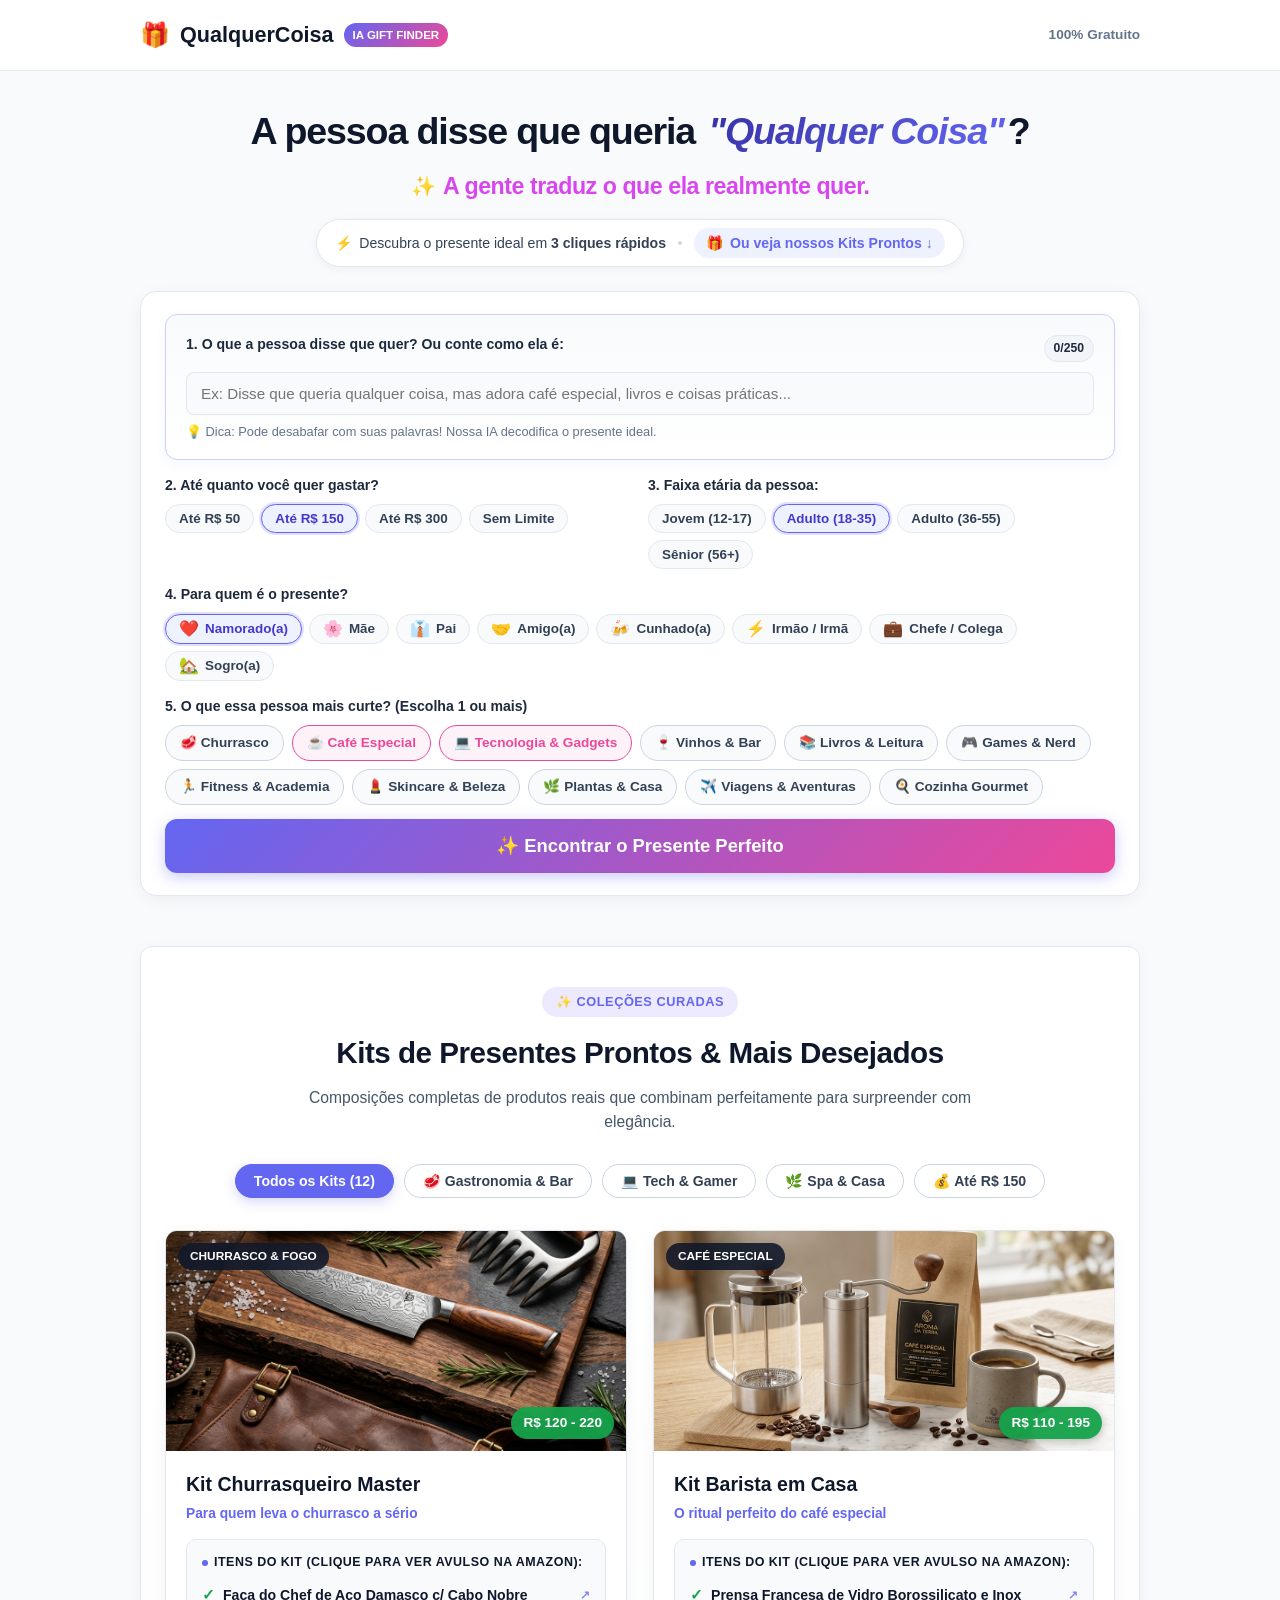
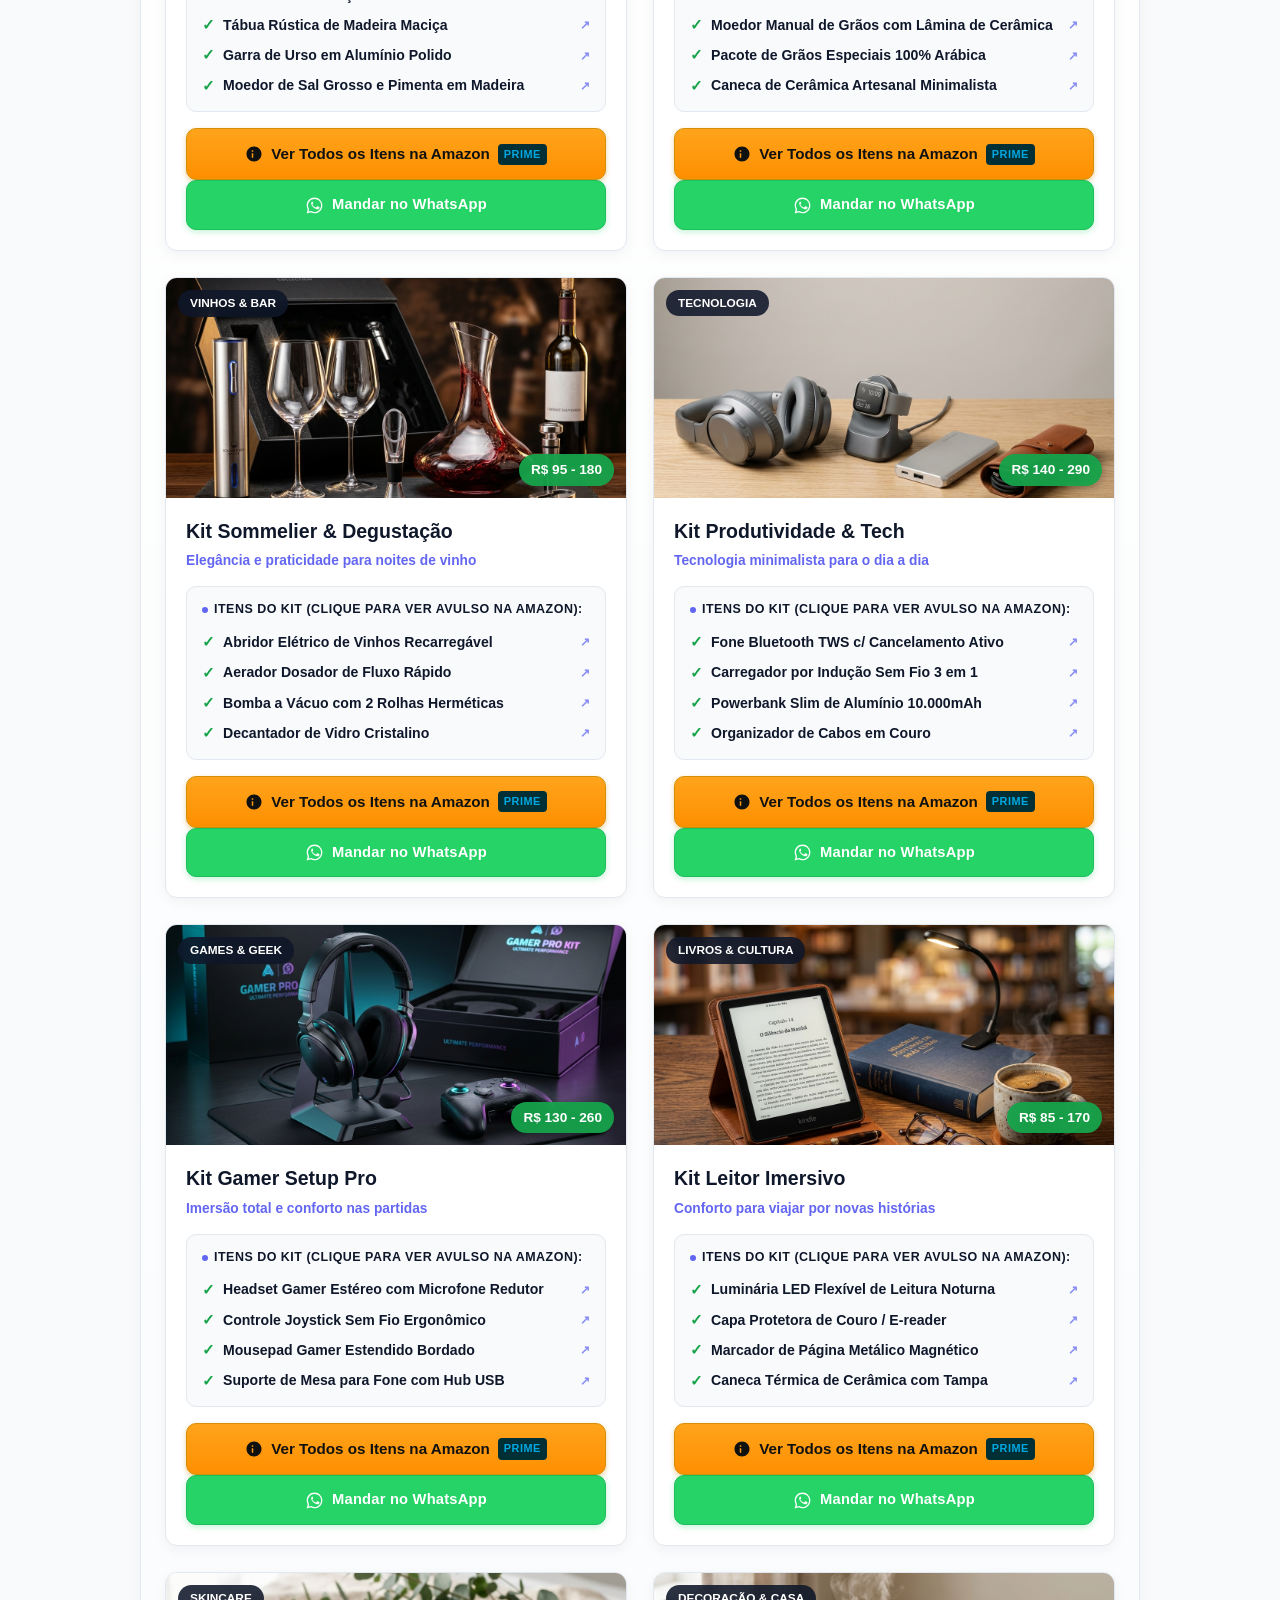
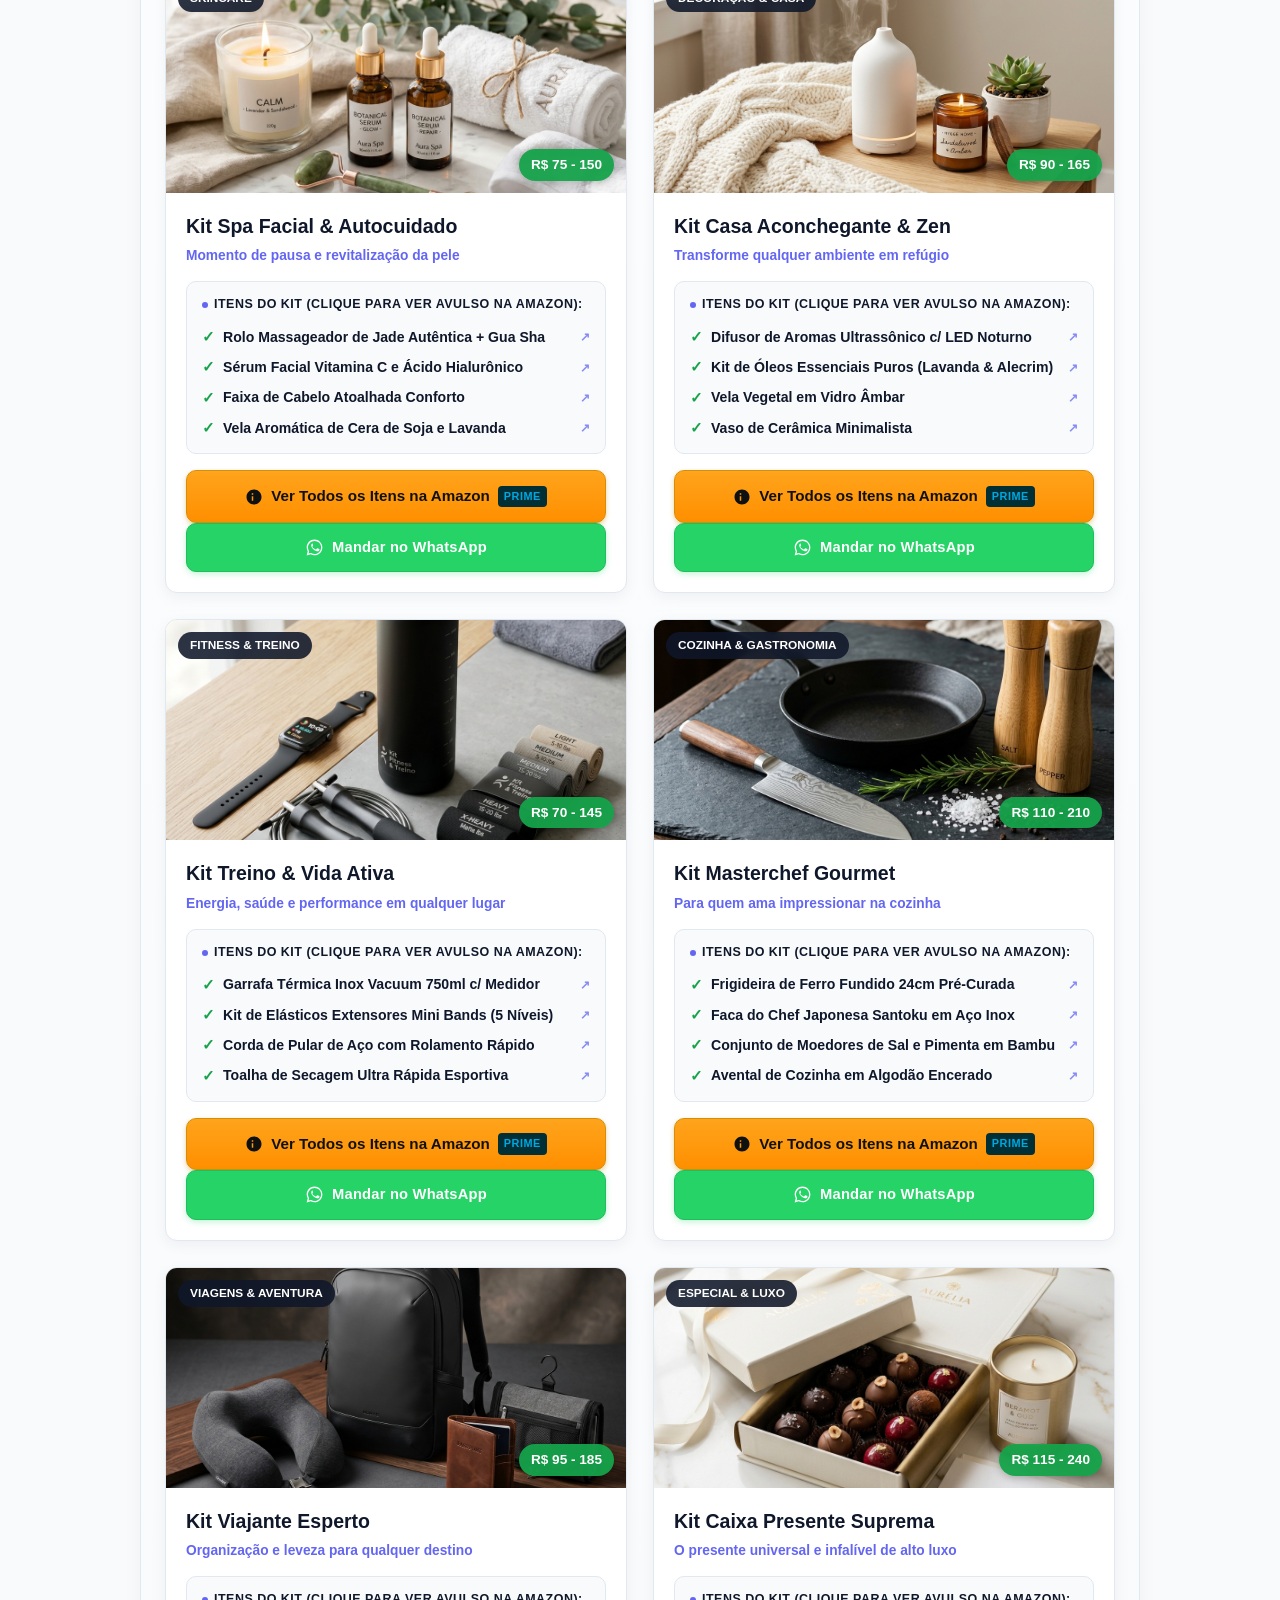
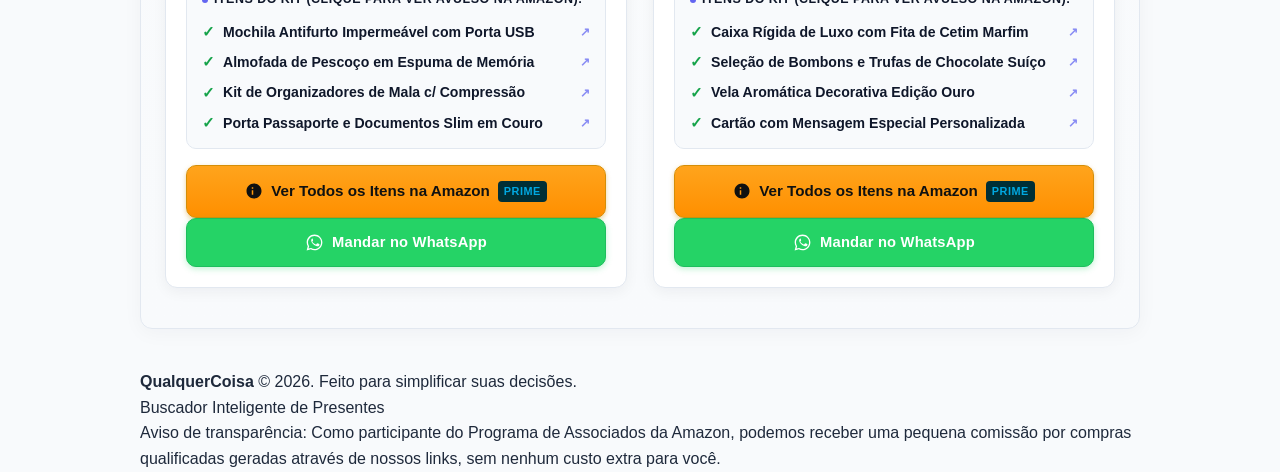
==== index.html @ f7d88d60 "fix(ux): add smooth scroll behavior and scroll margin top for kits-prontos anchor" ====
<!DOCTYPE html>
<html lang="pt-BR">
<head>
  <meta charset="UTF-8">
  <meta name="viewport" content="width=device-width, initial-scale=1.0">
  <title>QualquerCoisa Presentes - A gente traduz o presente que ela realmente quer</title>
  <meta name="description" content="A pessoa disse que queria 'qualquer coisa'? A gente traduz o que ela realmente quer. Descubra presentes certeiros por perfil e kits prontos com entrega rápida.">
  <link rel="canonical" href="https://qualquercoisapresentes.com.br/">
  
  <!-- OpenGraph / WhatsApp / Facebook Preview -->
  <meta property="og:type" content="website">
  <meta property="og:url" content="https://qualquercoisapresentes.com.br/">
  <meta property="og:title" content="QualquerCoisa Presentes - A gente traduz o presente que ela realmente quer">
  <meta property="og:description" content="A pessoa disse que queria 'qualquer coisa'? A gente traduz o que ela realmente quer. Curadoria inteligente de presentes e kits prontos com entrega rápida.">
  <meta property="og:image" content="https://qualquercoisapresentes.com.br/assets/kits/kit-premium.jpg">
  <meta property="og:image:secure_url" content="https://qualquercoisapresentes.com.br/assets/kits/kit-premium.jpg">
  <meta property="og:image:width" content="1024">
  <meta property="og:image:height" content="1024">
  <meta property="og:image:type" content="image/jpeg">
  <meta property="og:locale" content="pt_BR">
  <meta property="og:site_name" content="QualquerCoisa Presentes">

  <!-- Twitter Cards -->
  <meta name="twitter:card" content="summary_large_image">
  <meta name="twitter:url" content="https://qualquercoisapresentes.com.br/">
  <meta name="twitter:title" content="QualquerCoisa Presentes - A gente traduz o presente que ela realmente quer">
  <meta name="twitter:description" content="A pessoa disse que queria 'qualquer coisa'? A gente traduz o que ela realmente quer. Curadoria inteligente de presentes e kits prontos com entrega rápida.">
  <meta name="twitter:image" content="https://qualquercoisapresentes.com.br/assets/kits/kit-premium.jpg">
  <meta name="theme-color" content="#6366f1">
  <meta name="apple-mobile-web-app-capable" content="yes">
  <meta name="apple-mobile-web-app-status-bar-style" content="black-translucent">
  <meta name="apple-mobile-web-app-title" content="QCP Presentes">
  <link rel="manifest" href="manifest.json">
  <link rel="apple-touch-icon" href="assets/kits/kit-premium.jpg">
  <link rel="stylesheet" href="style.css?v=2.4">
  <style>
    .hero {
      text-align: center;
      padding: 38px 0 24px;
      position: relative;
    }

    .hero h1 {
      font-size: 2.35rem;
      color: #0f172a;
      font-weight: 900;
      line-height: 1.2;
      letter-spacing: -0.03em;
      margin-bottom: 8px;
    }

    .hero h1 span.hero-quote {
      background: linear-gradient(135deg, #3730a3 0%, #6366f1 100%) !important;
      -webkit-background-clip: text !important;
      -webkit-text-fill-color: transparent !important;
      font-style: italic;
      padding: 0 4px;
    }

    .hero h2.hero-subtitle {
      font-size: 1.45rem;
      font-weight: 800;
      color: #d946ef !important;
      margin: 8px auto 18px;
      line-height: 1.3;
      letter-spacing: -0.02em;
      display: inline-flex;
      align-items: center;
      justify-content: center;
      gap: 8px;
    }

    .hero h2.hero-subtitle .sparkle-icon {
      font-size: 1.25rem;
    }

    .hero-decision-bar {
      display: inline-flex;
      align-items: center;
      justify-content: center;
      flex-wrap: wrap;
      gap: 12px;
      margin: 0 auto;
      padding: 8px 18px;
      background: #ffffff;
      border: 1px solid #e2e8f0;
      border-radius: 999px;
      box-shadow: 0 2px 10px rgba(15, 23, 42, 0.05);
    }

    .decision-pill {
      display: inline-flex;
      align-items: center;
      gap: 6px;
      font-size: 0.88rem;
      color: #334155;
    }

    .decision-divider {
      width: 4px;
      height: 4px;
      border-radius: 50%;
      background: #cbd5e1;
    }

    .decision-link {
      display: inline-flex;
      align-items: center;
      gap: 6px;
      font-size: 0.88rem;
      font-weight: 700;
      color: #6366f1;
      text-decoration: none;
      padding: 4px 12px;
      background: #eef2ff;
      border-radius: 999px;
      transition: all 0.2s ease;
    }

    .decision-link:hover {
      background: #e0e7ff;
      color: #4338ca;
      transform: translateY(-1px);
    }

    @media (max-width: 640px) {
      .hero-decision-bar {
        border-radius: 12px;
        flex-direction: column;
        padding: 12px 16px;
        gap: 8px;
      }
      .decision-divider {
        display: none;
      }
    }
  </style>
<script type="application/ld+json">
{
  "@context": "https://schema.org",
  "@graph": [
    {
      "@type": "WebSite",
      "name": "QualquerCoisa Presentes",
      "url": "https://qualquercoisapresentes.com.br/",
      "description": "Buscador inteligente e curadoria de kits de presentes com IA.",
      "potentialAction": {
        "@type": "SearchAction",
        "target": "https://qualquercoisapresentes.com.br/?q={search_term_string}",
        "query-input": "required name=search_term_string"
      }
    },
    {
      "@type": "ItemList",
      "name": "Kits de Presentes Prontos & Mais Desejados",
      "description": "Seleção curada de kits de presentes com produtos campeões de avaliação e vendas.",
      "numberOfItems": 12,
      "itemListElement": [
        {
          "@type": "ListItem",
          "position": 1,
          "item": {
            "@type": "Product",
            "name": "Kit Churrasqueiro Master",
            "description": "Para quem leva o churrasco a sério. Composto por: Faca do Chef de Aço Damasco c/ Cabo Nobre, Tábua Rústica de Madeira Maciça, Garra de Urso em Alumínio Polido, Moedor de Sal Grosso e Pimenta em Madeira.",
            "image": "https://qualquercoisapresentes.com.br/assets/kits/kit-churrasco.jpg",
            "offers": {
              "@type": "AggregateOffer",
              "priceCurrency": "BRL",
              "lowPrice": 120,
              "highPrice": 220,
              "offerCount": 4,
              "availability": "https://schema.org/InStock",
              "url": "https://qualquercoisapresentes.com.br/#kits-prontos"
            }
          }
        },
        {
          "@type": "ListItem",
          "position": 2,
          "item": {
            "@type": "Product",
            "name": "Kit Barista em Casa",
            "description": "O ritual perfeito do café especial. Composto por: Prensa Francesa de Vidro Borossilicato e Inox, Moedor Manual de Grãos com Lâmina de Cerâmica, Pacote de Grãos Especiais 100% Arábica, Caneca de Cerâmica Artesanal Minimalista.",
            "image": "https://qualquercoisapresentes.com.br/assets/kits/kit-cafe.jpg",
            "offers": {
              "@type": "AggregateOffer",
              "priceCurrency": "BRL",
              "lowPrice": 110,
              "highPrice": 195,
              "offerCount": 4,
              "availability": "https://schema.org/InStock",
              "url": "https://qualquercoisapresentes.com.br/#kits-prontos"
            }
          }
        },
        {
          "@type": "ListItem",
          "position": 3,
          "item": {
            "@type": "Product",
            "name": "Kit Sommelier & Degustação",
            "description": "Elegância e praticidade para noites de vinho. Composto por: Abridor Elétrico de Vinhos Recarregável, Aerador Dosador de Fluxo Rápido, Bomba a Vácuo com 2 Rolhas Herméticas, Decantador de Vidro Cristalino.",
            "image": "https://qualquercoisapresentes.com.br/assets/kits/kit-vinho.jpg",
            "offers": {
              "@type": "AggregateOffer",
              "priceCurrency": "BRL",
              "lowPrice": 95,
              "highPrice": 180,
              "offerCount": 4,
              "availability": "https://schema.org/InStock",
              "url": "https://qualquercoisapresentes.com.br/#kits-prontos"
            }
          }
        },
        {
          "@type": "ListItem",
          "position": 4,
          "item": {
            "@type": "Product",
            "name": "Kit Produtividade & Tech",
            "description": "Tecnologia minimalista para o dia a dia. Composto por: Fone Bluetooth TWS c/ Cancelamento Ativo, Carregador por Indução Sem Fio 3 em 1, Powerbank Slim de Alumínio 10.000mAh, Organizador de Cabos em Couro.",
            "image": "https://qualquercoisapresentes.com.br/assets/kits/kit-tech.jpg",
            "offers": {
              "@type": "AggregateOffer",
              "priceCurrency": "BRL",
              "lowPrice": 140,
              "highPrice": 290,
              "offerCount": 4,
              "availability": "https://schema.org/InStock",
              "url": "https://qualquercoisapresentes.com.br/#kits-prontos"
            }
          }
        },
        {
          "@type": "ListItem",
          "position": 5,
          "item": {
            "@type": "Product",
            "name": "Kit Gamer Setup Pro",
            "description": "Imersão total e conforto nas partidas. Composto por: Headset Gamer Estéreo com Microfone Redutor, Controle Joystick Sem Fio Ergonômico, Mousepad Gamer Estendido Bordado, Suporte de Mesa para Fone com Hub USB.",
            "image": "https://qualquercoisapresentes.com.br/assets/kits/kit-gamer.jpg",
            "offers": {
              "@type": "AggregateOffer",
              "priceCurrency": "BRL",
              "lowPrice": 130,
              "highPrice": 260,
              "offerCount": 4,
              "availability": "https://schema.org/InStock",
              "url": "https://qualquercoisapresentes.com.br/#kits-prontos"
            }
          }
        },
        {
          "@type": "ListItem",
          "position": 6,
          "item": {
            "@type": "Product",
            "name": "Kit Leitor Imersivo",
            "description": "Conforto para viajar por novas histórias. Composto por: Luminária LED Flexível de Leitura Noturna, Capa Protetora de Couro / E-reader, Marcador de Página Metálico Magnético, Caneca Térmica de Cerâmica com Tampa.",
            "image": "https://qualquercoisapresentes.com.br/assets/kits/kit-livros.jpg",
            "offers": {
              "@type": "AggregateOffer",
              "priceCurrency": "BRL",
              "lowPrice": 85,
              "highPrice": 170,
              "offerCount": 4,
              "availability": "https://schema.org/InStock",
              "url": "https://qualquercoisapresentes.com.br/#kits-prontos"
            }
          }
        },
        {
          "@type": "ListItem",
          "position": 7,
          "item": {
            "@type": "Product",
            "name": "Kit Spa Facial & Autocuidado",
            "description": "Momento de pausa e revitalização da pele. Composto por: Rolo Massageador de Jade Autêntica + Gua Sha, Sérum Facial Vitamina C e Ácido Hialurônico, Faixa de Cabelo Atoalhada Conforto, Vela Aromática de Cera de Soja e Lavanda.",
            "image": "https://qualquercoisapresentes.com.br/assets/kits/kit-skincare.jpg",
            "offers": {
              "@type": "AggregateOffer",
              "priceCurrency": "BRL",
              "lowPrice": 75,
              "highPrice": 150,
              "offerCount": 4,
              "availability": "https://schema.org/InStock",
              "url": "https://qualquercoisapresentes.com.br/#kits-prontos"
            }
          }
        },
        {
          "@type": "ListItem",
          "position": 8,
          "item": {
            "@type": "Product",
            "name": "Kit Casa Aconchegante & Zen",
            "description": "Transforme qualquer ambiente em refúgio. Composto por: Difusor de Aromas Ultrassônico c/ LED Noturno, Kit de Óleos Essenciais Puros (Lavanda & Alecrim), Vela Vegetal em Vidro Âmbar, Vaso de Cerâmica Minimalista.",
            "image": "https://qualquercoisapresentes.com.br/assets/kits/kit-decoracao.jpg",
            "offers": {
              "@type": "AggregateOffer",
              "priceCurrency": "BRL",
              "lowPrice": 90,
              "highPrice": 165,
              "offerCount": 4,
              "availability": "https://schema.org/InStock",
              "url": "https://qualquercoisapresentes.com.br/#kits-prontos"
            }
          }
        },
        {
          "@type": "ListItem",
          "position": 9,
          "item": {
            "@type": "Product",
            "name": "Kit Treino & Vida Ativa",
            "description": "Energia, saúde e performance em qualquer lugar. Composto por: Garrafa Térmica Inox Vacuum 750ml c/ Medidor, Kit de Elásticos Extensores Mini Bands (5 Níveis), Corda de Pular de Aço com Rolamento Rápido, Toalha de Secagem Ultra Rápida Esportiva.",
            "image": "https://qualquercoisapresentes.com.br/assets/kits/kit-fitness.jpg",
            "offers": {
              "@type": "AggregateOffer",
              "priceCurrency": "BRL",
              "lowPrice": 70,
              "highPrice": 145,
              "offerCount": 4,
              "availability": "https://schema.org/InStock",
              "url": "https://qualquercoisapresentes.com.br/#kits-prontos"
            }
          }
        },
        {
          "@type": "ListItem",
          "position": 10,
          "item": {
            "@type": "Product",
            "name": "Kit Masterchef Gourmet",
            "description": "Para quem ama impressionar na cozinha. Composto por: Frigideira de Ferro Fundido 24cm Pré-Curada, Faca do Chef Japonesa Santoku em Aço Inox, Conjunto de Moedores de Sal e Pimenta em Bambu, Avental de Cozinha em Algodão Encerado.",
            "image": "https://qualquercoisapresentes.com.br/assets/kits/kit-chef.jpg",
            "offers": {
              "@type": "AggregateOffer",
              "priceCurrency": "BRL",
              "lowPrice": 110,
              "highPrice": 210,
              "offerCount": 4,
              "availability": "https://schema.org/InStock",
              "url": "https://qualquercoisapresentes.com.br/#kits-prontos"
            }
          }
        },
        {
          "@type": "ListItem",
          "position": 11,
          "item": {
            "@type": "Product",
            "name": "Kit Viajante Esperto",
            "description": "Organização e leveza para qualquer destino. Composto por: Mochila Antifurto Impermeável com Porta USB, Almofada de Pescoço em Espuma de Memória, Kit de Organizadores de Mala c/ Compressão, Porta Passaporte e Documentos Slim em Couro.",
            "image": "https://qualquercoisapresentes.com.br/assets/kits/kit-viagem.jpg",
            "offers": {
              "@type": "AggregateOffer",
              "priceCurrency": "BRL",
              "lowPrice": 95,
              "highPrice": 185,
              "offerCount": 4,
              "availability": "https://schema.org/InStock",
              "url": "https://qualquercoisapresentes.com.br/#kits-prontos"
            }
          }
        },
        {
          "@type": "ListItem",
          "position": 12,
          "item": {
            "@type": "Product",
            "name": "Kit Caixa Presente Suprema",
            "description": "O presente universal e infalível de alto luxo. Composto por: Caixa Rígida de Luxo com Fita de Cetim Marfim, Seleção de Bombons e Trufas de Chocolate Suíço, Vela Aromática Decorativa Edição Ouro, Cartão com Mensagem Especial Personalizada.",
            "image": "https://qualquercoisapresentes.com.br/assets/kits/kit-premium.jpg",
            "offers": {
              "@type": "AggregateOffer",
              "priceCurrency": "BRL",
              "lowPrice": 115,
              "highPrice": 240,
              "offerCount": 4,
              "availability": "https://schema.org/InStock",
              "url": "https://qualquercoisapresentes.com.br/#kits-prontos"
            }
          }
        }
      ]
    }
  ]
}
</script>
</head>
<body>

  <header class="navbar">
    <div class="container nav-flex">
      <a href="index.html" class="brand-logo">
        <span class="brand-icon">🎁</span>
        <span>Qualquer<strong>Coisa</strong></span>
        <span class="brand-tag">IA Gift Finder</span>
      </a>
      <span style="font-size: 0.85rem; color: var(--slate-500); font-weight: 600;">100% Gratuito</span>
    </div>
  </header>

  <main class="container">
    
    <section class="hero">
      <h1>A pessoa disse que queria <span class="hero-quote">"Qualquer Coisa"</span>?</h1>
      <h2 class="hero-subtitle">
        <span class="sparkle-icon">✨</span>
        <span>A gente traduz o que ela realmente quer.</span>
      </h2>
      
      <div class="hero-decision-bar">
        <div class="decision-pill">
          <span class="decision-icon">⚡</span>
          <span>Descubra o presente ideal em <strong>3 cliques rápidos</strong></span>
        </div>
        <span class="decision-divider"></span>
        <a href="#kits-prontos" class="decision-link">
          <span class="decision-icon">🎁</span>
          <span>Ou veja nossos <strong>Kits Prontos</strong> ↓</span>
        </a>
      </div>
    </section>

    <!-- Formulário Interativo por Características -->
    <div class="finder-card">
      
      <!-- Passo 1: O que ela disse ou como ela é? (Campo Livre de Alto Impacto) -->
      <div class="form-section form-section-highlight">
        <div class="step-header-flex">
          <label class="step-label" for="customDetail">
            1. O que a pessoa disse que quer? Ou conte como ela é:
          </label>
          <span class="char-counter" id="charCounter">0/250</span>
        </div>
        <div class="input-wrapper">
          <input type="text" id="customDetail" class="custom-input" maxlength="250" placeholder="Ex: Disse que queria qualquer coisa, mas adora café especial, livros e coisas práticas..." autocomplete="off">
          <span class="input-hint">💡 Dica: Pode desabafar com suas palavras! Nossa IA decodifica o presente ideal.</span>
        </div>
      </div>

      <!-- Linha Duo: Passo 2 (Orçamento) e Passo 3 (Faixa Etária) Lado a Lado -->
      <div class="form-row-duo">
        <div class="form-section">
          <label class="step-label">2. Até quanto você quer gastar?</label>
          <div class="options-grid">
            <button type="button" class="option-btn" data-group="budget" data-value="50">Até R$ 50</button>
            <button type="button" class="option-btn selected" data-group="budget" data-value="150">Até R$ 150</button>
            <button type="button" class="option-btn" data-group="budget" data-value="300">Até R$ 300</button>
            <button type="button" class="option-btn" data-group="budget" data-value="1000">Sem Limite</button>
          </div>
        </div>

        <div class="form-section">
          <label class="step-label">3. Faixa etária da pessoa:</label>
          <div class="options-grid">
            <button type="button" class="option-btn" data-group="age" data-value="jovem">Jovem (12-17)</button>
            <button type="button" class="option-btn selected" data-group="age" data-value="adulto">Adulto (18-35)</button>
            <button type="button" class="option-btn" data-group="age" data-value="meia-idade">Adulto (36-55)</button>
            <button type="button" class="option-btn" data-group="age" data-value="senior">Sênior (56+)</button>
          </div>
        </div>
      </div>

      <!-- Passo 4: Para quem é o presente? -->
      <div class="form-section">
        <label class="step-label">4. Para quem é o presente?</label>
        <div class="options-grid">
          <button type="button" class="option-btn selected" data-group="relation" data-value="namorado"><span class="opt-icon">❤️</span> Namorado(a)</button>
          <button type="button" class="option-btn" data-group="relation" data-value="mae"><span class="opt-icon">🌸</span> Mãe</button>
          <button type="button" class="option-btn" data-group="relation" data-value="pai"><span class="opt-icon">👔</span> Pai</button>
          <button type="button" class="option-btn" data-group="relation" data-value="amigo"><span class="opt-icon">🤝</span> Amigo(a)</button>
          <button type="button" class="option-btn" data-group="relation" data-value="cunhado"><span class="opt-icon">🍻</span> Cunhado(a)</button>
          <button type="button" class="option-btn" data-group="relation" data-value="irmao"><span class="opt-icon">⚡</span> Irmão / Irmã</button>
          <button type="button" class="option-btn" data-group="relation" data-value="chefe"><span class="opt-icon">💼</span> Chefe / Colega</button>
          <button type="button" class="option-btn" data-group="relation" data-value="sogro"><span class="opt-icon">🏡</span> Sogro(a)</button>
        </div>
      </div>

      <!-- Passo 5: Interesses e Hobbies (Multi-seleção) -->
      <div class="form-section">
        <label class="step-label">5. O que essa pessoa mais curte? (Escolha 1 ou mais)</label>
        <div class="tags-cloud">
          <span class="tag-pill" data-tag="churrasco">🥩 Churrasco</span>
          <span class="tag-pill selected" data-tag="cafe">☕ Café Especial</span>
          <span class="tag-pill selected" data-tag="tech">💻 Tecnologia & Gadgets</span>
          <span class="tag-pill" data-tag="vinhos">🍷 Vinhos & Bar</span>
          <span class="tag-pill" data-tag="livros">📚 Livros & Leitura</span>
          <span class="tag-pill" data-tag="games">🎮 Games & Nerd</span>
          <span class="tag-pill" data-tag="fitness">🏃 Fitness & Academia</span>
          <span class="tag-pill" data-tag="skincare">💄 Skincare & Beleza</span>
          <span class="tag-pill" data-tag="decoracao">🌿 Plantas & Casa</span>
          <span class="tag-pill" data-tag="viagem">✈️ Viagens & Aventuras</span>
          <span class="tag-pill" data-tag="cozinha">🍳 Cozinha Gourmet</span>
        </div>
      </div>

      <!-- Botão CTA Principal -->
      <button type="button" class="btn-generate" id="btnGenerate">
        <span>✨ Encontrar o Presente Perfeito</span>
      </button>

      <!-- HUD / Scanner de IA Animado (Exibido durante a busca) -->
      <div class="ai-scanner-hud" id="aiScannerHud" style="display: none;">
        <div class="scanner-header">
          <div class="scanner-badge">
            <span class="scanner-pulse-dot"></span>
            <span>Inteligência Artificial em Ação</span>
          </div>
          <span class="scanner-percentage" id="scannerPercentage">0%</span>
        </div>
        <div class="scanner-progress-track">
          <div class="scanner-progress-bar" id="scannerProgressBar"></div>
        </div>
        <div class="scanner-status" id="scannerStatus">
          <span class="scanner-status-icon" id="scannerStatusIcon">🔍</span>
          <span class="scanner-status-text" id="scannerStatusText">Decodificando perfil e preferências...</span>
        </div>
      </div>

    </div>

    <!-- SEÇÃO DE RESULTADOS -->
    <section class="results-section" id="resultsSection">
      <div class="results-header">
        <h2>Ideias Selecionadas para o seu Perfil</h2>
        <p>Clique para comparar os melhores preços e avaliações diretamente nas lojas:</p>
      </div>

      <div class="cards-grid" id="giftCardsGrid">
        <!-- Injetado dinamicamente via script.js -->
      </div>

      <div class="recalculate-bar">
        <button type="button" class="btn-secondary" id="btnReset">
          🔄 Mudar Perfil ou Refazer Busca
        </button>
      </div>
    </section>

    <!-- SEÇÃO DE KITS DE PRESENTES PRONTOS & MAIS DESEJADOS -->
    <section class="featured-kits-section" id="kits-prontos">
      <a id="featuredKitsSection" style="position: absolute; visibility: hidden;" aria-hidden="true"></a>
      <div class="kits-section-header">
        <div class="kits-badge">✨ Coleções Curadas</div>
        <h2>Kits de Presentes Prontos & Mais Desejados</h2>
        <p>Composições completas de produtos reais que combinam perfeitamente para surpreender com elegância.</p>
      </div>

      <div class="kits-filter-bar" id="kitsFilterBar">
        <button type="button" class="kit-filter-btn active" data-filter="all">Todos os Kits (12)</button>
        <button type="button" class="kit-filter-btn" data-filter="gastronomia">🥩 Gastronomia & Bar</button>
        <button type="button" class="kit-filter-btn" data-filter="tech-geek">💻 Tech & Gamer</button>
        <button type="button" class="kit-filter-btn" data-filter="bem-estar">🌿 Spa & Casa</button>
        <button type="button" class="kit-filter-btn" data-filter="ate-150">💰 Até R$ 150</button>
      </div>

      <div class="kits-grid" id="featuredKitsGrid">
        <div class="kit-card" data-filter="gastronomia" data-price-min="120">
          <div class="kit-card-media">
            <img src="assets/kits/kit-churrasco.jpg" alt="Kit Churrasqueiro Master" loading="lazy">
            <span class="kit-tag-badge">Churrasco & Fogo</span>
            <span class="kit-price-tag">R$ 120 - 220</span>
          </div>
          <div class="kit-card-content">
            <h3>Kit Churrasqueiro Master</h3>
            <div class="kit-tagline">Para quem leva o churrasco a sério</div>
            <div class="kit-items-list">
              <div class="kit-items-label">Itens do Kit (clique para ver avulso na Amazon):</div>
              <ul>
              <li><a href="https://www.amazon.com.br/s?k=faca%20artesanal%20aco%20damasco%20churrasco&tag=qualquercoi05-20" target="_blank" rel="nofollow sponsored noopener noreferrer" class="kit-item-link" title="Ver item avulso na Amazon">Faca do Chef de Aço Damasco c/ Cabo Nobre</a></li>
              <li><a href="https://www.amazon.com.br/s?k=tabua%20rustica%20madeira%20macica%20churrasco&tag=qualquercoi05-20" target="_blank" rel="nofollow sponsored noopener noreferrer" class="kit-item-link" title="Ver item avulso na Amazon">Tábua Rústica de Madeira Maciça</a></li>
              <li><a href="https://www.amazon.com.br/s?k=garra%20de%20urso%20churrasco%20aluminio&tag=qualquercoi05-20" target="_blank" rel="nofollow sponsored noopener noreferrer" class="kit-item-link" title="Ver item avulso na Amazon">Garra de Urso em Alumínio Polido</a></li>
              <li><a href="https://www.amazon.com.br/s?k=moedor%20sal%20grosso%20pimenta%20madeira&tag=qualquercoi05-20" target="_blank" rel="nofollow sponsored noopener noreferrer" class="kit-item-link" title="Ver item avulso na Amazon">Moedor de Sal Grosso e Pimenta em Madeira</a></li>
              </ul>
            </div>
            <div class="kit-card-actions">
              <a href="https://www.amazon.com.br/s?k=kit%20churrasco%20presente%20premium&tag=qualquercoi05-20" target="_blank" rel="nofollow sponsored noopener noreferrer" class="btn-amazon-primary">
                <svg width="18" height="18" viewBox="0 0 24 24" fill="currentColor">
                  <path d="M12 2C6.48 2 2 6.48 2 12s4.48 10 10 10 10-4.48 10-10S17.52 2 12 2zm-1 15h-2v-6h2v6zm0-8h-2V7h2v2z"/>
                </svg>
                <span>Ver Todos os Itens na Amazon</span>
                <span class="btn-prime-pill">Prime</span>
              </a>
              <div class="gift-secondary-row">
                <a href="https://api.whatsapp.com/send?text=Olha%20esse%20kit%20de%20presente%20incr%C3%ADvel%20que%20achei%20no%20QualquerCoisa%3A%20*Kit%20Churrasqueiro%20Master*!%20%F0%9F%8E%81%0A%0AD%C3%A1%20uma%20olhada%20no%20site%3A%20https%3A%2F%2Fqualquercoisapresentes.com.br%2F%23kits-prontos%0A%0AOu%20veja%20direto%20na%20Amazon%3A%20https%3A%2F%2Fwww.amazon.com.br%2Fs%3Fk%3Dkit%2520churrasco%2520presente%2520premium%26tag%3Dqualquercoi05-20" target="_blank" rel="nofollow sponsored noopener noreferrer" class="btn-whatsapp-share" title="Mandar Kit no WhatsApp">
                  <svg width="19" height="19" viewBox="0 0 24 24" fill="currentColor"><path d="M12.04 2C6.58 2 2.13 6.45 2.13 11.91C2.13 13.66 2.59 15.36 3.45 16.86L2.05 22L7.3 20.62C8.75 21.41 10.38 21.83 12.04 21.83C17.5 21.83 21.95 17.38 21.95 11.92C21.95 9.27 20.92 6.78 19.05 4.91C17.18 3.03 14.69 2 12.04 2M12.05 3.67C14.25 3.67 16.31 4.53 17.87 6.09C19.42 7.65 20.28 9.72 20.28 11.92C20.28 16.46 16.58 20.15 12.04 20.15C10.56 20.15 9.11 19.76 7.85 19L7.55 18.83L4.43 19.65L5.26 16.61L5.06 16.29C4.24 15 3.8 13.47 3.8 11.91C3.81 7.37 7.5 3.67 12.05 3.67M9.53 7.03C9.33 7.03 9 7.11 8.76 7.37C8.5 7.64 7.85 8.27 7.85 9.55C7.85 10.83 8.78 12.06 8.91 12.23C9.04 12.4 10.74 15.03 13.35 16.16C15.53 17.09 15.97 16.91 16.44 16.86C16.91 16.81 17.96 16.24 18.18 15.62C18.4 15 18.4 14.47 18.33 14.36C18.26 14.25 18.06 14.19 17.76 14.04C17.46 13.9 15.98 13.17 15.7 13.07C15.42 12.97 15.22 12.92 15.02 13.22C14.82 13.52 14.25 14.19 14.07 14.39C13.9 14.59 13.73 14.61 13.43 14.46C13.13 14.31 12.17 14 11.03 12.99C10.15 12.2 9.55 11.23 9.38 10.93C9.21 10.63 9.36 10.47 9.51 10.32C9.65 10.18 9.82 9.96 9.97 9.79C10.12 9.62 10.17 9.5 10.27 9.3C10.37 9.1 10.32 8.92 10.25 8.77C10.17 8.62 9.6 7.23 9.53 7.03Z"/></svg>
                  <span>Mandar no WhatsApp</span>
                </a>
              </div>
            </div>
          </div>
        </div>

        <div class="kit-card" data-filter="gastronomia" data-price-min="110">
          <div class="kit-card-media">
            <img src="assets/kits/kit-cafe.jpg" alt="Kit Barista em Casa" loading="lazy">
            <span class="kit-tag-badge">Café Especial</span>
            <span class="kit-price-tag">R$ 110 - 195</span>
          </div>
          <div class="kit-card-content">
            <h3>Kit Barista em Casa</h3>
            <div class="kit-tagline">O ritual perfeito do café especial</div>
            <div class="kit-items-list">
              <div class="kit-items-label">Itens do Kit (clique para ver avulso na Amazon):</div>
              <ul>
              <li><a href="https://www.amazon.com.br/s?k=prensa%20francesa%20vidro%20borossilicato&tag=qualquercoi05-20" target="_blank" rel="nofollow sponsored noopener noreferrer" class="kit-item-link" title="Ver item avulso na Amazon">Prensa Francesa de Vidro Borossilicato e Inox</a></li>
              <li><a href="https://www.amazon.com.br/s?k=moedor%20manual%20cafe%20ceramica&tag=qualquercoi05-20" target="_blank" rel="nofollow sponsored noopener noreferrer" class="kit-item-link" title="Ver item avulso na Amazon">Moedor Manual de Grãos com Lâmina de Cerâmica</a></li>
              <li><a href="https://www.amazon.com.br/s?k=cafe%20especial%20graos%20arabica%20torrado&tag=qualquercoi05-20" target="_blank" rel="nofollow sponsored noopener noreferrer" class="kit-item-link" title="Ver item avulso na Amazon">Pacote de Grãos Especiais 100% Arábica</a></li>
              <li><a href="https://www.amazon.com.br/s?k=caneca%20ceramica%20artesanal%20cafe&tag=qualquercoi05-20" target="_blank" rel="nofollow sponsored noopener noreferrer" class="kit-item-link" title="Ver item avulso na Amazon">Caneca de Cerâmica Artesanal Minimalista</a></li>
              </ul>
            </div>
            <div class="kit-card-actions">
              <a href="https://www.amazon.com.br/s?k=kit%20barista%20cafe%20especial%20presente&tag=qualquercoi05-20" target="_blank" rel="nofollow sponsored noopener noreferrer" class="btn-amazon-primary">
                <svg width="18" height="18" viewBox="0 0 24 24" fill="currentColor">
                  <path d="M12 2C6.48 2 2 6.48 2 12s4.48 10 10 10 10-4.48 10-10S17.52 2 12 2zm-1 15h-2v-6h2v6zm0-8h-2V7h2v2z"/>
                </svg>
                <span>Ver Todos os Itens na Amazon</span>
                <span class="btn-prime-pill">Prime</span>
              </a>
              <div class="gift-secondary-row">
                <a href="https://api.whatsapp.com/send?text=Olha%20esse%20kit%20de%20presente%20incr%C3%ADvel%20que%20achei%20no%20QualquerCoisa%3A%20*Kit%20Barista%20em%20Casa*!%20%F0%9F%8E%81%0A%0AD%C3%A1%20uma%20olhada%20no%20site%3A%20https%3A%2F%2Fqualquercoisapresentes.com.br%2F%23kits-prontos%0A%0AOu%20veja%20direto%20na%20Amazon%3A%20https%3A%2F%2Fwww.amazon.com.br%2Fs%3Fk%3Dkit%2520barista%2520cafe%2520especial%2520presente%26tag%3Dqualquercoi05-20" target="_blank" rel="nofollow sponsored noopener noreferrer" class="btn-whatsapp-share" title="Mandar Kit no WhatsApp">
                  <svg width="19" height="19" viewBox="0 0 24 24" fill="currentColor"><path d="M12.04 2C6.58 2 2.13 6.45 2.13 11.91C2.13 13.66 2.59 15.36 3.45 16.86L2.05 22L7.3 20.62C8.75 21.41 10.38 21.83 12.04 21.83C17.5 21.83 21.95 17.38 21.95 11.92C21.95 9.27 20.92 6.78 19.05 4.91C17.18 3.03 14.69 2 12.04 2M12.05 3.67C14.25 3.67 16.31 4.53 17.87 6.09C19.42 7.65 20.28 9.72 20.28 11.92C20.28 16.46 16.58 20.15 12.04 20.15C10.56 20.15 9.11 19.76 7.85 19L7.55 18.83L4.43 19.65L5.26 16.61L5.06 16.29C4.24 15 3.8 13.47 3.8 11.91C3.81 7.37 7.5 3.67 12.05 3.67M9.53 7.03C9.33 7.03 9 7.11 8.76 7.37C8.5 7.64 7.85 8.27 7.85 9.55C7.85 10.83 8.78 12.06 8.91 12.23C9.04 12.4 10.74 15.03 13.35 16.16C15.53 17.09 15.97 16.91 16.44 16.86C16.91 16.81 17.96 16.24 18.18 15.62C18.4 15 18.4 14.47 18.33 14.36C18.26 14.25 18.06 14.19 17.76 14.04C17.46 13.9 15.98 13.17 15.7 13.07C15.42 12.97 15.22 12.92 15.02 13.22C14.82 13.52 14.25 14.19 14.07 14.39C13.9 14.59 13.73 14.61 13.43 14.46C13.13 14.31 12.17 14 11.03 12.99C10.15 12.2 9.55 11.23 9.38 10.93C9.21 10.63 9.36 10.47 9.51 10.32C9.65 10.18 9.82 9.96 9.97 9.79C10.12 9.62 10.17 9.5 10.27 9.3C10.37 9.1 10.32 8.92 10.25 8.77C10.17 8.62 9.6 7.23 9.53 7.03Z"/></svg>
                  <span>Mandar no WhatsApp</span>
                </a>
              </div>
            </div>
          </div>
        </div>

        <div class="kit-card" data-filter="gastronomia" data-price-min="95">
          <div class="kit-card-media">
            <img src="assets/kits/kit-vinho.jpg" alt="Kit Sommelier & Degustação" loading="lazy">
            <span class="kit-tag-badge">Vinhos & Bar</span>
            <span class="kit-price-tag">R$ 95 - 180</span>
          </div>
          <div class="kit-card-content">
            <h3>Kit Sommelier & Degustação</h3>
            <div class="kit-tagline">Elegância e praticidade para noites de vinho</div>
            <div class="kit-items-list">
              <div class="kit-items-label">Itens do Kit (clique para ver avulso na Amazon):</div>
              <ul>
              <li><a href="https://www.amazon.com.br/s?k=abridor%20eletrico%20vinho%20recarregavel&tag=qualquercoi05-20" target="_blank" rel="nofollow sponsored noopener noreferrer" class="kit-item-link" title="Ver item avulso na Amazon">Abridor Elétrico de Vinhos Recarregável</a></li>
              <li><a href="https://www.amazon.com.br/s?k=aerador%20dosador%20vinho&tag=qualquercoi05-20" target="_blank" rel="nofollow sponsored noopener noreferrer" class="kit-item-link" title="Ver item avulso na Amazon">Aerador Dosador de Fluxo Rápido</a></li>
              <li><a href="https://www.amazon.com.br/s?k=bomba%20vacuo%20rolhas%20vinho&tag=qualquercoi05-20" target="_blank" rel="nofollow sponsored noopener noreferrer" class="kit-item-link" title="Ver item avulso na Amazon">Bomba a Vácuo com 2 Rolhas Herméticas</a></li>
              <li><a href="https://www.amazon.com.br/s?k=decantador%20vinho%20cristal&tag=qualquercoi05-20" target="_blank" rel="nofollow sponsored noopener noreferrer" class="kit-item-link" title="Ver item avulso na Amazon">Decantador de Vidro Cristalino</a></li>
              </ul>
            </div>
            <div class="kit-card-actions">
              <a href="https://www.amazon.com.br/s?k=kit%20vinho%20sommelier%20presente&tag=qualquercoi05-20" target="_blank" rel="nofollow sponsored noopener noreferrer" class="btn-amazon-primary">
                <svg width="18" height="18" viewBox="0 0 24 24" fill="currentColor">
                  <path d="M12 2C6.48 2 2 6.48 2 12s4.48 10 10 10 10-4.48 10-10S17.52 2 12 2zm-1 15h-2v-6h2v6zm0-8h-2V7h2v2z"/>
                </svg>
                <span>Ver Todos os Itens na Amazon</span>
                <span class="btn-prime-pill">Prime</span>
              </a>
              <div class="gift-secondary-row">
                <a href="https://api.whatsapp.com/send?text=Olha%20esse%20kit%20de%20presente%20incr%C3%ADvel%20que%20achei%20no%20QualquerCoisa%3A%20*Kit%20Sommelier%20%26%20Degusta%C3%A7%C3%A3o*!%20%F0%9F%8E%81%0A%0AD%C3%A1%20uma%20olhada%20no%20site%3A%20https%3A%2F%2Fqualquercoisapresentes.com.br%2F%23kits-prontos%0A%0AOu%20veja%20direto%20na%20Amazon%3A%20https%3A%2F%2Fwww.amazon.com.br%2Fs%3Fk%3Dkit%2520vinho%2520sommelier%2520presente%26tag%3Dqualquercoi05-20" target="_blank" rel="nofollow sponsored noopener noreferrer" class="btn-whatsapp-share" title="Mandar Kit no WhatsApp">
                  <svg width="19" height="19" viewBox="0 0 24 24" fill="currentColor"><path d="M12.04 2C6.58 2 2.13 6.45 2.13 11.91C2.13 13.66 2.59 15.36 3.45 16.86L2.05 22L7.3 20.62C8.75 21.41 10.38 21.83 12.04 21.83C17.5 21.83 21.95 17.38 21.95 11.92C21.95 9.27 20.92 6.78 19.05 4.91C17.18 3.03 14.69 2 12.04 2M12.05 3.67C14.25 3.67 16.31 4.53 17.87 6.09C19.42 7.65 20.28 9.72 20.28 11.92C20.28 16.46 16.58 20.15 12.04 20.15C10.56 20.15 9.11 19.76 7.85 19L7.55 18.83L4.43 19.65L5.26 16.61L5.06 16.29C4.24 15 3.8 13.47 3.8 11.91C3.81 7.37 7.5 3.67 12.05 3.67M9.53 7.03C9.33 7.03 9 7.11 8.76 7.37C8.5 7.64 7.85 8.27 7.85 9.55C7.85 10.83 8.78 12.06 8.91 12.23C9.04 12.4 10.74 15.03 13.35 16.16C15.53 17.09 15.97 16.91 16.44 16.86C16.91 16.81 17.96 16.24 18.18 15.62C18.4 15 18.4 14.47 18.33 14.36C18.26 14.25 18.06 14.19 17.76 14.04C17.46 13.9 15.98 13.17 15.7 13.07C15.42 12.97 15.22 12.92 15.02 13.22C14.82 13.52 14.25 14.19 14.07 14.39C13.9 14.59 13.73 14.61 13.43 14.46C13.13 14.31 12.17 14 11.03 12.99C10.15 12.2 9.55 11.23 9.38 10.93C9.21 10.63 9.36 10.47 9.51 10.32C9.65 10.18 9.82 9.96 9.97 9.79C10.12 9.62 10.17 9.5 10.27 9.3C10.37 9.1 10.32 8.92 10.25 8.77C10.17 8.62 9.6 7.23 9.53 7.03Z"/></svg>
                  <span>Mandar no WhatsApp</span>
                </a>
              </div>
            </div>
          </div>
        </div>

        <div class="kit-card" data-filter="tech-geek" data-price-min="140">
          <div class="kit-card-media">
            <img src="assets/kits/kit-tech.jpg" alt="Kit Produtividade & Tech" loading="lazy">
            <span class="kit-tag-badge">Tecnologia</span>
            <span class="kit-price-tag">R$ 140 - 290</span>
          </div>
          <div class="kit-card-content">
            <h3>Kit Produtividade & Tech</h3>
            <div class="kit-tagline">Tecnologia minimalista para o dia a dia</div>
            <div class="kit-items-list">
              <div class="kit-items-label">Itens do Kit (clique para ver avulso na Amazon):</div>
              <ul>
              <li><a href="https://www.amazon.com.br/s?k=fone%20bluetooth%20cancelamento%20ruido%20tws&tag=qualquercoi05-20" target="_blank" rel="nofollow sponsored noopener noreferrer" class="kit-item-link" title="Ver item avulso na Amazon">Fone Bluetooth TWS c/ Cancelamento Ativo</a></li>
              <li><a href="https://www.amazon.com.br/s?k=carregador%20por%20inducao%20sem%20fio%203%20em%201&tag=qualquercoi05-20" target="_blank" rel="nofollow sponsored noopener noreferrer" class="kit-item-link" title="Ver item avulso na Amazon">Carregador por Indução Sem Fio 3 em 1</a></li>
              <li><a href="https://www.amazon.com.br/s?k=powerbank%20slim%20aluminio%2010000mah&tag=qualquercoi05-20" target="_blank" rel="nofollow sponsored noopener noreferrer" class="kit-item-link" title="Ver item avulso na Amazon">Powerbank Slim de Alumínio 10.000mAh</a></li>
              <li><a href="https://www.amazon.com.br/s?k=organizador%20cabos%20couro%20viagem&tag=qualquercoi05-20" target="_blank" rel="nofollow sponsored noopener noreferrer" class="kit-item-link" title="Ver item avulso na Amazon">Organizador de Cabos em Couro</a></li>
              </ul>
            </div>
            <div class="kit-card-actions">
              <a href="https://www.amazon.com.br/s?k=kit%20tecnologia%20organizador%20cabos%20gadget&tag=qualquercoi05-20" target="_blank" rel="nofollow sponsored noopener noreferrer" class="btn-amazon-primary">
                <svg width="18" height="18" viewBox="0 0 24 24" fill="currentColor">
                  <path d="M12 2C6.48 2 2 6.48 2 12s4.48 10 10 10 10-4.48 10-10S17.52 2 12 2zm-1 15h-2v-6h2v6zm0-8h-2V7h2v2z"/>
                </svg>
                <span>Ver Todos os Itens na Amazon</span>
                <span class="btn-prime-pill">Prime</span>
              </a>
              <div class="gift-secondary-row">
                <a href="https://api.whatsapp.com/send?text=Olha%20esse%20kit%20de%20presente%20incr%C3%ADvel%20que%20achei%20no%20QualquerCoisa%3A%20*Kit%20Produtividade%20%26%20Tech*!%20%F0%9F%8E%81%0A%0AD%C3%A1%20uma%20olhada%20no%20site%3A%20https%3A%2F%2Fqualquercoisapresentes.com.br%2F%23kits-prontos%0A%0AOu%20veja%20direto%20na%20Amazon%3A%20https%3A%2F%2Fwww.amazon.com.br%2Fs%3Fk%3Dkit%2520tecnologia%2520organizador%2520cabos%2520gadget%26tag%3Dqualquercoi05-20" target="_blank" rel="nofollow sponsored noopener noreferrer" class="btn-whatsapp-share" title="Mandar Kit no WhatsApp">
                  <svg width="19" height="19" viewBox="0 0 24 24" fill="currentColor"><path d="M12.04 2C6.58 2 2.13 6.45 2.13 11.91C2.13 13.66 2.59 15.36 3.45 16.86L2.05 22L7.3 20.62C8.75 21.41 10.38 21.83 12.04 21.83C17.5 21.83 21.95 17.38 21.95 11.92C21.95 9.27 20.92 6.78 19.05 4.91C17.18 3.03 14.69 2 12.04 2M12.05 3.67C14.25 3.67 16.31 4.53 17.87 6.09C19.42 7.65 20.28 9.72 20.28 11.92C20.28 16.46 16.58 20.15 12.04 20.15C10.56 20.15 9.11 19.76 7.85 19L7.55 18.83L4.43 19.65L5.26 16.61L5.06 16.29C4.24 15 3.8 13.47 3.8 11.91C3.81 7.37 7.5 3.67 12.05 3.67M9.53 7.03C9.33 7.03 9 7.11 8.76 7.37C8.5 7.64 7.85 8.27 7.85 9.55C7.85 10.83 8.78 12.06 8.91 12.23C9.04 12.4 10.74 15.03 13.35 16.16C15.53 17.09 15.97 16.91 16.44 16.86C16.91 16.81 17.96 16.24 18.18 15.62C18.4 15 18.4 14.47 18.33 14.36C18.26 14.25 18.06 14.19 17.76 14.04C17.46 13.9 15.98 13.17 15.7 13.07C15.42 12.97 15.22 12.92 15.02 13.22C14.82 13.52 14.25 14.19 14.07 14.39C13.9 14.59 13.73 14.61 13.43 14.46C13.13 14.31 12.17 14 11.03 12.99C10.15 12.2 9.55 11.23 9.38 10.93C9.21 10.63 9.36 10.47 9.51 10.32C9.65 10.18 9.82 9.96 9.97 9.79C10.12 9.62 10.17 9.5 10.27 9.3C10.37 9.1 10.32 8.92 10.25 8.77C10.17 8.62 9.6 7.23 9.53 7.03Z"/></svg>
                  <span>Mandar no WhatsApp</span>
                </a>
              </div>
            </div>
          </div>
        </div>

        <div class="kit-card" data-filter="tech-geek" data-price-min="130">
          <div class="kit-card-media">
            <img src="assets/kits/kit-gamer.jpg" alt="Kit Gamer Setup Pro" loading="lazy">
            <span class="kit-tag-badge">Games & Geek</span>
            <span class="kit-price-tag">R$ 130 - 260</span>
          </div>
          <div class="kit-card-content">
            <h3>Kit Gamer Setup Pro</h3>
            <div class="kit-tagline">Imersão total e conforto nas partidas</div>
            <div class="kit-items-list">
              <div class="kit-items-label">Itens do Kit (clique para ver avulso na Amazon):</div>
              <ul>
              <li><a href="https://www.amazon.com.br/s?k=headset%20gamer%20microfone%20redutor&tag=qualquercoi05-20" target="_blank" rel="nofollow sponsored noopener noreferrer" class="kit-item-link" title="Ver item avulso na Amazon">Headset Gamer Estéreo com Microfone Redutor</a></li>
              <li><a href="https://www.amazon.com.br/s?k=controle%20joystick%20sem%20fio%20pc&tag=qualquercoi05-20" target="_blank" rel="nofollow sponsored noopener noreferrer" class="kit-item-link" title="Ver item avulso na Amazon">Controle Joystick Sem Fio Ergonômico</a></li>
              <li><a href="https://www.amazon.com.br/s?k=mousepad%20gamer%20estendido%20speed&tag=qualquercoi05-20" target="_blank" rel="nofollow sponsored noopener noreferrer" class="kit-item-link" title="Ver item avulso na Amazon">Mousepad Gamer Estendido Bordado</a></li>
              <li><a href="https://www.amazon.com.br/s?k=suporte%20headset%20mesa%20hub%20usb&tag=qualquercoi05-20" target="_blank" rel="nofollow sponsored noopener noreferrer" class="kit-item-link" title="Ver item avulso na Amazon">Suporte de Mesa para Fone com Hub USB</a></li>
              </ul>
            </div>
            <div class="kit-card-actions">
              <a href="https://www.amazon.com.br/s?k=acessorios%20gamer%20setup%20presente&tag=qualquercoi05-20" target="_blank" rel="nofollow sponsored noopener noreferrer" class="btn-amazon-primary">
                <svg width="18" height="18" viewBox="0 0 24 24" fill="currentColor">
                  <path d="M12 2C6.48 2 2 6.48 2 12s4.48 10 10 10 10-4.48 10-10S17.52 2 12 2zm-1 15h-2v-6h2v6zm0-8h-2V7h2v2z"/>
                </svg>
                <span>Ver Todos os Itens na Amazon</span>
                <span class="btn-prime-pill">Prime</span>
              </a>
              <div class="gift-secondary-row">
                <a href="https://api.whatsapp.com/send?text=Olha%20esse%20kit%20de%20presente%20incr%C3%ADvel%20que%20achei%20no%20QualquerCoisa%3A%20*Kit%20Gamer%20Setup%20Pro*!%20%F0%9F%8E%81%0A%0AD%C3%A1%20uma%20olhada%20no%20site%3A%20https%3A%2F%2Fqualquercoisapresentes.com.br%2F%23kits-prontos%0A%0AOu%20veja%20direto%20na%20Amazon%3A%20https%3A%2F%2Fwww.amazon.com.br%2Fs%3Fk%3Dacessorios%2520gamer%2520setup%2520presente%26tag%3Dqualquercoi05-20" target="_blank" rel="nofollow sponsored noopener noreferrer" class="btn-whatsapp-share" title="Mandar Kit no WhatsApp">
                  <svg width="19" height="19" viewBox="0 0 24 24" fill="currentColor"><path d="M12.04 2C6.58 2 2.13 6.45 2.13 11.91C2.13 13.66 2.59 15.36 3.45 16.86L2.05 22L7.3 20.62C8.75 21.41 10.38 21.83 12.04 21.83C17.5 21.83 21.95 17.38 21.95 11.92C21.95 9.27 20.92 6.78 19.05 4.91C17.18 3.03 14.69 2 12.04 2M12.05 3.67C14.25 3.67 16.31 4.53 17.87 6.09C19.42 7.65 20.28 9.72 20.28 11.92C20.28 16.46 16.58 20.15 12.04 20.15C10.56 20.15 9.11 19.76 7.85 19L7.55 18.83L4.43 19.65L5.26 16.61L5.06 16.29C4.24 15 3.8 13.47 3.8 11.91C3.81 7.37 7.5 3.67 12.05 3.67M9.53 7.03C9.33 7.03 9 7.11 8.76 7.37C8.5 7.64 7.85 8.27 7.85 9.55C7.85 10.83 8.78 12.06 8.91 12.23C9.04 12.4 10.74 15.03 13.35 16.16C15.53 17.09 15.97 16.91 16.44 16.86C16.91 16.81 17.96 16.24 18.18 15.62C18.4 15 18.4 14.47 18.33 14.36C18.26 14.25 18.06 14.19 17.76 14.04C17.46 13.9 15.98 13.17 15.7 13.07C15.42 12.97 15.22 12.92 15.02 13.22C14.82 13.52 14.25 14.19 14.07 14.39C13.9 14.59 13.73 14.61 13.43 14.46C13.13 14.31 12.17 14 11.03 12.99C10.15 12.2 9.55 11.23 9.38 10.93C9.21 10.63 9.36 10.47 9.51 10.32C9.65 10.18 9.82 9.96 9.97 9.79C10.12 9.62 10.17 9.5 10.27 9.3C10.37 9.1 10.32 8.92 10.25 8.77C10.17 8.62 9.6 7.23 9.53 7.03Z"/></svg>
                  <span>Mandar no WhatsApp</span>
                </a>
              </div>
            </div>
          </div>
        </div>

        <div class="kit-card" data-filter="bem-estar" data-price-min="85">
          <div class="kit-card-media">
            <img src="assets/kits/kit-livros.jpg" alt="Kit Leitor Imersivo" loading="lazy">
            <span class="kit-tag-badge">Livros & Cultura</span>
            <span class="kit-price-tag">R$ 85 - 170</span>
          </div>
          <div class="kit-card-content">
            <h3>Kit Leitor Imersivo</h3>
            <div class="kit-tagline">Conforto para viajar por novas histórias</div>
            <div class="kit-items-list">
              <div class="kit-items-label">Itens do Kit (clique para ver avulso na Amazon):</div>
              <ul>
              <li><a href="https://www.amazon.com.br/s?k=luminaria%20leitura%20clip%20livro&tag=qualquercoi05-20" target="_blank" rel="nofollow sponsored noopener noreferrer" class="kit-item-link" title="Ver item avulso na Amazon">Luminária LED Flexível de Leitura Noturna</a></li>
              <li><a href="https://www.amazon.com.br/s?k=capa%20kindle%20paperwhite%20couro&tag=qualquercoi05-20" target="_blank" rel="nofollow sponsored noopener noreferrer" class="kit-item-link" title="Ver item avulso na Amazon">Capa Protetora de Couro / E-reader</a></li>
              <li><a href="https://www.amazon.com.br/s?k=marcador%20pagina%20metalico%20magnetico&tag=qualquercoi05-20" target="_blank" rel="nofollow sponsored noopener noreferrer" class="kit-item-link" title="Ver item avulso na Amazon">Marcador de Página Metálico Magnético</a></li>
              <li><a href="https://www.amazon.com.br/s?k=caneca%20termica%20ceramica%20tampa&tag=qualquercoi05-20" target="_blank" rel="nofollow sponsored noopener noreferrer" class="kit-item-link" title="Ver item avulso na Amazon">Caneca Térmica de Cerâmica com Tampa</a></li>
              </ul>
            </div>
            <div class="kit-card-actions">
              <a href="https://www.amazon.com.br/s?k=kit%20leitor%20luminaria%20kindle%20livros%20presente&tag=qualquercoi05-20" target="_blank" rel="nofollow sponsored noopener noreferrer" class="btn-amazon-primary">
                <svg width="18" height="18" viewBox="0 0 24 24" fill="currentColor">
                  <path d="M12 2C6.48 2 2 6.48 2 12s4.48 10 10 10 10-4.48 10-10S17.52 2 12 2zm-1 15h-2v-6h2v6zm0-8h-2V7h2v2z"/>
                </svg>
                <span>Ver Todos os Itens na Amazon</span>
                <span class="btn-prime-pill">Prime</span>
              </a>
              <div class="gift-secondary-row">
                <a href="https://api.whatsapp.com/send?text=Olha%20esse%20kit%20de%20presente%20incr%C3%ADvel%20que%20achei%20no%20QualquerCoisa%3A%20*Kit%20Leitor%20Imersivo*!%20%F0%9F%8E%81%0A%0AD%C3%A1%20uma%20olhada%20no%20site%3A%20https%3A%2F%2Fqualquercoisapresentes.com.br%2F%23kits-prontos%0A%0AOu%20veja%20direto%20na%20Amazon%3A%20https%3A%2F%2Fwww.amazon.com.br%2Fs%3Fk%3Dkit%2520leitor%2520luminaria%2520kindle%2520livros%2520presente%26tag%3Dqualquercoi05-20" target="_blank" rel="nofollow sponsored noopener noreferrer" class="btn-whatsapp-share" title="Mandar Kit no WhatsApp">
                  <svg width="19" height="19" viewBox="0 0 24 24" fill="currentColor"><path d="M12.04 2C6.58 2 2.13 6.45 2.13 11.91C2.13 13.66 2.59 15.36 3.45 16.86L2.05 22L7.3 20.62C8.75 21.41 10.38 21.83 12.04 21.83C17.5 21.83 21.95 17.38 21.95 11.92C21.95 9.27 20.92 6.78 19.05 4.91C17.18 3.03 14.69 2 12.04 2M12.05 3.67C14.25 3.67 16.31 4.53 17.87 6.09C19.42 7.65 20.28 9.72 20.28 11.92C20.28 16.46 16.58 20.15 12.04 20.15C10.56 20.15 9.11 19.76 7.85 19L7.55 18.83L4.43 19.65L5.26 16.61L5.06 16.29C4.24 15 3.8 13.47 3.8 11.91C3.81 7.37 7.5 3.67 12.05 3.67M9.53 7.03C9.33 7.03 9 7.11 8.76 7.37C8.5 7.64 7.85 8.27 7.85 9.55C7.85 10.83 8.78 12.06 8.91 12.23C9.04 12.4 10.74 15.03 13.35 16.16C15.53 17.09 15.97 16.91 16.44 16.86C16.91 16.81 17.96 16.24 18.18 15.62C18.4 15 18.4 14.47 18.33 14.36C18.26 14.25 18.06 14.19 17.76 14.04C17.46 13.9 15.98 13.17 15.7 13.07C15.42 12.97 15.22 12.92 15.02 13.22C14.82 13.52 14.25 14.19 14.07 14.39C13.9 14.59 13.73 14.61 13.43 14.46C13.13 14.31 12.17 14 11.03 12.99C10.15 12.2 9.55 11.23 9.38 10.93C9.21 10.63 9.36 10.47 9.51 10.32C9.65 10.18 9.82 9.96 9.97 9.79C10.12 9.62 10.17 9.5 10.27 9.3C10.37 9.1 10.32 8.92 10.25 8.77C10.17 8.62 9.6 7.23 9.53 7.03Z"/></svg>
                  <span>Mandar no WhatsApp</span>
                </a>
              </div>
            </div>
          </div>
        </div>

        <div class="kit-card" data-filter="bem-estar" data-price-min="75">
          <div class="kit-card-media">
            <img src="assets/kits/kit-skincare.jpg" alt="Kit Spa Facial & Autocuidado" loading="lazy">
            <span class="kit-tag-badge">Skincare</span>
            <span class="kit-price-tag">R$ 75 - 150</span>
          </div>
          <div class="kit-card-content">
            <h3>Kit Spa Facial & Autocuidado</h3>
            <div class="kit-tagline">Momento de pausa e revitalização da pele</div>
            <div class="kit-items-list">
              <div class="kit-items-label">Itens do Kit (clique para ver avulso na Amazon):</div>
              <ul>
              <li><a href="https://www.amazon.com.br/s?k=rolo%20pedra%20jade%20gua%20sha%20autentica&tag=qualquercoi05-20" target="_blank" rel="nofollow sponsored noopener noreferrer" class="kit-item-link" title="Ver item avulso na Amazon">Rolo Massageador de Jade Autêntica + Gua Sha</a></li>
              <li><a href="https://www.amazon.com.br/s?k=serum%20facial%20vitamina%20c%20acido%20hialuronico&tag=qualquercoi05-20" target="_blank" rel="nofollow sponsored noopener noreferrer" class="kit-item-link" title="Ver item avulso na Amazon">Sérum Facial Vitamina C e Ácido Hialurônico</a></li>
              <li><a href="https://www.amazon.com.br/s?k=faixa%20cabelo%20atoalhada%20skincare&tag=qualquercoi05-20" target="_blank" rel="nofollow sponsored noopener noreferrer" class="kit-item-link" title="Ver item avulso na Amazon">Faixa de Cabelo Atoalhada Conforto</a></li>
              <li><a href="https://www.amazon.com.br/s?k=vela%20aromatica%20cera%20soja%20lavanda&tag=qualquercoi05-20" target="_blank" rel="nofollow sponsored noopener noreferrer" class="kit-item-link" title="Ver item avulso na Amazon">Vela Aromática de Cera de Soja e Lavanda</a></li>
              </ul>
            </div>
            <div class="kit-card-actions">
              <a href="https://www.amazon.com.br/s?k=kit%20skincare%20spa%20facial%20autocuidado%20presente&tag=qualquercoi05-20" target="_blank" rel="nofollow sponsored noopener noreferrer" class="btn-amazon-primary">
                <svg width="18" height="18" viewBox="0 0 24 24" fill="currentColor">
                  <path d="M12 2C6.48 2 2 6.48 2 12s4.48 10 10 10 10-4.48 10-10S17.52 2 12 2zm-1 15h-2v-6h2v6zm0-8h-2V7h2v2z"/>
                </svg>
                <span>Ver Todos os Itens na Amazon</span>
                <span class="btn-prime-pill">Prime</span>
              </a>
              <div class="gift-secondary-row">
                <a href="https://api.whatsapp.com/send?text=Olha%20esse%20kit%20de%20presente%20incr%C3%ADvel%20que%20achei%20no%20QualquerCoisa%3A%20*Kit%20Spa%20Facial%20%26%20Autocuidado*!%20%F0%9F%8E%81%0A%0AD%C3%A1%20uma%20olhada%20no%20site%3A%20https%3A%2F%2Fqualquercoisapresentes.com.br%2F%23kits-prontos%0A%0AOu%20veja%20direto%20na%20Amazon%3A%20https%3A%2F%2Fwww.amazon.com.br%2Fs%3Fk%3Dkit%2520skincare%2520spa%2520facial%2520autocuidado%2520presente%26tag%3Dqualquercoi05-20" target="_blank" rel="nofollow sponsored noopener noreferrer" class="btn-whatsapp-share" title="Mandar Kit no WhatsApp">
                  <svg width="19" height="19" viewBox="0 0 24 24" fill="currentColor"><path d="M12.04 2C6.58 2 2.13 6.45 2.13 11.91C2.13 13.66 2.59 15.36 3.45 16.86L2.05 22L7.3 20.62C8.75 21.41 10.38 21.83 12.04 21.83C17.5 21.83 21.95 17.38 21.95 11.92C21.95 9.27 20.92 6.78 19.05 4.91C17.18 3.03 14.69 2 12.04 2M12.05 3.67C14.25 3.67 16.31 4.53 17.87 6.09C19.42 7.65 20.28 9.72 20.28 11.92C20.28 16.46 16.58 20.15 12.04 20.15C10.56 20.15 9.11 19.76 7.85 19L7.55 18.83L4.43 19.65L5.26 16.61L5.06 16.29C4.24 15 3.8 13.47 3.8 11.91C3.81 7.37 7.5 3.67 12.05 3.67M9.53 7.03C9.33 7.03 9 7.11 8.76 7.37C8.5 7.64 7.85 8.27 7.85 9.55C7.85 10.83 8.78 12.06 8.91 12.23C9.04 12.4 10.74 15.03 13.35 16.16C15.53 17.09 15.97 16.91 16.44 16.86C16.91 16.81 17.96 16.24 18.18 15.62C18.4 15 18.4 14.47 18.33 14.36C18.26 14.25 18.06 14.19 17.76 14.04C17.46 13.9 15.98 13.17 15.7 13.07C15.42 12.97 15.22 12.92 15.02 13.22C14.82 13.52 14.25 14.19 14.07 14.39C13.9 14.59 13.73 14.61 13.43 14.46C13.13 14.31 12.17 14 11.03 12.99C10.15 12.2 9.55 11.23 9.38 10.93C9.21 10.63 9.36 10.47 9.51 10.32C9.65 10.18 9.82 9.96 9.97 9.79C10.12 9.62 10.17 9.5 10.27 9.3C10.37 9.1 10.32 8.92 10.25 8.77C10.17 8.62 9.6 7.23 9.53 7.03Z"/></svg>
                  <span>Mandar no WhatsApp</span>
                </a>
              </div>
            </div>
          </div>
        </div>

        <div class="kit-card" data-filter="bem-estar" data-price-min="90">
          <div class="kit-card-media">
            <img src="assets/kits/kit-decoracao.jpg" alt="Kit Casa Aconchegante & Zen" loading="lazy">
            <span class="kit-tag-badge">Decoração & Casa</span>
            <span class="kit-price-tag">R$ 90 - 165</span>
          </div>
          <div class="kit-card-content">
            <h3>Kit Casa Aconchegante & Zen</h3>
            <div class="kit-tagline">Transforme qualquer ambiente em refúgio</div>
            <div class="kit-items-list">
              <div class="kit-items-label">Itens do Kit (clique para ver avulso na Amazon):</div>
              <ul>
              <li><a href="https://www.amazon.com.br/s?k=difusor%20aromas%20ultrassonico%20led&tag=qualquercoi05-20" target="_blank" rel="nofollow sponsored noopener noreferrer" class="kit-item-link" title="Ver item avulso na Amazon">Difusor de Aromas Ultrassônico c/ LED Noturno</a></li>
              <li><a href="https://www.amazon.com.br/s?k=kit%20oleos%20essenciais%20puros%20lavanda%20alecrim&tag=qualquercoi05-20" target="_blank" rel="nofollow sponsored noopener noreferrer" class="kit-item-link" title="Ver item avulso na Amazon">Kit de Óleos Essenciais Puros (Lavanda & Alecrim)</a></li>
              <li><a href="https://www.amazon.com.br/s?k=vela%20aromatica%20vegetal%20vidro%20ambar&tag=qualquercoi05-20" target="_blank" rel="nofollow sponsored noopener noreferrer" class="kit-item-link" title="Ver item avulso na Amazon">Vela Vegetal em Vidro Âmbar</a></li>
              <li><a href="https://www.amazon.com.br/s?k=vaso%20ceramica%20minimalista%20decoracao&tag=qualquercoi05-20" target="_blank" rel="nofollow sponsored noopener noreferrer" class="kit-item-link" title="Ver item avulso na Amazon">Vaso de Cerâmica Minimalista</a></li>
              </ul>
            </div>
            <div class="kit-card-actions">
              <a href="https://www.amazon.com.br/s?k=difusor%20aromas%20ultrassonico%20vela%20aromatica%20presente&tag=qualquercoi05-20" target="_blank" rel="nofollow sponsored noopener noreferrer" class="btn-amazon-primary">
                <svg width="18" height="18" viewBox="0 0 24 24" fill="currentColor">
                  <path d="M12 2C6.48 2 2 6.48 2 12s4.48 10 10 10 10-4.48 10-10S17.52 2 12 2zm-1 15h-2v-6h2v6zm0-8h-2V7h2v2z"/>
                </svg>
                <span>Ver Todos os Itens na Amazon</span>
                <span class="btn-prime-pill">Prime</span>
              </a>
              <div class="gift-secondary-row">
                <a href="https://api.whatsapp.com/send?text=Olha%20esse%20kit%20de%20presente%20incr%C3%ADvel%20que%20achei%20no%20QualquerCoisa%3A%20*Kit%20Casa%20Aconchegante%20%26%20Zen*!%20%F0%9F%8E%81%0A%0AD%C3%A1%20uma%20olhada%20no%20site%3A%20https%3A%2F%2Fqualquercoisapresentes.com.br%2F%23kits-prontos%0A%0AOu%20veja%20direto%20na%20Amazon%3A%20https%3A%2F%2Fwww.amazon.com.br%2Fs%3Fk%3Ddifusor%2520aromas%2520ultrassonico%2520vela%2520aromatica%2520presente%26tag%3Dqualquercoi05-20" target="_blank" rel="nofollow sponsored noopener noreferrer" class="btn-whatsapp-share" title="Mandar Kit no WhatsApp">
                  <svg width="19" height="19" viewBox="0 0 24 24" fill="currentColor"><path d="M12.04 2C6.58 2 2.13 6.45 2.13 11.91C2.13 13.66 2.59 15.36 3.45 16.86L2.05 22L7.3 20.62C8.75 21.41 10.38 21.83 12.04 21.83C17.5 21.83 21.95 17.38 21.95 11.92C21.95 9.27 20.92 6.78 19.05 4.91C17.18 3.03 14.69 2 12.04 2M12.05 3.67C14.25 3.67 16.31 4.53 17.87 6.09C19.42 7.65 20.28 9.72 20.28 11.92C20.28 16.46 16.58 20.15 12.04 20.15C10.56 20.15 9.11 19.76 7.85 19L7.55 18.83L4.43 19.65L5.26 16.61L5.06 16.29C4.24 15 3.8 13.47 3.8 11.91C3.81 7.37 7.5 3.67 12.05 3.67M9.53 7.03C9.33 7.03 9 7.11 8.76 7.37C8.5 7.64 7.85 8.27 7.85 9.55C7.85 10.83 8.78 12.06 8.91 12.23C9.04 12.4 10.74 15.03 13.35 16.16C15.53 17.09 15.97 16.91 16.44 16.86C16.91 16.81 17.96 16.24 18.18 15.62C18.4 15 18.4 14.47 18.33 14.36C18.26 14.25 18.06 14.19 17.76 14.04C17.46 13.9 15.98 13.17 15.7 13.07C15.42 12.97 15.22 12.92 15.02 13.22C14.82 13.52 14.25 14.19 14.07 14.39C13.9 14.59 13.73 14.61 13.43 14.46C13.13 14.31 12.17 14 11.03 12.99C10.15 12.2 9.55 11.23 9.38 10.93C9.21 10.63 9.36 10.47 9.51 10.32C9.65 10.18 9.82 9.96 9.97 9.79C10.12 9.62 10.17 9.5 10.27 9.3C10.37 9.1 10.32 8.92 10.25 8.77C10.17 8.62 9.6 7.23 9.53 7.03Z"/></svg>
                  <span>Mandar no WhatsApp</span>
                </a>
              </div>
            </div>
          </div>
        </div>

        <div class="kit-card" data-filter="tech-geek" data-price-min="70">
          <div class="kit-card-media">
            <img src="assets/kits/kit-fitness.jpg" alt="Kit Treino & Vida Ativa" loading="lazy">
            <span class="kit-tag-badge">Fitness & Treino</span>
            <span class="kit-price-tag">R$ 70 - 145</span>
          </div>
          <div class="kit-card-content">
            <h3>Kit Treino & Vida Ativa</h3>
            <div class="kit-tagline">Energia, saúde e performance em qualquer lugar</div>
            <div class="kit-items-list">
              <div class="kit-items-label">Itens do Kit (clique para ver avulso na Amazon):</div>
              <ul>
              <li><a href="https://www.amazon.com.br/s?k=garrafa%20termica%20inox%20750ml%20vacuum&tag=qualquercoi05-20" target="_blank" rel="nofollow sponsored noopener noreferrer" class="kit-item-link" title="Ver item avulso na Amazon">Garrafa Térmica Inox Vacuum 750ml c/ Medidor</a></li>
              <li><a href="https://www.amazon.com.br/s?k=kit%20mini%20bands%20elasticos%20extensores&tag=qualquercoi05-20" target="_blank" rel="nofollow sponsored noopener noreferrer" class="kit-item-link" title="Ver item avulso na Amazon">Kit de Elásticos Extensores Mini Bands (5 Níveis)</a></li>
              <li><a href="https://www.amazon.com.br/s?k=corda%20pular%20aco%20rolamento%20rapido&tag=qualquercoi05-20" target="_blank" rel="nofollow sponsored noopener noreferrer" class="kit-item-link" title="Ver item avulso na Amazon">Corda de Pular de Aço com Rolamento Rápido</a></li>
              <li><a href="https://www.amazon.com.br/s?k=toalha%20secagem%20rapida%20microfibra%20academia&tag=qualquercoi05-20" target="_blank" rel="nofollow sponsored noopener noreferrer" class="kit-item-link" title="Ver item avulso na Amazon">Toalha de Secagem Ultra Rápida Esportiva</a></li>
              </ul>
            </div>
            <div class="kit-card-actions">
              <a href="https://www.amazon.com.br/s?k=kit%20treino%20funcional%20academia%20presente&tag=qualquercoi05-20" target="_blank" rel="nofollow sponsored noopener noreferrer" class="btn-amazon-primary">
                <svg width="18" height="18" viewBox="0 0 24 24" fill="currentColor">
                  <path d="M12 2C6.48 2 2 6.48 2 12s4.48 10 10 10 10-4.48 10-10S17.52 2 12 2zm-1 15h-2v-6h2v6zm0-8h-2V7h2v2z"/>
                </svg>
                <span>Ver Todos os Itens na Amazon</span>
                <span class="btn-prime-pill">Prime</span>
              </a>
              <div class="gift-secondary-row">
                <a href="https://api.whatsapp.com/send?text=Olha%20esse%20kit%20de%20presente%20incr%C3%ADvel%20que%20achei%20no%20QualquerCoisa%3A%20*Kit%20Treino%20%26%20Vida%20Ativa*!%20%F0%9F%8E%81%0A%0AD%C3%A1%20uma%20olhada%20no%20site%3A%20https%3A%2F%2Fqualquercoisapresentes.com.br%2F%23kits-prontos%0A%0AOu%20veja%20direto%20na%20Amazon%3A%20https%3A%2F%2Fwww.amazon.com.br%2Fs%3Fk%3Dkit%2520treino%2520funcional%2520academia%2520presente%26tag%3Dqualquercoi05-20" target="_blank" rel="nofollow sponsored noopener noreferrer" class="btn-whatsapp-share" title="Mandar Kit no WhatsApp">
                  <svg width="19" height="19" viewBox="0 0 24 24" fill="currentColor"><path d="M12.04 2C6.58 2 2.13 6.45 2.13 11.91C2.13 13.66 2.59 15.36 3.45 16.86L2.05 22L7.3 20.62C8.75 21.41 10.38 21.83 12.04 21.83C17.5 21.83 21.95 17.38 21.95 11.92C21.95 9.27 20.92 6.78 19.05 4.91C17.18 3.03 14.69 2 12.04 2M12.05 3.67C14.25 3.67 16.31 4.53 17.87 6.09C19.42 7.65 20.28 9.72 20.28 11.92C20.28 16.46 16.58 20.15 12.04 20.15C10.56 20.15 9.11 19.76 7.85 19L7.55 18.83L4.43 19.65L5.26 16.61L5.06 16.29C4.24 15 3.8 13.47 3.8 11.91C3.81 7.37 7.5 3.67 12.05 3.67M9.53 7.03C9.33 7.03 9 7.11 8.76 7.37C8.5 7.64 7.85 8.27 7.85 9.55C7.85 10.83 8.78 12.06 8.91 12.23C9.04 12.4 10.74 15.03 13.35 16.16C15.53 17.09 15.97 16.91 16.44 16.86C16.91 16.81 17.96 16.24 18.18 15.62C18.4 15 18.4 14.47 18.33 14.36C18.26 14.25 18.06 14.19 17.76 14.04C17.46 13.9 15.98 13.17 15.7 13.07C15.42 12.97 15.22 12.92 15.02 13.22C14.82 13.52 14.25 14.19 14.07 14.39C13.9 14.59 13.73 14.61 13.43 14.46C13.13 14.31 12.17 14 11.03 12.99C10.15 12.2 9.55 11.23 9.38 10.93C9.21 10.63 9.36 10.47 9.51 10.32C9.65 10.18 9.82 9.96 9.97 9.79C10.12 9.62 10.17 9.5 10.27 9.3C10.37 9.1 10.32 8.92 10.25 8.77C10.17 8.62 9.6 7.23 9.53 7.03Z"/></svg>
                  <span>Mandar no WhatsApp</span>
                </a>
              </div>
            </div>
          </div>
        </div>

        <div class="kit-card" data-filter="gastronomia" data-price-min="110">
          <div class="kit-card-media">
            <img src="assets/kits/kit-chef.jpg" alt="Kit Masterchef Gourmet" loading="lazy">
            <span class="kit-tag-badge">Cozinha & Gastronomia</span>
            <span class="kit-price-tag">R$ 110 - 210</span>
          </div>
          <div class="kit-card-content">
            <h3>Kit Masterchef Gourmet</h3>
            <div class="kit-tagline">Para quem ama impressionar na cozinha</div>
            <div class="kit-items-list">
              <div class="kit-items-label">Itens do Kit (clique para ver avulso na Amazon):</div>
              <ul>
              <li><a href="https://www.amazon.com.br/s?k=frigideira%20ferro%20fundido%2024cm&tag=qualquercoi05-20" target="_blank" rel="nofollow sponsored noopener noreferrer" class="kit-item-link" title="Ver item avulso na Amazon">Frigideira de Ferro Fundido 24cm Pré-Curada</a></li>
              <li><a href="https://www.amazon.com.br/s?k=faca%20chef%20japonesa%20santoku%20inox&tag=qualquercoi05-20" target="_blank" rel="nofollow sponsored noopener noreferrer" class="kit-item-link" title="Ver item avulso na Amazon">Faca do Chef Japonesa Santoku em Aço Inox</a></li>
              <li><a href="https://www.amazon.com.br/s?k=moedor%20sal%20pimenta%20bambu&tag=qualquercoi05-20" target="_blank" rel="nofollow sponsored noopener noreferrer" class="kit-item-link" title="Ver item avulso na Amazon">Conjunto de Moedores de Sal e Pimenta em Bambu</a></li>
              <li><a href="https://www.amazon.com.br/s?k=avental%20cozinha%20algodao%20encerado%20couro&tag=qualquercoi05-20" target="_blank" rel="nofollow sponsored noopener noreferrer" class="kit-item-link" title="Ver item avulso na Amazon">Avental de Cozinha em Algodão Encerado</a></li>
              </ul>
            </div>
            <div class="kit-card-actions">
              <a href="https://www.amazon.com.br/s?k=kit%20gastronomia%20chef%20panela%20ferro%20faca%20artesanal&tag=qualquercoi05-20" target="_blank" rel="nofollow sponsored noopener noreferrer" class="btn-amazon-primary">
                <svg width="18" height="18" viewBox="0 0 24 24" fill="currentColor">
                  <path d="M12 2C6.48 2 2 6.48 2 12s4.48 10 10 10 10-4.48 10-10S17.52 2 12 2zm-1 15h-2v-6h2v6zm0-8h-2V7h2v2z"/>
                </svg>
                <span>Ver Todos os Itens na Amazon</span>
                <span class="btn-prime-pill">Prime</span>
              </a>
              <div class="gift-secondary-row">
                <a href="https://api.whatsapp.com/send?text=Olha%20esse%20kit%20de%20presente%20incr%C3%ADvel%20que%20achei%20no%20QualquerCoisa%3A%20*Kit%20Masterchef%20Gourmet*!%20%F0%9F%8E%81%0A%0AD%C3%A1%20uma%20olhada%20no%20site%3A%20https%3A%2F%2Fqualquercoisapresentes.com.br%2F%23kits-prontos%0A%0AOu%20veja%20direto%20na%20Amazon%3A%20https%3A%2F%2Fwww.amazon.com.br%2Fs%3Fk%3Dkit%2520gastronomia%2520chef%2520panela%2520ferro%2520faca%2520artesanal%26tag%3Dqualquercoi05-20" target="_blank" rel="nofollow sponsored noopener noreferrer" class="btn-whatsapp-share" title="Mandar Kit no WhatsApp">
                  <svg width="19" height="19" viewBox="0 0 24 24" fill="currentColor"><path d="M12.04 2C6.58 2 2.13 6.45 2.13 11.91C2.13 13.66 2.59 15.36 3.45 16.86L2.05 22L7.3 20.62C8.75 21.41 10.38 21.83 12.04 21.83C17.5 21.83 21.95 17.38 21.95 11.92C21.95 9.27 20.92 6.78 19.05 4.91C17.18 3.03 14.69 2 12.04 2M12.05 3.67C14.25 3.67 16.31 4.53 17.87 6.09C19.42 7.65 20.28 9.72 20.28 11.92C20.28 16.46 16.58 20.15 12.04 20.15C10.56 20.15 9.11 19.76 7.85 19L7.55 18.83L4.43 19.65L5.26 16.61L5.06 16.29C4.24 15 3.8 13.47 3.8 11.91C3.81 7.37 7.5 3.67 12.05 3.67M9.53 7.03C9.33 7.03 9 7.11 8.76 7.37C8.5 7.64 7.85 8.27 7.85 9.55C7.85 10.83 8.78 12.06 8.91 12.23C9.04 12.4 10.74 15.03 13.35 16.16C15.53 17.09 15.97 16.91 16.44 16.86C16.91 16.81 17.96 16.24 18.18 15.62C18.4 15 18.4 14.47 18.33 14.36C18.26 14.25 18.06 14.19 17.76 14.04C17.46 13.9 15.98 13.17 15.7 13.07C15.42 12.97 15.22 12.92 15.02 13.22C14.82 13.52 14.25 14.19 14.07 14.39C13.9 14.59 13.73 14.61 13.43 14.46C13.13 14.31 12.17 14 11.03 12.99C10.15 12.2 9.55 11.23 9.38 10.93C9.21 10.63 9.36 10.47 9.51 10.32C9.65 10.18 9.82 9.96 9.97 9.79C10.12 9.62 10.17 9.5 10.27 9.3C10.37 9.1 10.32 8.92 10.25 8.77C10.17 8.62 9.6 7.23 9.53 7.03Z"/></svg>
                  <span>Mandar no WhatsApp</span>
                </a>
              </div>
            </div>
          </div>
        </div>

        <div class="kit-card" data-filter="tech-geek" data-price-min="95">
          <div class="kit-card-media">
            <img src="assets/kits/kit-viagem.jpg" alt="Kit Viajante Esperto" loading="lazy">
            <span class="kit-tag-badge">Viagens & Aventura</span>
            <span class="kit-price-tag">R$ 95 - 185</span>
          </div>
          <div class="kit-card-content">
            <h3>Kit Viajante Esperto</h3>
            <div class="kit-tagline">Organização e leveza para qualquer destino</div>
            <div class="kit-items-list">
              <div class="kit-items-label">Itens do Kit (clique para ver avulso na Amazon):</div>
              <ul>
              <li><a href="https://www.amazon.com.br/s?k=mochila%20antifurto%20impermeavel%20usb&tag=qualquercoi05-20" target="_blank" rel="nofollow sponsored noopener noreferrer" class="kit-item-link" title="Ver item avulso na Amazon">Mochila Antifurto Impermeável com Porta USB</a></li>
              <li><a href="https://www.amazon.com.br/s?k=almofada%20pescoco%20espuma%20memoria%20viagem&tag=qualquercoi05-20" target="_blank" rel="nofollow sponsored noopener noreferrer" class="kit-item-link" title="Ver item avulso na Amazon">Almofada de Pescoço em Espuma de Memória</a></li>
              <li><a href="https://www.amazon.com.br/s?k=kit%20organizadores%20mala%20compressao&tag=qualquercoi05-20" target="_blank" rel="nofollow sponsored noopener noreferrer" class="kit-item-link" title="Ver item avulso na Amazon">Kit de Organizadores de Mala c/ Compressão</a></li>
              <li><a href="https://www.amazon.com.br/s?k=porta%20passaporte%20documentos%20couro%20slim&tag=qualquercoi05-20" target="_blank" rel="nofollow sponsored noopener noreferrer" class="kit-item-link" title="Ver item avulso na Amazon">Porta Passaporte e Documentos Slim em Couro</a></li>
              </ul>
            </div>
            <div class="kit-card-actions">
              <a href="https://www.amazon.com.br/s?k=kit%20viagem%20mochila%20antifurto%20organizador%20mala&tag=qualquercoi05-20" target="_blank" rel="nofollow sponsored noopener noreferrer" class="btn-amazon-primary">
                <svg width="18" height="18" viewBox="0 0 24 24" fill="currentColor">
                  <path d="M12 2C6.48 2 2 6.48 2 12s4.48 10 10 10 10-4.48 10-10S17.52 2 12 2zm-1 15h-2v-6h2v6zm0-8h-2V7h2v2z"/>
                </svg>
                <span>Ver Todos os Itens na Amazon</span>
                <span class="btn-prime-pill">Prime</span>
              </a>
              <div class="gift-secondary-row">
                <a href="https://api.whatsapp.com/send?text=Olha%20esse%20kit%20de%20presente%20incr%C3%ADvel%20que%20achei%20no%20QualquerCoisa%3A%20*Kit%20Viajante%20Esperto*!%20%F0%9F%8E%81%0A%0AD%C3%A1%20uma%20olhada%20no%20site%3A%20https%3A%2F%2Fqualquercoisapresentes.com.br%2F%23kits-prontos%0A%0AOu%20veja%20direto%20na%20Amazon%3A%20https%3A%2F%2Fwww.amazon.com.br%2Fs%3Fk%3Dkit%2520viagem%2520mochila%2520antifurto%2520organizador%2520mala%26tag%3Dqualquercoi05-20" target="_blank" rel="nofollow sponsored noopener noreferrer" class="btn-whatsapp-share" title="Mandar Kit no WhatsApp">
                  <svg width="19" height="19" viewBox="0 0 24 24" fill="currentColor"><path d="M12.04 2C6.58 2 2.13 6.45 2.13 11.91C2.13 13.66 2.59 15.36 3.45 16.86L2.05 22L7.3 20.62C8.75 21.41 10.38 21.83 12.04 21.83C17.5 21.83 21.95 17.38 21.95 11.92C21.95 9.27 20.92 6.78 19.05 4.91C17.18 3.03 14.69 2 12.04 2M12.05 3.67C14.25 3.67 16.31 4.53 17.87 6.09C19.42 7.65 20.28 9.72 20.28 11.92C20.28 16.46 16.58 20.15 12.04 20.15C10.56 20.15 9.11 19.76 7.85 19L7.55 18.83L4.43 19.65L5.26 16.61L5.06 16.29C4.24 15 3.8 13.47 3.8 11.91C3.81 7.37 7.5 3.67 12.05 3.67M9.53 7.03C9.33 7.03 9 7.11 8.76 7.37C8.5 7.64 7.85 8.27 7.85 9.55C7.85 10.83 8.78 12.06 8.91 12.23C9.04 12.4 10.74 15.03 13.35 16.16C15.53 17.09 15.97 16.91 16.44 16.86C16.91 16.81 17.96 16.24 18.18 15.62C18.4 15 18.4 14.47 18.33 14.36C18.26 14.25 18.06 14.19 17.76 14.04C17.46 13.9 15.98 13.17 15.7 13.07C15.42 12.97 15.22 12.92 15.02 13.22C14.82 13.52 14.25 14.19 14.07 14.39C13.9 14.59 13.73 14.61 13.43 14.46C13.13 14.31 12.17 14 11.03 12.99C10.15 12.2 9.55 11.23 9.38 10.93C9.21 10.63 9.36 10.47 9.51 10.32C9.65 10.18 9.82 9.96 9.97 9.79C10.12 9.62 10.17 9.5 10.27 9.3C10.37 9.1 10.32 8.92 10.25 8.77C10.17 8.62 9.6 7.23 9.53 7.03Z"/></svg>
                  <span>Mandar no WhatsApp</span>
                </a>
              </div>
            </div>
          </div>
        </div>

        <div class="kit-card" data-filter="gastronomia" data-price-min="115">
          <div class="kit-card-media">
            <img src="assets/kits/kit-premium.jpg" alt="Kit Caixa Presente Suprema" loading="lazy">
            <span class="kit-tag-badge">Especial & Luxo</span>
            <span class="kit-price-tag">R$ 115 - 240</span>
          </div>
          <div class="kit-card-content">
            <h3>Kit Caixa Presente Suprema</h3>
            <div class="kit-tagline">O presente universal e infalível de alto luxo</div>
            <div class="kit-items-list">
              <div class="kit-items-label">Itens do Kit (clique para ver avulso na Amazon):</div>
              <ul>
              <li><a href="https://www.amazon.com.br/s?k=caixa%20presente%20rigida%20luxo%20fita%20cetim&tag=qualquercoi05-20" target="_blank" rel="nofollow sponsored noopener noreferrer" class="kit-item-link" title="Ver item avulso na Amazon">Caixa Rígida de Luxo com Fita de Cetim Marfim</a></li>
              <li><a href="https://www.amazon.com.br/s?k=chocolates%20importados%20trufas%20suico%20presente&tag=qualquercoi05-20" target="_blank" rel="nofollow sponsored noopener noreferrer" class="kit-item-link" title="Ver item avulso na Amazon">Seleção de Bombons e Trufas de Chocolate Suíço</a></li>
              <li><a href="https://www.amazon.com.br/s?k=vela%20aromatica%20decorativa%20premium&tag=qualquercoi05-20" target="_blank" rel="nofollow sponsored noopener noreferrer" class="kit-item-link" title="Ver item avulso na Amazon">Vela Aromática Decorativa Edição Ouro</a></li>
              <li><a href="https://www.amazon.com.br/s?k=cartao%20mensagem%20presente%20especial&tag=qualquercoi05-20" target="_blank" rel="nofollow sponsored noopener noreferrer" class="kit-item-link" title="Ver item avulso na Amazon">Cartão com Mensagem Especial Personalizada</a></li>
              </ul>
            </div>
            <div class="kit-card-actions">
              <a href="https://www.amazon.com.br/s?k=caixa%20presente%20luxo%20chocolates%20importados%20trufas&tag=qualquercoi05-20" target="_blank" rel="nofollow sponsored noopener noreferrer" class="btn-amazon-primary">
                <svg width="18" height="18" viewBox="0 0 24 24" fill="currentColor">
                  <path d="M12 2C6.48 2 2 6.48 2 12s4.48 10 10 10 10-4.48 10-10S17.52 2 12 2zm-1 15h-2v-6h2v6zm0-8h-2V7h2v2z"/>
                </svg>
                <span>Ver Todos os Itens na Amazon</span>
                <span class="btn-prime-pill">Prime</span>
              </a>
              <div class="gift-secondary-row">
                <a href="https://api.whatsapp.com/send?text=Olha%20esse%20kit%20de%20presente%20incr%C3%ADvel%20que%20achei%20no%20QualquerCoisa%3A%20*Kit%20Caixa%20Presente%20Suprema*!%20%F0%9F%8E%81%0A%0AD%C3%A1%20uma%20olhada%20no%20site%3A%20https%3A%2F%2Fqualquercoisapresentes.com.br%2F%23kits-prontos%0A%0AOu%20veja%20direto%20na%20Amazon%3A%20https%3A%2F%2Fwww.amazon.com.br%2Fs%3Fk%3Dcaixa%2520presente%2520luxo%2520chocolates%2520importados%2520trufas%26tag%3Dqualquercoi05-20" target="_blank" rel="nofollow sponsored noopener noreferrer" class="btn-whatsapp-share" title="Mandar Kit no WhatsApp">
                  <svg width="19" height="19" viewBox="0 0 24 24" fill="currentColor"><path d="M12.04 2C6.58 2 2.13 6.45 2.13 11.91C2.13 13.66 2.59 15.36 3.45 16.86L2.05 22L7.3 20.62C8.75 21.41 10.38 21.83 12.04 21.83C17.5 21.83 21.95 17.38 21.95 11.92C21.95 9.27 20.92 6.78 19.05 4.91C17.18 3.03 14.69 2 12.04 2M12.05 3.67C14.25 3.67 16.31 4.53 17.87 6.09C19.42 7.65 20.28 9.72 20.28 11.92C20.28 16.46 16.58 20.15 12.04 20.15C10.56 20.15 9.11 19.76 7.85 19L7.55 18.83L4.43 19.65L5.26 16.61L5.06 16.29C4.24 15 3.8 13.47 3.8 11.91C3.81 7.37 7.5 3.67 12.05 3.67M9.53 7.03C9.33 7.03 9 7.11 8.76 7.37C8.5 7.64 7.85 8.27 7.85 9.55C7.85 10.83 8.78 12.06 8.91 12.23C9.04 12.4 10.74 15.03 13.35 16.16C15.53 17.09 15.97 16.91 16.44 16.86C16.91 16.81 17.96 16.24 18.18 15.62C18.4 15 18.4 14.47 18.33 14.36C18.26 14.25 18.06 14.19 17.76 14.04C17.46 13.9 15.98 13.17 15.7 13.07C15.42 12.97 15.22 12.92 15.02 13.22C14.82 13.52 14.25 14.19 14.07 14.39C13.9 14.59 13.73 14.61 13.43 14.46C13.13 14.31 12.17 14 11.03 12.99C10.15 12.2 9.55 11.23 9.38 10.93C9.21 10.63 9.36 10.47 9.51 10.32C9.65 10.18 9.82 9.96 9.97 9.79C10.12 9.62 10.17 9.5 10.27 9.3C10.37 9.1 10.32 8.92 10.25 8.77C10.17 8.62 9.6 7.23 9.53 7.03Z"/></svg>
                  <span>Mandar no WhatsApp</span>
                </a>
              </div>
            </div>
          </div>
        </div>
      </div>
    </section>

  </main>

  <footer>
    <div class="container">
      <div class="footer-flex">
        <div><strong>QualquerCoisa</strong> &copy; 2026. Feito para simplificar suas decisões.</div>
        <div>
          <span>Buscador Inteligente de Presentes</span>
        </div>
      </div>
      <div class="footer-disclaimer">
        Aviso de transparência: Como participante do Programa de Associados da Amazon, podemos receber uma pequena comissão por compras qualificadas geradas através de nossos links, sem nenhum custo extra para você.
      </div>
    </div>
  </footer>

  <script src="script.js?v=2.3"></script>
  <script>
    if ('serviceWorker' in navigator) {
      window.addEventListener('load', () => {
        navigator.serviceWorker.register('/sw.js').catch(console.error);
      });
    }
  </script>
</body>
</html>
---- style.css ----
:root {
  --primary: #6366f1;
  --primary-hover: #4f46e5;
  --primary-light: #e0e7ff;
  --secondary: #ec4899;
  --secondary-hover: #db2777;
  --accent-amber: #f59e0b;
  --amazon-orange: #ff9900;
  --amazon-hover: #e68a00;
  --ml-yellow: #ffe600;
  --ml-text: #2d3277;
  --slate-900: #0f172a;
  --slate-800: #1e293b;
  --slate-700: #334155;
  --slate-600: #475569;
  --slate-500: #64748b;
  --slate-300: #cbd5e1;
  --slate-200: #e2e8f0;
  --slate-100: #f1f5f9;
  --slate-50: #f8fafc;
  --white: #ffffff;
  --radius-lg: 16px;
  --radius: 12px;
  --radius-sm: 8px;
  --shadow: 0 4px 6px -1px rgb(0 0 0 / 0.1), 0 2px 4px -2px rgb(0 0 0 / 0.1);
  --shadow-lg: 0 10px 25px -5px rgb(0 0 0 / 0.1);
}

html {
  scroll-behavior: smooth;
}

* {
  box-sizing: border-box;
  margin: 0;
  padding: 0;
  font-family: -apple-system, BlinkMacSystemFont, "Segoe UI", Roboto, Helvetica, Arial, sans-serif;
}

body {
  background-color: #f8fafc;
  color: var(--slate-800);
  line-height: 1.6;
}

.container {
  max-width: 1040px;
  margin: 0 auto;
  padding: 0 20px;
}

/* Header */
.navbar {
  background: var(--white);
  border-bottom: 1px solid var(--slate-200);
  padding: 16px 0;
  position: sticky;
  top: 0;
  z-index: 50;
}

.nav-flex {
  display: flex;
  justify-content: space-between;
  align-items: center;
}

.brand-logo {
  display: flex;
  align-items: center;
  gap: 10px;
  text-decoration: none;
  font-size: 1.35rem;
  font-weight: 800;
  color: var(--slate-900);
}

.brand-logo .brand-icon {
  font-size: 1.5rem;
}

.brand-tag {
  background: linear-gradient(135deg, #6366f1, #ec4899);
  color: var(--white);
  font-size: 0.72rem;
  font-weight: 700;
  padding: 3px 9px;
  border-radius: 999px;
  text-transform: uppercase;
}

/* Hero */
.hero {
  text-align: center;
  padding: 36px 0 24px;
}

.hero h1 {
  font-size: 2.3rem;
  color: var(--slate-900);
  font-weight: 900;
  line-height: 1.2;
  margin-bottom: 8px;
}

.hero h1 span,
.hero h1 span.hero-quote {
  background: linear-gradient(135deg, #3730a3 0%, #6366f1 100%);
  -webkit-background-clip: text;
  -webkit-text-fill-color: transparent;
  font-style: italic;
  padding: 0 4px;
}

.hero h2.hero-subtitle {
  font-size: 1.45rem;
  font-weight: 800;
  color: #d946ef; /* Magenta vívido exclusivo do H2 */
  margin: 8px auto 18px;
  line-height: 1.3;
  letter-spacing: -0.02em;
  display: inline-flex;
  align-items: center;
  justify-content: center;
  gap: 8px;
}

.hero h2.hero-subtitle .sparkle-icon {
  font-size: 1.25rem;
}

.hero-decision-bar {
  display: inline-flex;
  align-items: center;
  justify-content: center;
  flex-wrap: wrap;
  gap: 12px;
  margin: 0 auto;
  padding: 8px 18px;
  background: #ffffff;
  border: 1px solid #e2e8f0;
  border-radius: 999px;
  box-shadow: 0 2px 10px rgba(15, 23, 42, 0.05);
}

.decision-pill {
  display: inline-flex;
  align-items: center;
  gap: 6px;
  font-size: 0.88rem;
  color: #334155;
}

.decision-divider {
  width: 4px;
  height: 4px;
  border-radius: 50%;
  background: #cbd5e1;
}

.decision-link {
  display: inline-flex;
  align-items: center;
  gap: 6px;
  font-size: 0.88rem;
  font-weight: 700;
  color: #6366f1;
  text-decoration: none;
  padding: 4px 12px;
  background: #eef2ff;
  border-radius: 999px;
  transition: all 0.2s ease;
}

.decision-link:hover {
  background: #e0e7ff;
  color: #4338ca;
  transform: translateY(-1px);
}

@media (max-width: 640px) {
  .hero-decision-bar {
    border-radius: 12px;
    flex-direction: column;
    padding: 12px 16px;
    gap: 8px;
  }
  .decision-divider {
    display: none;
  }
}

/* Questionnaire Box - Compacto e Otimizado */
.finder-card {
  background: var(--white);
  border: 1px solid var(--slate-200);
  border-radius: var(--radius-lg);
  padding: 22px 24px;
  box-shadow: 0 4px 20px -2px rgba(15, 23, 42, 0.06);
  margin-bottom: 32px;
}

.step-label {
  display: block;
  font-size: 0.88rem;
  font-weight: 700;
  color: var(--slate-800);
  margin-bottom: 8px;
}

.form-section {
  margin-bottom: 14px;
}

/* Linha Dupla Compacta (Orçamento + Idade) */
.form-row-duo {
  display: grid;
  grid-template-columns: 1fr 1fr;
  gap: 16px;
  margin-bottom: 14px;
}

.form-row-duo .form-section {
  margin-bottom: 0;
}

@media (max-width: 768px) {
  .form-row-duo {
    grid-template-columns: 1fr;
    gap: 12px;
    margin-bottom: 14px;
  }
}

/* Options Grid em Pílulas Horizontais Compactas */
.options-grid {
  display: flex;
  flex-wrap: wrap;
  gap: 7px;
}

.option-btn {
  background: #f8fafc;
  border: 1.5px solid #e2e8f0;
  border-radius: 999px;
  padding: 6px 13px;
  font-size: 0.84rem;
  font-weight: 600;
  color: var(--slate-700);
  cursor: pointer;
  text-align: center;
  transition: all 0.18s ease;
  display: inline-flex;
  flex-direction: row;
  align-items: center;
  gap: 6px;
  white-space: nowrap;
}

.option-btn:hover {
  background: var(--white);
  border-color: var(--primary);
  color: var(--primary);
  transform: translateY(-1px);
}

.option-btn.selected {
  background: #eef2ff;
  border-color: #6366f1;
  color: #4338ca;
  font-weight: 700;
  box-shadow: 0 0 0 2px rgba(99, 102, 241, 0.2);
}

.option-btn .opt-icon {
  font-size: 1rem;
  line-height: 1;
}

/* Interest Multi-tag Pills */
.tags-cloud {
  display: flex;
  flex-wrap: wrap;
  gap: 8px;
}

.tag-pill {
  background: var(--slate-50);
  border: 1px solid var(--slate-300);
  border-radius: 999px;
  padding: 6px 14px;
  font-size: 0.85rem;
  font-weight: 600;
  color: var(--slate-700);
  cursor: pointer;
  transition: all 0.2s;
  user-select: none;
}

.tag-pill:hover {
  border-color: var(--primary);
}

.tag-pill.selected {
  background: #fdf2f8;
  border-color: var(--secondary);
  color: var(--secondary);
}

/* Textarea / Details */
.custom-input {
  width: 100%;
  padding: 12px 14px;
  border: 1.5px solid var(--slate-200);
  border-radius: var(--radius-sm);
  font-size: 0.95rem;
  color: var(--slate-900);
  background: var(--slate-50);
  transition: all 0.2s;
}

.custom-input:focus {
  outline: none;
  border-color: var(--primary);
  background: var(--white);
  box-shadow: 0 0 0 3px rgba(99, 102, 241, 0.15);
}

/* Submit Action Button */
.btn-generate {
  width: 100%;
  padding: 16px;
  background: linear-gradient(135deg, #6366f1, #ec4899);
  color: var(--white);
  border: none;
  border-radius: var(--radius);
  font-size: 1.15rem;
  font-weight: 800;
  cursor: pointer;
  transition: transform 0.1s, opacity 0.2s, box-shadow 0.2s;
  box-shadow: 0 4px 15px rgba(99, 102, 241, 0.35);
  display: flex;
  align-items: center;
  justify-content: center;
  gap: 8px;
}

.btn-generate:hover {
  opacity: 0.95;
  box-shadow: 0 6px 20px rgba(99, 102, 241, 0.45);
}

.btn-generate:active {
  transform: translateY(1px);
}

/* Results Section */
.results-section {
  display: none;
  margin-top: 20px;
}

.results-header {
  text-align: center;
  margin-bottom: 28px;
}

.results-header h2 {
  font-size: 1.8rem;
  color: var(--slate-900);
  font-weight: 800;
}

.results-header p {
  color: var(--slate-600);
  font-size: 1rem;
}

.cards-grid {
  display: grid;
  grid-template-columns: repeat(auto-fit, minmax(280px, 1fr));
  gap: 24px;
  margin-bottom: 30px;
}

.gift-card {
  background: var(--white);
  border: 1px solid var(--slate-200);
  border-radius: var(--radius);
  box-shadow: 0 4px 12px rgba(15, 23, 42, 0.05);
  display: flex;
  flex-direction: column;
  justify-content: space-between;
  transition: transform 0.25s ease, box-shadow 0.25s ease, border-color 0.25s ease;
  position: relative;
  overflow: hidden;
}

.gift-card:hover {
  transform: translateY(-6px);
  box-shadow: 0 16px 32px -4px rgba(99, 102, 241, 0.15);
  border-color: #a5b4fc;
}

/* Container da Imagem do Card */
.gift-card-media {
  position: relative;
  width: 100%;
  height: 180px;
  overflow: hidden;
  background: #f1f5f9;
}

.gift-card-media img {
  width: 100%;
  height: 100%;
  object-fit: cover;
  transition: transform 0.4s ease;
}

.gift-card:hover .gift-card-media img {
  transform: scale(1.05);
}

.gift-badge-category {
  position: absolute;
  top: 10px;
  left: 10px;
  background: rgba(15, 23, 42, 0.85);
  backdrop-filter: blur(4px);
  color: #fff;
  font-size: 0.72rem;
  font-weight: 700;
  padding: 4px 10px;
  border-radius: 999px;
  text-transform: uppercase;
  letter-spacing: 0.5px;
}

.gift-badge-price {
  position: absolute;
  bottom: 10px;
  right: 10px;
  background: rgba(22, 163, 74, 0.95);
  color: #fff;
  font-size: 0.82rem;
  font-weight: 800;
  padding: 4px 10px;
  border-radius: 999px;
  box-shadow: 0 2px 6px rgba(0, 0, 0, 0.2);
}

/* Conteúdo interno do Card */
.gift-card-body {
  padding: 18px;
  display: flex;
  flex-direction: column;
  flex: 1;
}

.gift-card-body h3 {
  font-size: 1.15rem;
  color: var(--slate-900);
  margin-bottom: 8px;
  font-weight: 800;
  line-height: 1.35;
}

.gift-ai-tag {
  font-size: 0.72rem;
  color: #6366f1;
  font-weight: 700;
  display: inline-flex;
  align-items: center;
  gap: 3px;
  margin-bottom: 8px;
}

.gift-reason-box {
  background: #f8fafc;
  border-left: 3px solid var(--primary);
  padding: 10px 12px;
  border-radius: 0 8px 8px 0;
  font-size: 0.86rem;
  color: var(--slate-600);
  margin-bottom: 16px;
  line-height: 1.45;
  margin-top: auto;
}

/* Área de Ações e Botões */
.gift-actions {
  display: flex;
  flex-direction: column;
  gap: 8px;
  padding: 0 18px 18px;
}

/* Botão Dominante Hero: Amazon Oficial */
.btn-amazon-primary {
  background: linear-gradient(180deg, #ffa41c 0%, #ff8f00 100%);
  color: #0f1111;
  font-weight: 800;
  font-size: 0.95rem;
  padding: 13px 14px;
  border-radius: 10px;
  text-decoration: none;
  display: flex;
  align-items: center;
  justify-content: center;
  gap: 8px;
  box-shadow: 0 2px 5px rgba(213, 142, 7, 0.4);
  transition: all 0.2s ease;
  border: 1px solid #d58e07;
}

.btn-amazon-primary:hover {
  background: linear-gradient(180deg, #ffb03a 0%, #fa8900 100%);
  transform: translateY(-1px);
  box-shadow: 0 4px 10px rgba(213, 142, 7, 0.5);
}

.btn-prime-pill {
  background: #002f36;
  color: #00a8e1;
  font-size: 0.68rem;
  font-weight: 900;
  padding: 2px 6px;
  border-radius: 4px;
  letter-spacing: 0.5px;
  text-transform: uppercase;
}

/* Linha Secundária: Mercado Livre + WhatsApp */
.gift-secondary-row {
  display: flex;
  gap: 8px;
}

.btn-ml-secondary {
  flex: 1;
  background: #fff;
  color: #333;
  border: 1.5px solid #ffe600;
  font-weight: 700;
  font-size: 0.82rem;
  padding: 9px 10px;
  border-radius: 8px;
  text-decoration: none;
  display: flex;
  align-items: center;
  justify-content: center;
  gap: 4px;
  transition: all 0.2s ease;
}

.btn-ml-secondary:hover {
  background: #fffde6;
  border-color: #ffd100;
}

.btn-whatsapp-share {
  background: #25d366;
  color: #fff;
  font-weight: 700;
  font-size: 0.82rem;
  padding: 9px 12px;
  border-radius: 8px;
  text-decoration: none;
  display: flex;
  align-items: center;
  gap: 4px;
  transition: all 0.2s ease;
}

.btn-whatsapp-share:hover {
  background: #20ba59;
}

/* Reset / Recalculate */
.recalculate-bar {
  text-align: center;
  margin: 30px 0;
}

.btn-secondary {
  background: var(--white);
  border: 1.5px solid var(--slate-300);
  color: var(--slate-700);
  font-size: 0.95rem;
  font-weight: 700;
  padding: 12px 24px;
  border-radius: var(--radius-sm);
  cursor: pointer;
  transition: all 0.2s;
}

/* ============================================================
   SEÇÃO DE KITS PRONTOS & MAIS DESEJADOS
   ============================================================ */
.featured-kits-section {
  scroll-margin-top: 28px;
  margin: 50px 0 40px;
  padding: 40px 24px;
  background: linear-gradient(180deg, #ffffff 0%, #f8fafc 100%);
  border: 1px solid var(--slate-200);
  border-radius: var(--radius);
  box-shadow: 0 4px 20px rgba(15, 23, 42, 0.04);
}

.kits-section-header {
  text-align: center;
  max-width: 700px;
  margin: 0 auto 30px;
}

.kits-badge {
  display: inline-flex;
  align-items: center;
  gap: 6px;
  background: #ede9fe;
  color: #6366f1;
  font-size: 0.8rem;
  font-weight: 800;
  padding: 5px 14px;
  border-radius: 999px;
  text-transform: uppercase;
  letter-spacing: 0.5px;
  margin-bottom: 12px;
}

.kits-section-header h2 {
  font-size: 1.85rem;
  font-weight: 900;
  color: var(--slate-900);
  margin-bottom: 10px;
  letter-spacing: -0.5px;
}

.kits-section-header p {
  color: var(--slate-600);
  font-size: 0.98rem;
  line-height: 1.5;
}

/* Filtros da Seção de Kits */
.kits-filter-bar {
  display: flex;
  justify-content: center;
  flex-wrap: wrap;
  gap: 10px;
  margin-bottom: 32px;
}

.kit-filter-btn {
  background: var(--white);
  border: 1.5px solid var(--slate-300);
  color: var(--slate-700);
  font-size: 0.88rem;
  font-weight: 700;
  padding: 8px 18px;
  border-radius: 999px;
  cursor: pointer;
  transition: all 0.2s ease;
}

.kit-filter-btn:hover {
  border-color: var(--primary);
  color: var(--primary);
}

.kit-filter-btn.active {
  background: var(--primary);
  border-color: var(--primary);
  color: var(--white);
  box-shadow: 0 4px 12px rgba(99, 102, 241, 0.25);
}

/* Grid de Kits */
.kits-grid {
  display: grid;
  grid-template-columns: repeat(auto-fit, minmax(310px, 1fr));
  gap: 26px;
}

.kit-card {
  background: var(--white);
  border: 1px solid var(--slate-200);
  border-radius: var(--radius);
  overflow: hidden;
  box-shadow: 0 4px 14px rgba(15, 23, 42, 0.05);
  display: flex;
  flex-direction: column;
  transition: transform 0.25s ease, box-shadow 0.25s ease, border-color 0.25s ease;
}

.kit-card:hover {
  transform: translateY(-6px);
  box-shadow: 0 20px 35px -5px rgba(99, 102, 241, 0.18);
  border-color: #a5b4fc;
}

.kit-card-media {
  position: relative;
  width: 100%;
  height: 220px;
  overflow: hidden;
  background: #0f172a;
}

.kit-card-media img {
  width: 100%;
  height: 100%;
  object-fit: cover;
  transition: transform 0.4s ease;
}

.kit-card:hover .kit-card-media img {
  transform: scale(1.06);
}

.kit-tag-badge {
  position: absolute;
  top: 12px;
  left: 12px;
  background: rgba(15, 23, 42, 0.88);
  backdrop-filter: blur(6px);
  color: #fff;
  font-size: 0.74rem;
  font-weight: 800;
  padding: 4px 12px;
  border-radius: 999px;
  text-transform: uppercase;
}

.kit-price-tag {
  position: absolute;
  bottom: 12px;
  right: 12px;
  background: rgba(22, 163, 74, 0.95);
  color: #fff;
  font-size: 0.85rem;
  font-weight: 900;
  padding: 5px 12px;
  border-radius: 999px;
  box-shadow: 0 2px 8px rgba(0, 0, 0, 0.25);
}

.kit-card-content {
  padding: 20px;
  display: flex;
  flex-direction: column;
  flex: 1;
}

.kit-card-content h3 {
  font-size: 1.22rem;
  color: var(--slate-900);
  font-weight: 800;
  margin-bottom: 6px;
  line-height: 1.35;
}

.kit-tagline {
  color: #6366f1;
  font-size: 0.86rem;
  font-weight: 700;
  margin-bottom: 14px;
}

.kit-items-list {
  background: #f8fafc;
  border: 1px solid #e2e8f0;
  border-radius: 10px;
  padding: 13px 15px;
  margin-bottom: 16px;
}

.kit-items-label {
  font-size: 0.78rem;
  font-weight: 800;
  text-transform: uppercase;
  color: #0f172a;
  letter-spacing: 0.5px;
  margin-bottom: 10px;
  display: flex;
  align-items: center;
  gap: 6px;
}

.kit-items-label::before {
  content: "";
  display: inline-block;
  width: 6px;
  height: 6px;
  border-radius: 50%;
  background: #6366f1;
}

.kit-items-list ul {
  list-style: none;
  padding: 0;
  margin: 0;
  display: flex;
  flex-direction: column;
  gap: 6px;
}

.kit-items-list li {
  font-size: 0.88rem;
  display: flex;
  align-items: center;
  gap: 8px;
}

.kit-items-list li::before {
  content: "✓";
  color: #16a34a;
  font-weight: 900;
  font-size: 0.95rem;
}

.kit-item-link {
  color: #0f172a;
  text-decoration: none;
  display: inline-flex;
  align-items: center;
  justify-content: space-between;
  width: 100%;
  font-size: 0.88rem;
  font-weight: 600;
  line-height: 1.35;
  transition: all 0.2s ease;
}

.kit-item-link:hover {
  color: #4f46e5;
  text-decoration: underline;
}

.kit-item-link::after {
  content: "↗";
  font-size: 0.75rem;
  font-weight: 800;
  color: #6366f1;
  opacity: 0.75;
  margin-left: 6px;
}

.btn-whatsapp-share {
  background: #25d366;
  color: #ffffff !important;
  font-weight: 800;
  font-size: 0.92rem;
  padding: 12px 16px;
  border-radius: 10px;
  text-decoration: none;
  display: flex;
  align-items: center;
  justify-content: center;
  gap: 8px;
  border: 1px solid #1ebe5d;
  box-shadow: 0 2px 6px rgba(37, 211, 102, 0.28);
  transition: all 0.25s ease;
  letter-spacing: 0.2px;
}

.btn-whatsapp-share:hover {
  background: #20ba59;
  transform: translateY(-1px);
  box-shadow: 0 4px 12px rgba(37, 211, 102, 0.42);
  color: #ffffff !important;
}

.btn-whatsapp-share svg {
  flex-shrink: 0;
  width: 19px;
  height: 19px;
  fill: currentColor;
}

.gift-secondary-row {
  display: flex;
  width: 100%;
}

.gift-secondary-row .btn-whatsapp-share {
  flex: 1;
}


/* ============================================================
   ESTILOS DO PASSO 1 DE IMPACTO & SCANNER HUD DE IA
   ============================================================ */
.step-header-flex {
  display: flex;
  justify-content: space-between;
  align-items: center;
  margin-bottom: 8px;
  flex-wrap: wrap;
  gap: 8px;
}

.char-counter {
  font-size: 0.76rem;
  font-weight: 700;
  color: var(--slate-400);
  background: var(--slate-100);
  padding: 3px 9px;
  border-radius: 999px;
  transition: all 0.2s ease;
  border: 1px solid var(--slate-200);
}

.char-counter.warning {
  color: #ea580c;
  background: #ffedd5;
  border-color: #fdba74;
}

.form-section-highlight {
  background: linear-gradient(180deg, #f8fafc 0%, #ffffff 100%);
  border: 1.5px solid #c7d2fe;
  border-radius: var(--radius);
  padding: 18px 20px;
  box-shadow: 0 4px 12px rgba(99, 102, 241, 0.06);
}

.input-hint {
  display: block;
  font-size: 0.8rem;
  color: var(--slate-500);
  margin-top: 8px;
  font-weight: 500;
  line-height: 1.4;
}

/* HUD / Scanner de IA Animado */
.ai-scanner-hud {
  margin-top: 20px;
  background: #0f172a;
  color: #ffffff;
  border-radius: var(--radius);
  padding: 20px 22px;
  box-shadow: 0 14px 30px -4px rgba(15, 23, 42, 0.35);
  border: 1px solid rgba(99, 102, 241, 0.35);
  animation: fadeInScanner 0.3s cubic-bezier(0.16, 1, 0.3, 1);
}

@keyframes fadeInScanner {
  from { opacity: 0; transform: translateY(-8px); }
  to { opacity: 1; transform: translateY(0); }
}

.scanner-header {
  display: flex;
  justify-content: space-between;
  align-items: center;
  margin-bottom: 12px;
}

.scanner-badge {
  display: inline-flex;
  align-items: center;
  gap: 8px;
  font-size: 0.8rem;
  font-weight: 800;
  text-transform: uppercase;
  letter-spacing: 0.5px;
  color: #a5b4fc;
}

.scanner-pulse-dot {
  width: 9px;
  height: 9px;
  background: #10b981;
  border-radius: 50%;
  box-shadow: 0 0 0 0 rgba(16, 185, 129, 0.7);
  animation: pulseGreen 1.5s infinite;
}

@keyframes pulseGreen {
  0% { box-shadow: 0 0 0 0 rgba(16, 185, 129, 0.7); }
  70% { box-shadow: 0 0 0 8px rgba(16, 185, 129, 0); }
  100% { box-shadow: 0 0 0 0 rgba(16, 185, 129, 0); }
}

.scanner-percentage {
  font-size: 0.95rem;
  font-weight: 900;
  color: #818cf8;
  font-family: monospace;
}

.scanner-progress-track {
  width: 100%;
  height: 9px;
  background: rgba(255, 255, 255, 0.12);
  border-radius: 999px;
  overflow: hidden;
  margin-bottom: 12px;
}

.scanner-progress-bar {
  width: 0%;
  height: 100%;
  background: linear-gradient(90deg, #6366f1, #ec4899);
  border-radius: 999px;
  transition: width 0.2s ease;
  box-shadow: 0 0 10px rgba(99, 102, 241, 0.8);
}

.scanner-status {
  display: flex;
  align-items: center;
  gap: 10px;
  font-size: 0.9rem;
  color: #e2e8f0;
  font-weight: 600;
}

.scanner-status-icon {
  font-size: 1.15rem;
}

.btn-generate.btn-loading {
  background: linear-gradient(135deg, #4f46e5, #db2777);
  box-shadow: 0 0 24px rgba(99, 102, 241, 0.7);
  cursor: wait;
}
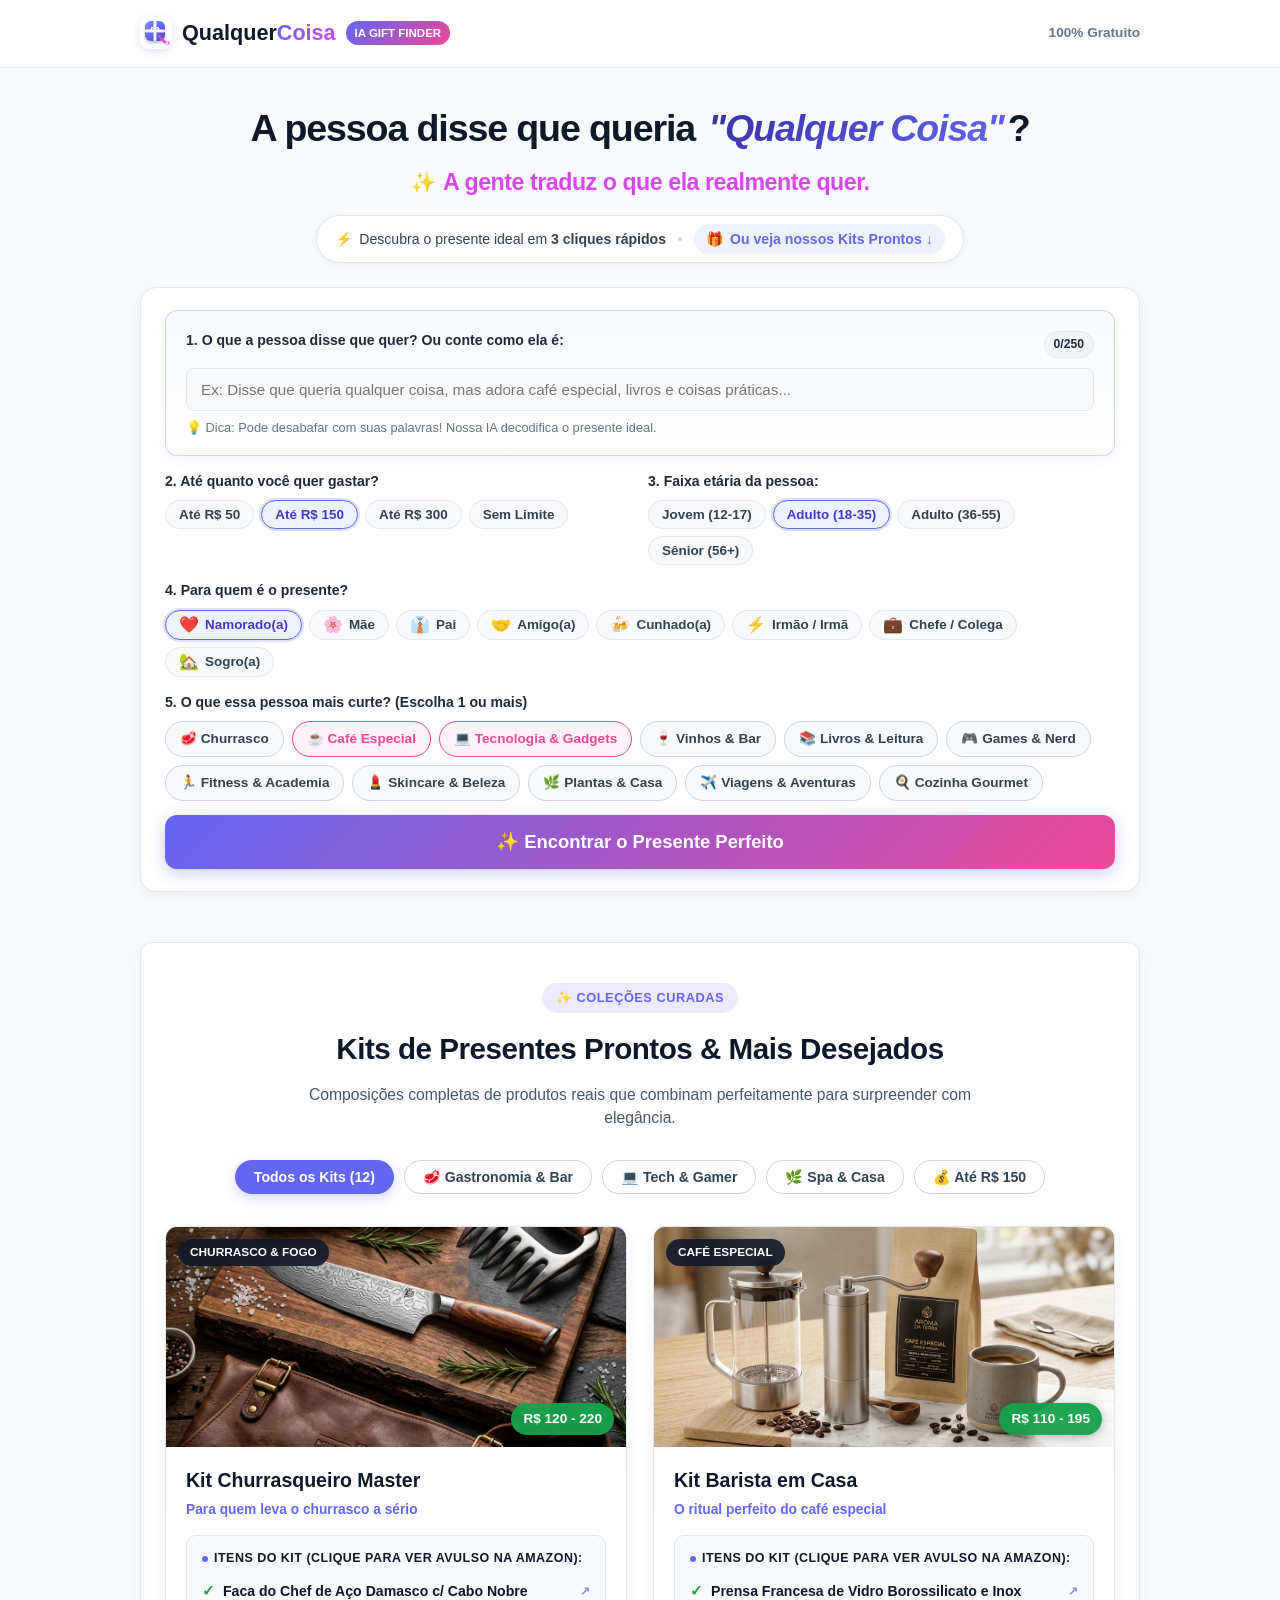
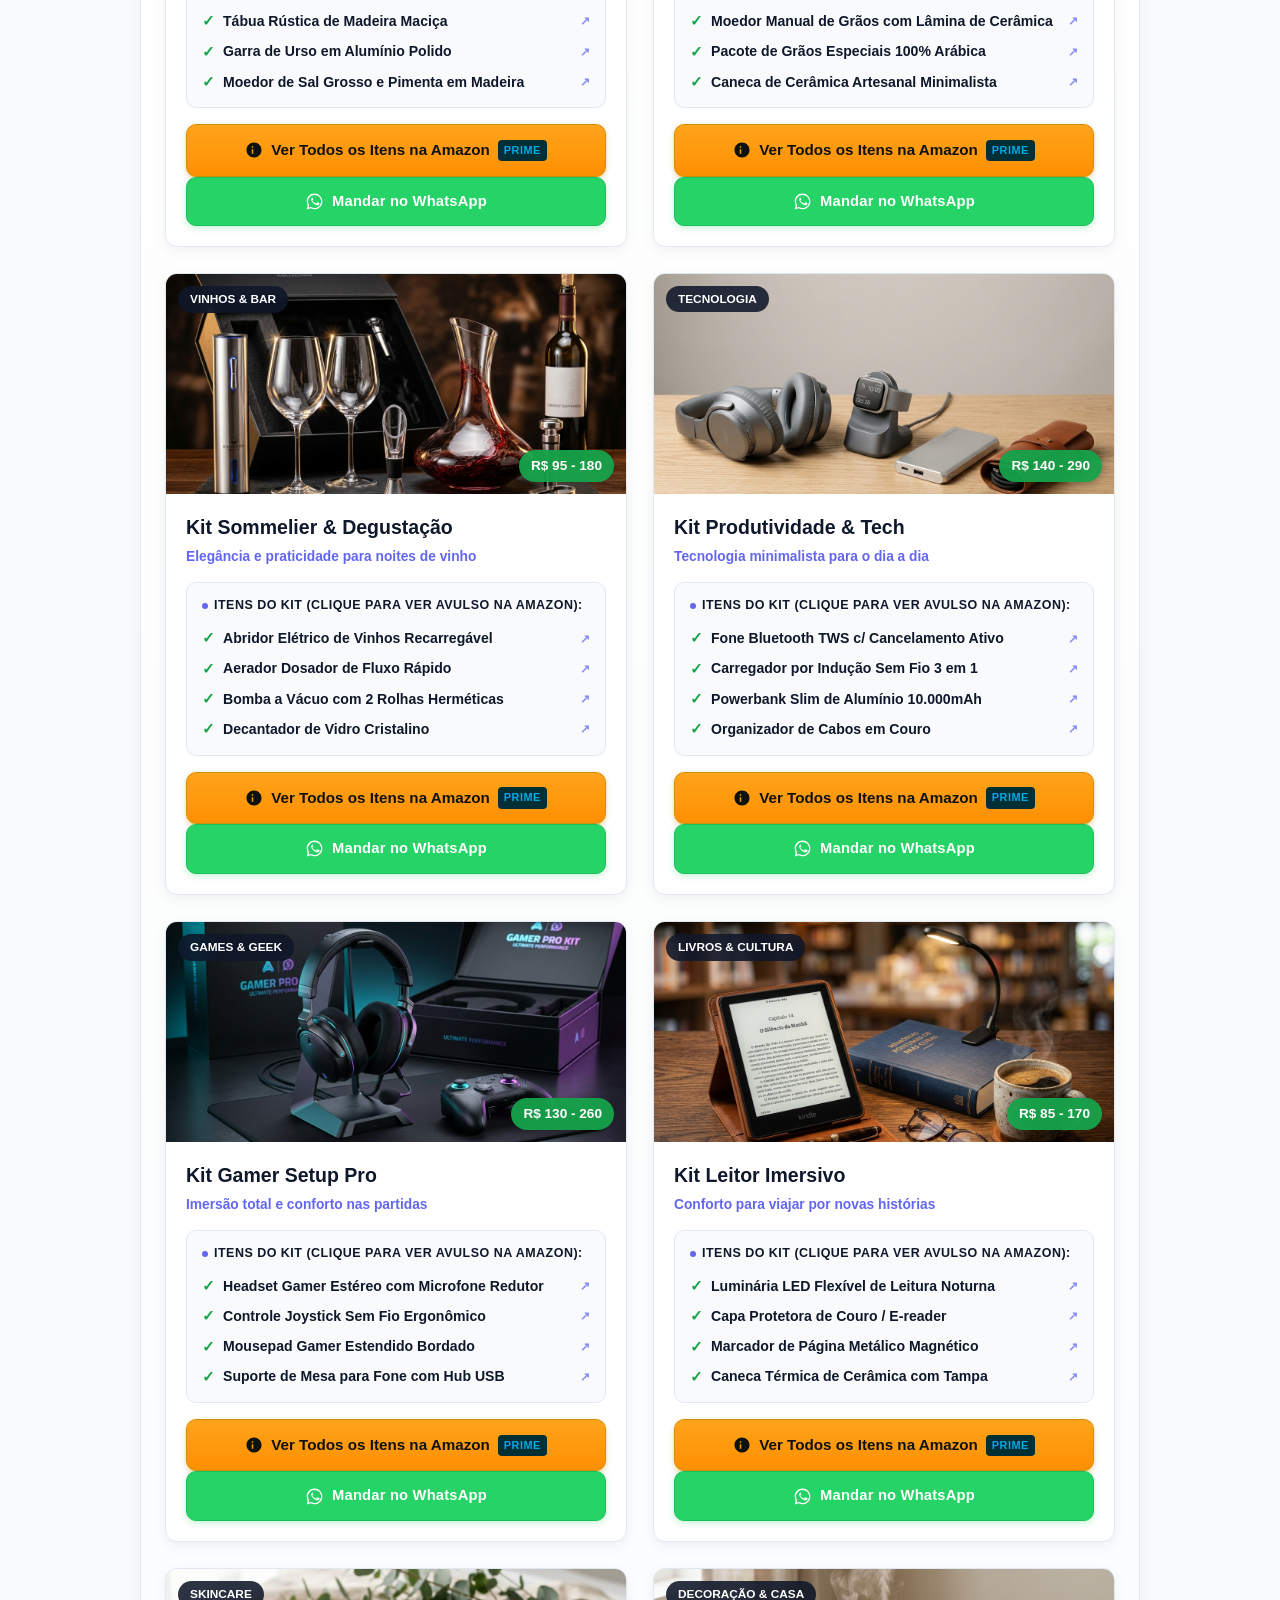
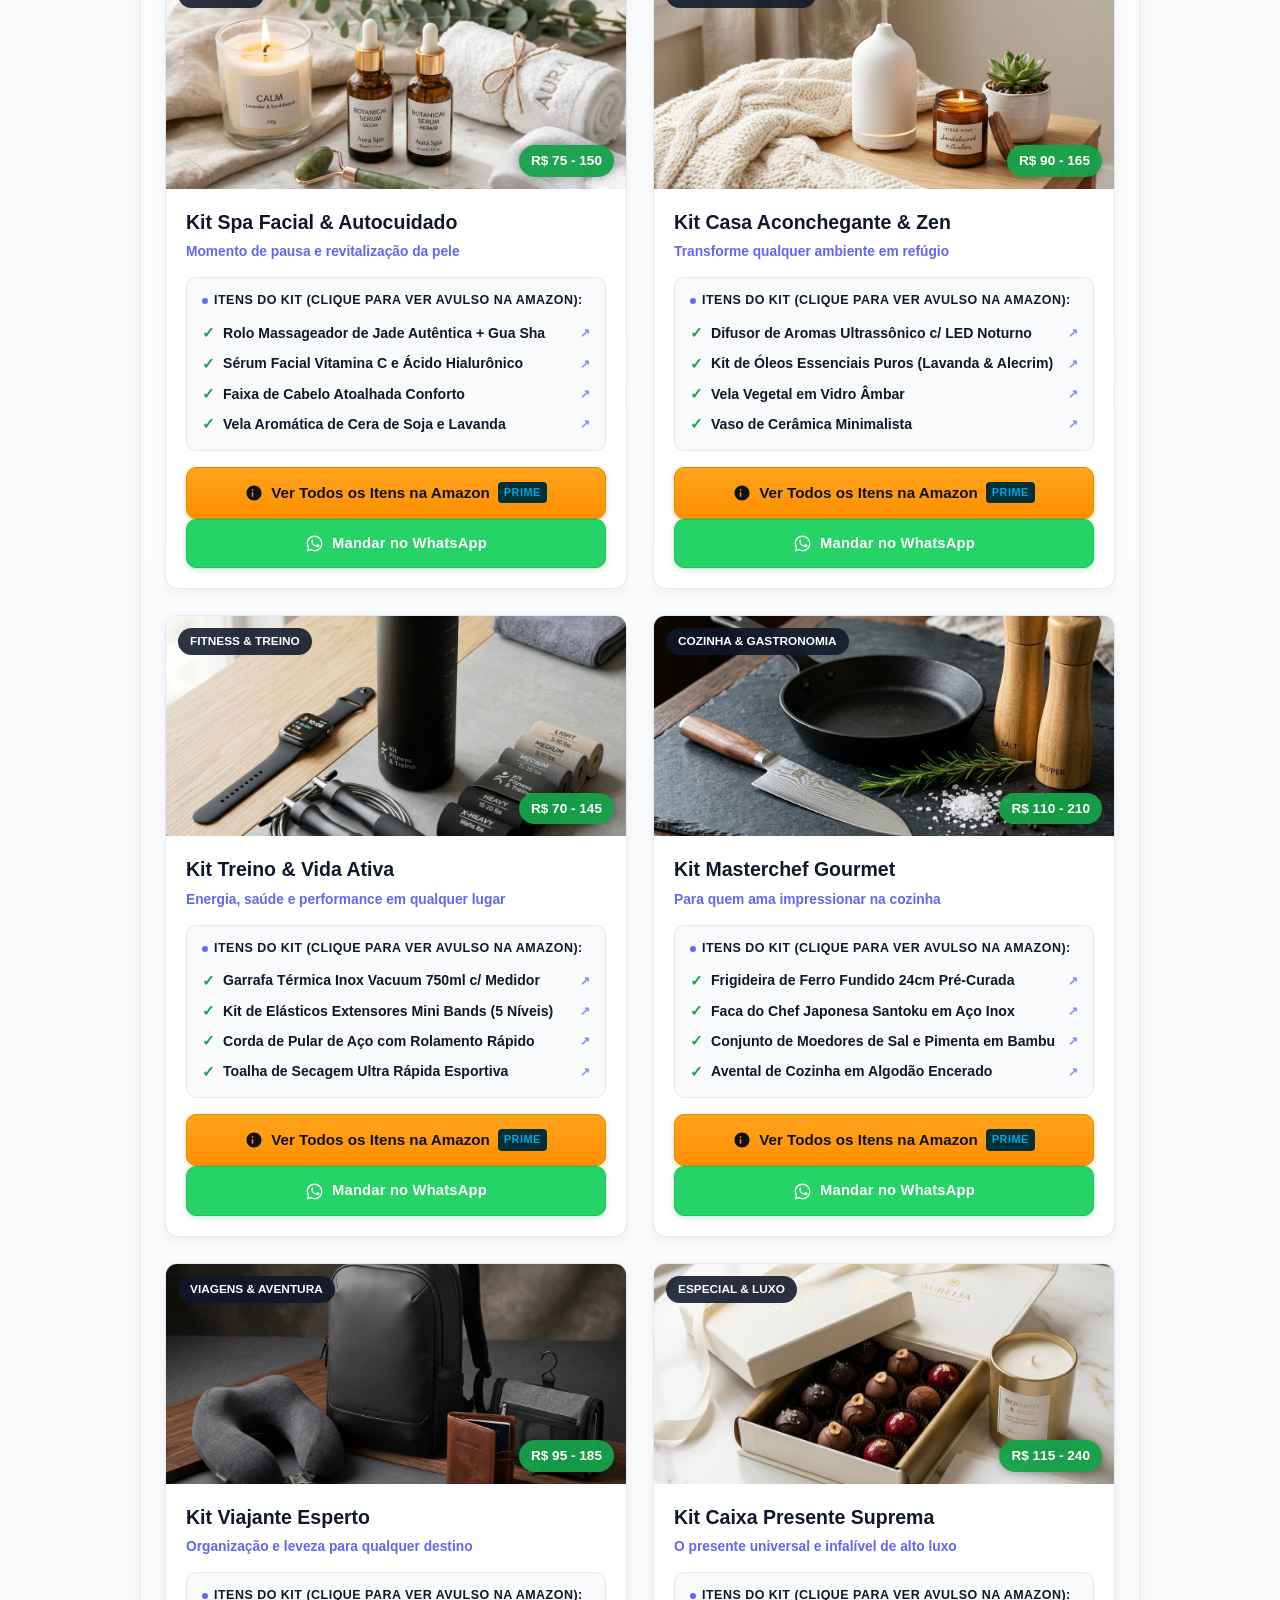
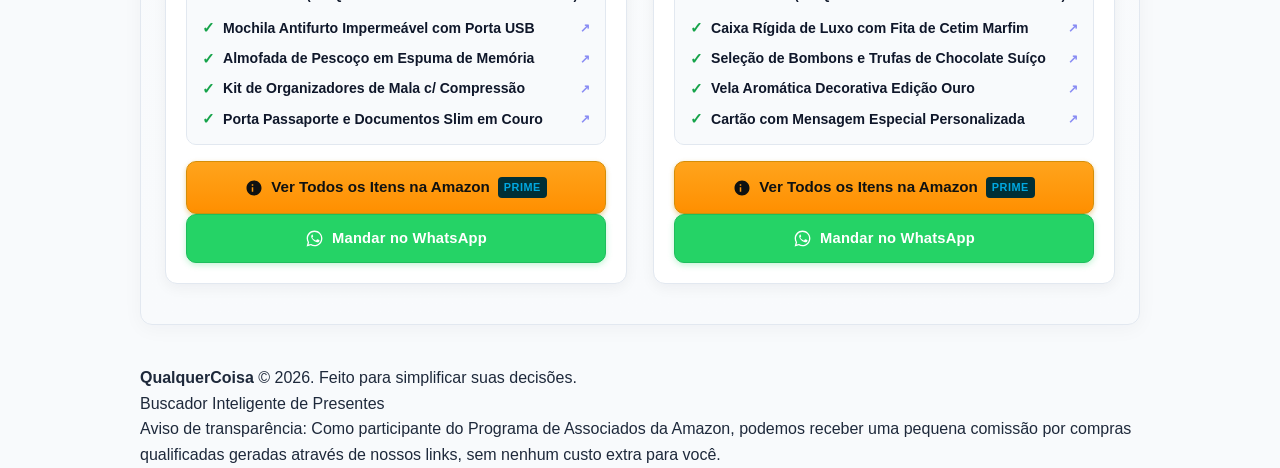
==== commit 20e9ff02: "feat(branding): implement official QualquerCoisa logo icon, avatar assets and navbar integration" ====
--- a/index.html
+++ b/index.html
@@ -6,6 +6,7 @@
   <title>QualquerCoisa Presentes - A gente traduz o presente que ela realmente quer</title>
   <meta name="description" content="A pessoa disse que queria 'qualquer coisa'? A gente traduz o que ela realmente quer. Descubra presentes certeiros por perfil e kits prontos com entrega rápida.">
   <link rel="canonical" href="https://qualquercoisapresentes.com.br/">
+  <meta name="google-site-verification" content="google2c9521ecb94bc706">
   
   <!-- OpenGraph / WhatsApp / Facebook Preview -->
   <meta property="og:type" content="website">
@@ -31,8 +32,9 @@
   <meta name="apple-mobile-web-app-status-bar-style" content="black-translucent">
   <meta name="apple-mobile-web-app-title" content="QCP Presentes">
   <link rel="manifest" href="manifest.json">
-  <link rel="apple-touch-icon" href="assets/kits/kit-premium.jpg">
-  <link rel="stylesheet" href="style.css?v=2.4">
+  <link rel="icon" type="image/svg+xml" href="assets/logo-icon.svg">
+  <link rel="apple-touch-icon" href="assets/logo-avatar.jpg">
+  <link rel="stylesheet" href="style.css?v=2.5">
   <style>
     .hero {
       text-align: center;
@@ -395,7 +397,7 @@
   <header class="navbar">
     <div class="container nav-flex">
       <a href="index.html" class="brand-logo">
-        <span class="brand-icon">🎁</span>
+        <img src="assets/logo-icon.svg" alt="QualquerCoisa Logo" class="brand-icon-svg">
         <span>Qualquer<strong>Coisa</strong></span>
         <span class="brand-tag">IA Gift Finder</span>
       </a>
--- a/style.css
+++ b/style.css
@@ -75,6 +75,20 @@
   color: var(--slate-900);
 }
 
+.brand-logo strong {
+  background: linear-gradient(135deg, #6366f1, #d946ef);
+  -webkit-background-clip: text;
+  -webkit-text-fill-color: transparent;
+}
+
+.brand-logo .brand-icon-svg {
+  width: 32px;
+  height: 32px;
+  border-radius: 8px;
+  display: block;
+  box-shadow: 0 2px 8px rgba(99, 102, 241, 0.2);
+}
+
 .brand-logo .brand-icon {
   font-size: 1.5rem;
 }
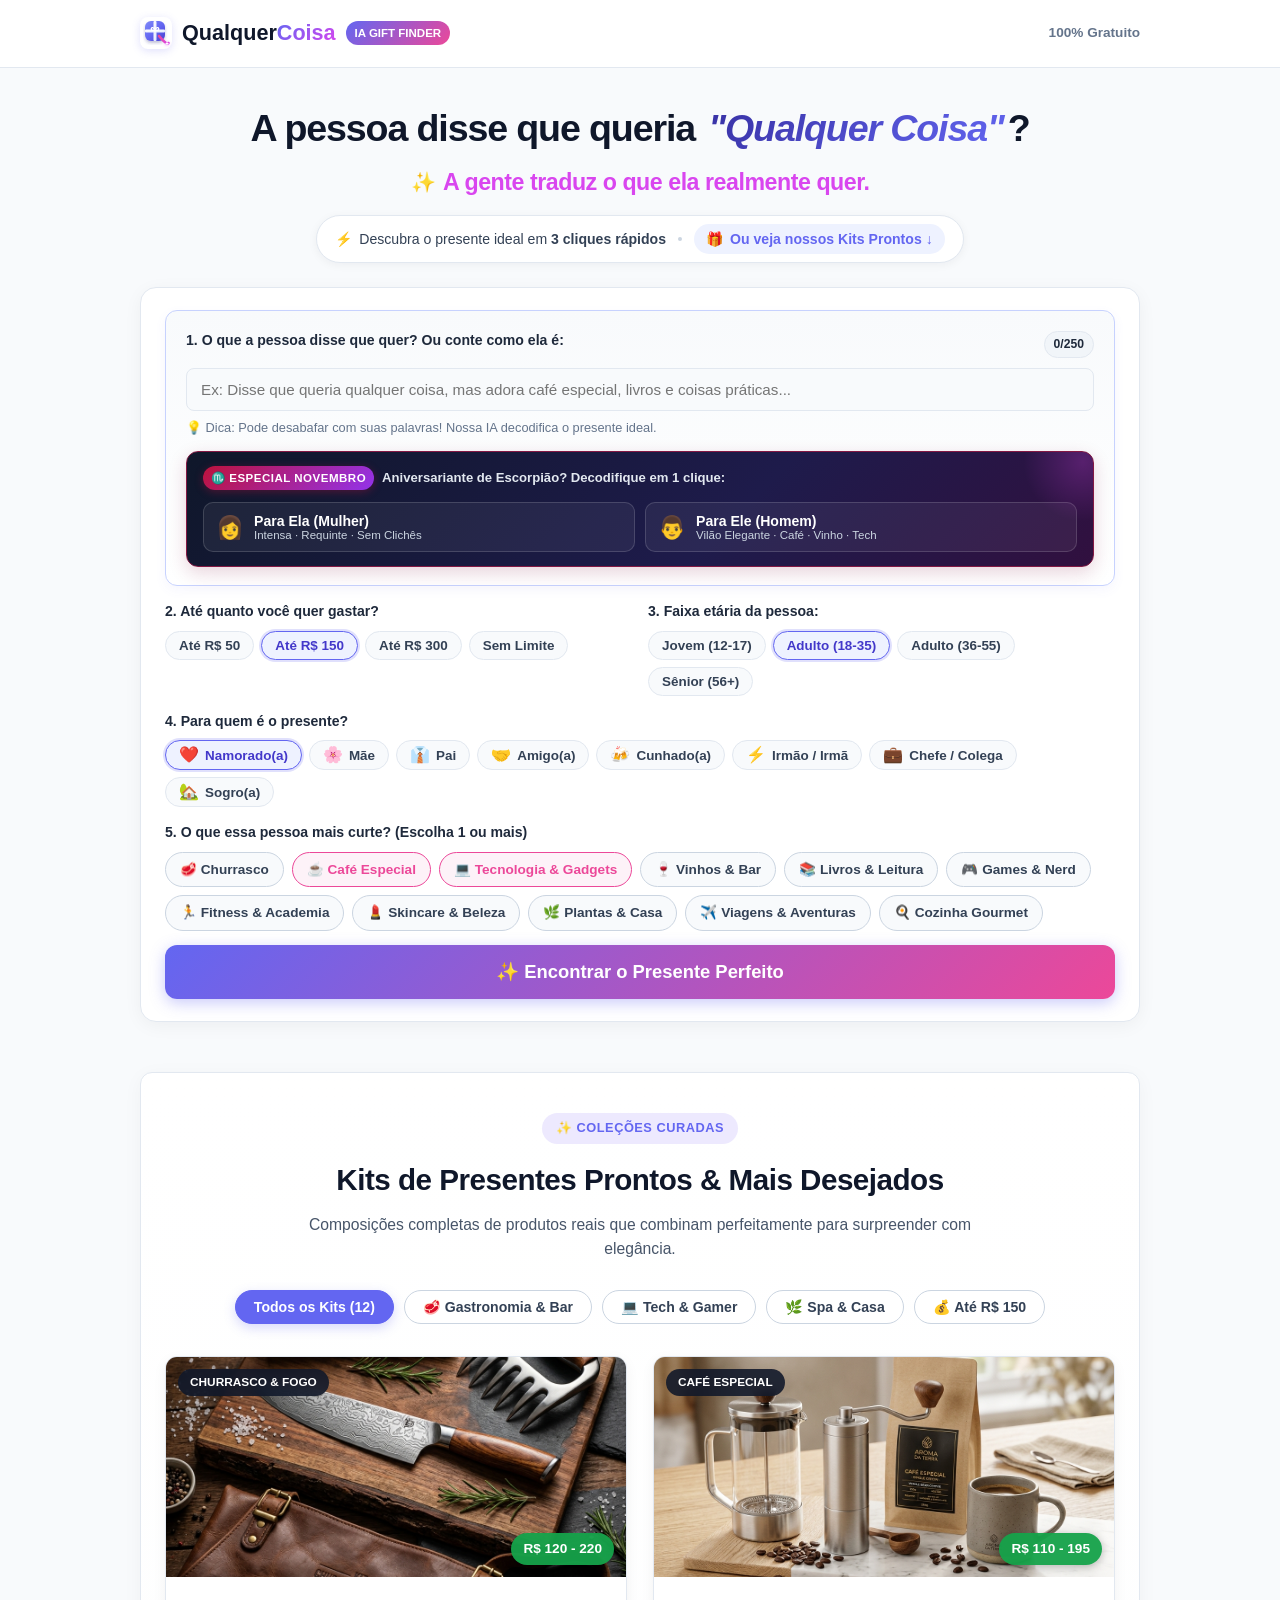
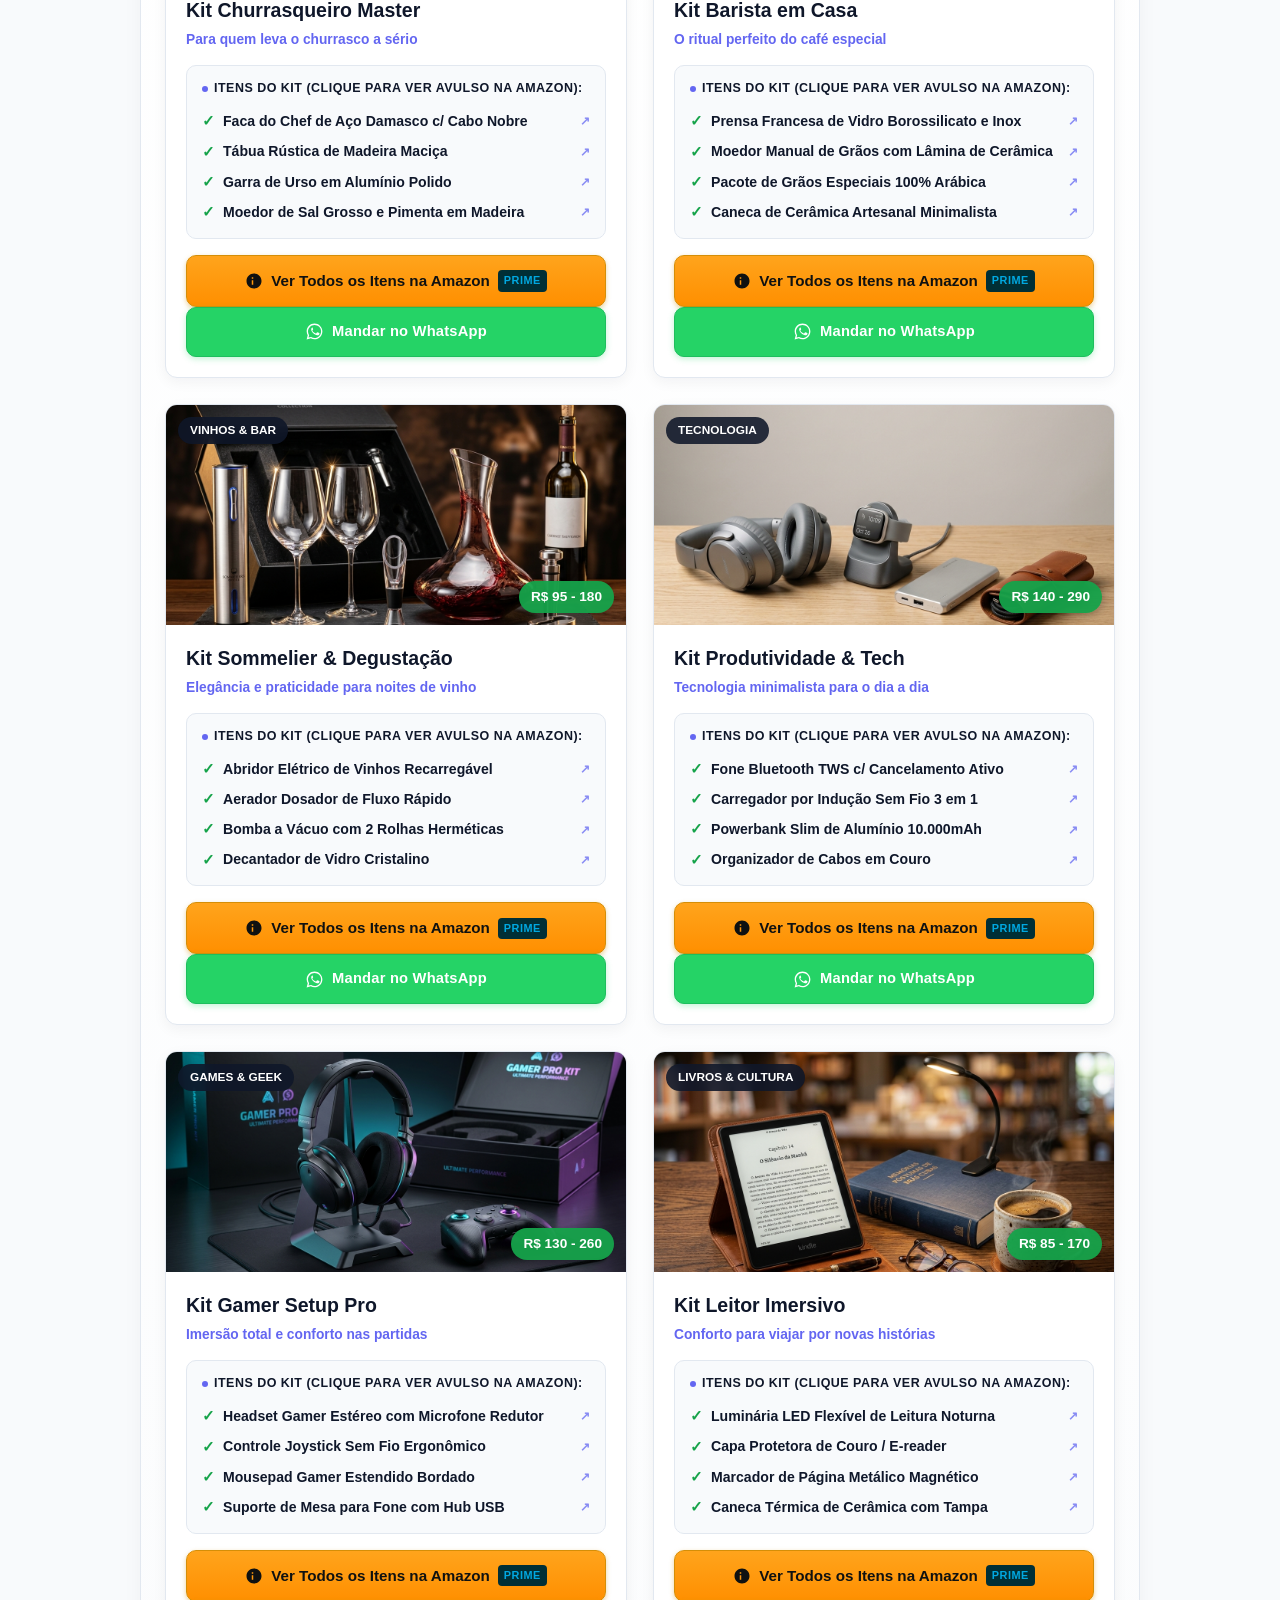
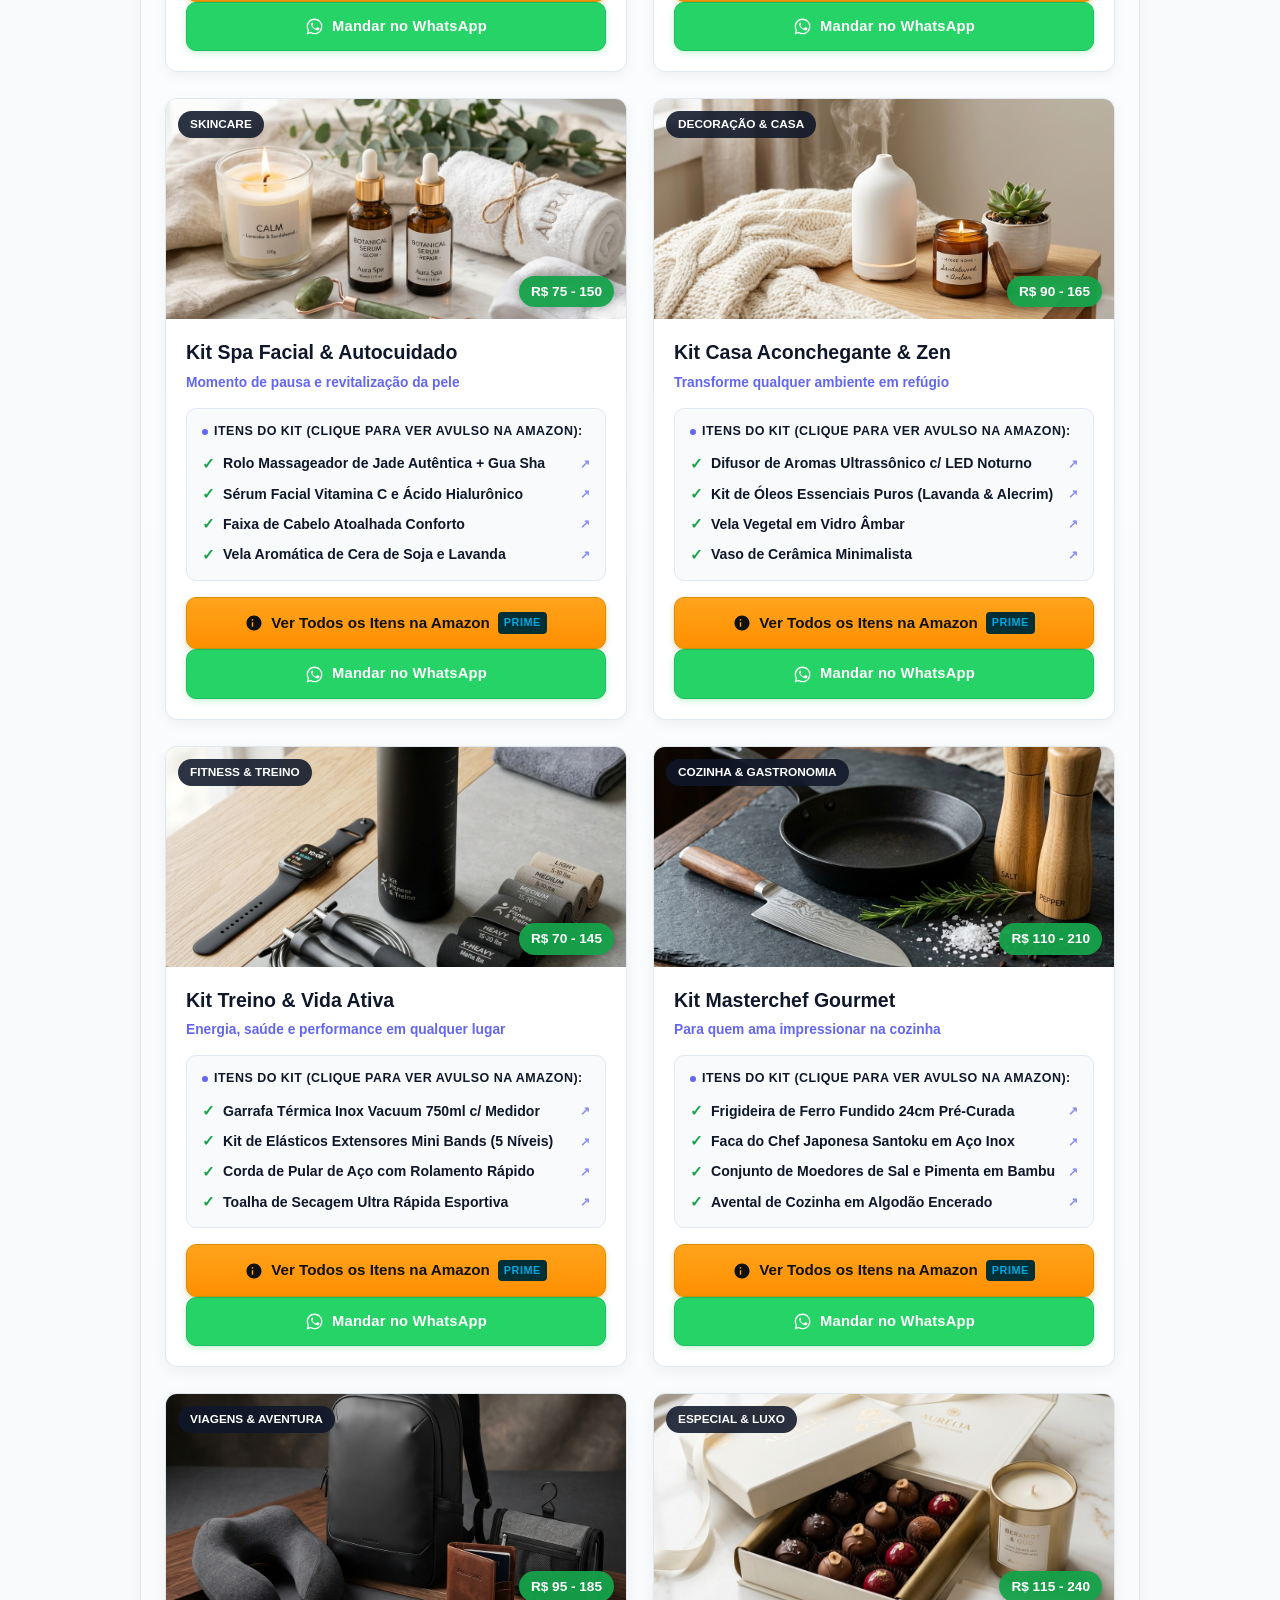
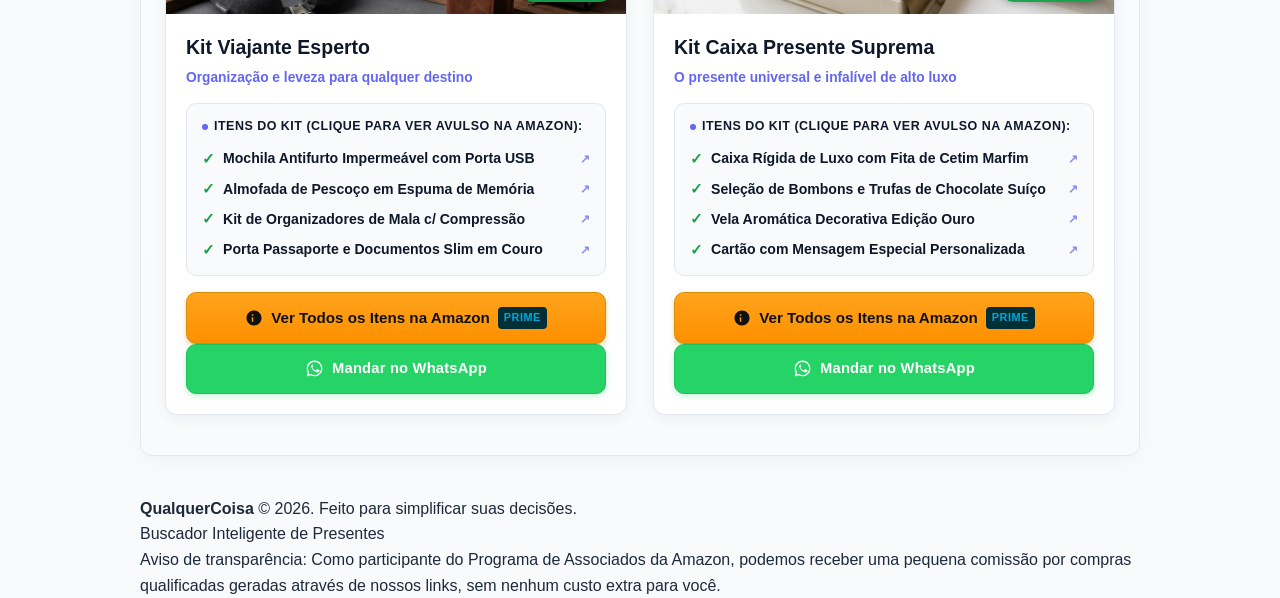
==== commit b7ca0d18: "feat: atalho interativo de 1 clique para aniversariantes de escorpiao com perfil decodificado" ====
--- a/index.html
+++ b/index.html
@@ -7,6 +7,15 @@
   <meta name="description" content="A pessoa disse que queria 'qualquer coisa'? A gente traduz o que ela realmente quer. Descubra presentes certeiros por perfil e kits prontos com entrega rápida.">
   <link rel="canonical" href="https://qualquercoisapresentes.com.br/">
   <meta name="google-site-verification" content="google2c9521ecb94bc706">
+  
+  <!-- Microsoft Clarity Analytics (Heatmaps & Screen Recordings) -->
+  <script type="text/javascript">
+    (function(c,l,a,r,i,t,y){
+        c[a]=c[a]||function(){(c[a].q=c[a].q||[]).push(arguments)};
+        t=l.createElement(r);t.async=1;t.src="https://www.clarity.ms/tag/"+i;
+        y=l.getElementsByTagName(r)[0];y.parentNode.insertBefore(t,y);
+    })(window, document, "clarity", "script", "z16apqrm96");
+  </script>
   
   <!-- OpenGraph / WhatsApp / Facebook Preview -->
   <meta property="og:type" content="website">
@@ -442,6 +451,30 @@
           <input type="text" id="customDetail" class="custom-input" maxlength="250" placeholder="Ex: Disse que queria qualquer coisa, mas adora café especial, livros e coisas práticas..." autocomplete="off">
           <span class="input-hint">💡 Dica: Pode desabafar com suas palavras! Nossa IA decodifica o presente ideal.</span>
         </div>
+
+        <!-- Atalho Rápido Especial de Novembro: Escorpião ♏ -->
+        <div class="scorpio-shortcut-card" id="scorpioShortcutCard">
+          <div class="scorpio-header">
+            <span class="scorpio-badge">♏ ESPECIAL NOVEMBRO</span>
+            <span class="scorpio-subtitle">Aniversariante de Escorpião? Decodifique em 1 clique:</span>
+          </div>
+          <div class="scorpio-btn-group">
+            <button type="button" class="scorpio-pill-btn scorpio-btn-female" id="btnScorpioFemale">
+              <span class="scorpio-btn-icon">👩</span>
+              <div class="scorpio-btn-text">
+                <strong>Para Ela (Mulher)</strong>
+                <small>Intensa · Requinte · Sem Clichês</small>
+              </div>
+            </button>
+            <button type="button" class="scorpio-pill-btn scorpio-btn-male" id="btnScorpioMale">
+              <span class="scorpio-btn-icon">👨</span>
+              <div class="scorpio-btn-text">
+                <strong>Para Ele (Homem)</strong>
+                <small>Vilão Elegante · Café · Vinho · Tech</small>
+              </div>
+            </button>
+          </div>
+        </div>
       </div>
 
       <!-- Linha Duo: Passo 2 (Orçamento) e Passo 3 (Faixa Etária) Lado a Lado -->
@@ -528,9 +561,12 @@
     <!-- SEÇÃO DE RESULTADOS -->
     <section class="results-section" id="resultsSection">
       <div class="results-header">
-        <h2>Ideias Selecionadas para o seu Perfil</h2>
-        <p>Clique para comparar os melhores preços e avaliações diretamente nas lojas:</p>
-      </div>
+        <h2 id="resultsTitle">Ideias Selecionadas para o seu Perfil</h2>
+        <p id="resultsSubtitle">Clique para comparar os melhores preços e avaliações diretamente nas lojas:</p>
+      </div>
+
+      <!-- Banner Inteligente de Escorpião (Injetado dinamicamente) -->
+      <div class="scorpio-intel-banner" id="scorpioIntelBanner" style="display: none;"></div>
 
       <div class="cards-grid" id="giftCardsGrid">
         <!-- Injetado dinamicamente via script.js -->
--- a/style.css
+++ b/style.css
@@ -1043,3 +1043,190 @@
   cursor: wait;
 }
 
+/* ========================================================
+   ESPECIAL NOVEMBRO: ATALHO ESCORPIÃO ♏ (DARK LUXURY)
+======================================================== */
+.scorpio-shortcut-card {
+  margin-top: 14px;
+  background: linear-gradient(135deg, #0f172a 0%, #1e1b4b 60%, #31103f 100%);
+  border: 1.5px solid #831843;
+  border-radius: var(--radius);
+  padding: 14px 16px;
+  box-shadow: 0 6px 18px rgba(131, 24, 67, 0.18);
+  position: relative;
+  overflow: hidden;
+}
+
+.scorpio-shortcut-card::before {
+  content: "";
+  position: absolute;
+  top: -50px;
+  right: -50px;
+  width: 120px;
+  height: 120px;
+  background: radial-gradient(circle, rgba(217, 70, 239, 0.25) 0%, transparent 70%);
+  pointer-events: none;
+}
+
+.scorpio-header {
+  display: flex;
+  flex-wrap: wrap;
+  align-items: center;
+  gap: 8px;
+  margin-bottom: 12px;
+}
+
+.scorpio-badge {
+  background: linear-gradient(135deg, #be123c, #9333ea);
+  color: #ffffff;
+  font-size: 0.72rem;
+  font-weight: 800;
+  padding: 3px 8px;
+  border-radius: 999px;
+  letter-spacing: 0.5px;
+  box-shadow: 0 2px 8px rgba(190, 18, 60, 0.35);
+}
+
+.scorpio-subtitle {
+  font-size: 0.82rem;
+  color: #e2e8f0;
+  font-weight: 600;
+}
+
+.scorpio-btn-group {
+  display: grid;
+  grid-template-columns: 1fr 1fr;
+  gap: 10px;
+}
+
+@media (max-width: 600px) {
+  .scorpio-btn-group {
+    grid-template-columns: 1fr;
+  }
+}
+
+.scorpio-pill-btn {
+  background: rgba(255, 255, 255, 0.06);
+  border: 1px solid rgba(255, 255, 255, 0.15);
+  border-radius: 10px;
+  padding: 10px 12px;
+  display: flex;
+  align-items: center;
+  gap: 10px;
+  cursor: pointer;
+  text-align: left;
+  transition: all 0.25s cubic-bezier(0.4, 0, 0.2, 1);
+  color: #ffffff;
+}
+
+.scorpio-pill-btn:hover {
+  background: rgba(255, 255, 255, 0.12);
+  border-color: #d946ef;
+  transform: translateY(-2px);
+  box-shadow: 0 4px 14px rgba(217, 70, 239, 0.25);
+}
+
+.scorpio-pill-btn:active {
+  transform: translateY(0);
+}
+
+.scorpio-btn-icon {
+  font-size: 1.4rem;
+  flex-shrink: 0;
+}
+
+.scorpio-btn-text {
+  display: flex;
+  flex-direction: column;
+}
+
+.scorpio-btn-text strong {
+  font-size: 0.88rem;
+  font-weight: 700;
+  color: #ffffff;
+}
+
+.scorpio-btn-text small {
+  font-size: 0.72rem;
+  color: #cbd5e1;
+  font-weight: 400;
+}
+
+.scorpio-btn-female:hover strong {
+  color: #f472b6;
+}
+
+.scorpio-btn-male:hover strong {
+  color: #38bdf8;
+}
+
+/* BANNER INTELIGENTE DE ESCORPIÃO (RESULTADOS) */
+.scorpio-intel-banner {
+  background: linear-gradient(135deg, #0b0f19 0%, #1e112a 50%, #2b0b1e 100%);
+  border: 1.5px solid #d946ef;
+  border-radius: var(--radius-lg);
+  padding: 20px 24px;
+  margin-bottom: 24px;
+  box-shadow: 0 10px 30px rgba(217, 70, 239, 0.2);
+  color: #ffffff;
+  animation: fadeIn 0.4s ease-out;
+}
+
+.scorpio-intel-top {
+  display: flex;
+  align-items: center;
+  gap: 12px;
+  margin-bottom: 10px;
+}
+
+.scorpio-intel-icon {
+  font-size: 1.8rem;
+  background: rgba(217, 70, 239, 0.15);
+  width: 44px;
+  height: 44px;
+  border-radius: 12px;
+  display: flex;
+  align-items: center;
+  justify-content: center;
+  border: 1px solid rgba(217, 70, 239, 0.4);
+}
+
+.scorpio-intel-title {
+  font-size: 1.05rem;
+  font-weight: 800;
+  color: #ffffff;
+}
+
+.scorpio-intel-badge {
+  background: #be123c;
+  color: #fff;
+  font-size: 0.7rem;
+  font-weight: 800;
+  padding: 2px 7px;
+  border-radius: 999px;
+  margin-left: 8px;
+  vertical-align: middle;
+}
+
+.scorpio-intel-quote {
+  font-size: 0.92rem;
+  line-height: 1.6;
+  color: #e2e8f0;
+  font-style: italic;
+  padding-left: 14px;
+  border-left: 3px solid #d946ef;
+  margin-bottom: 12px;
+}
+
+.scorpio-intel-footer {
+  display: flex;
+  align-items: center;
+  justify-content: space-between;
+  font-size: 0.78rem;
+  color: #a855f7;
+  font-weight: 600;
+  padding-top: 8px;
+  border-top: 1px solid rgba(255, 255, 255, 0.08);
+}
+
+
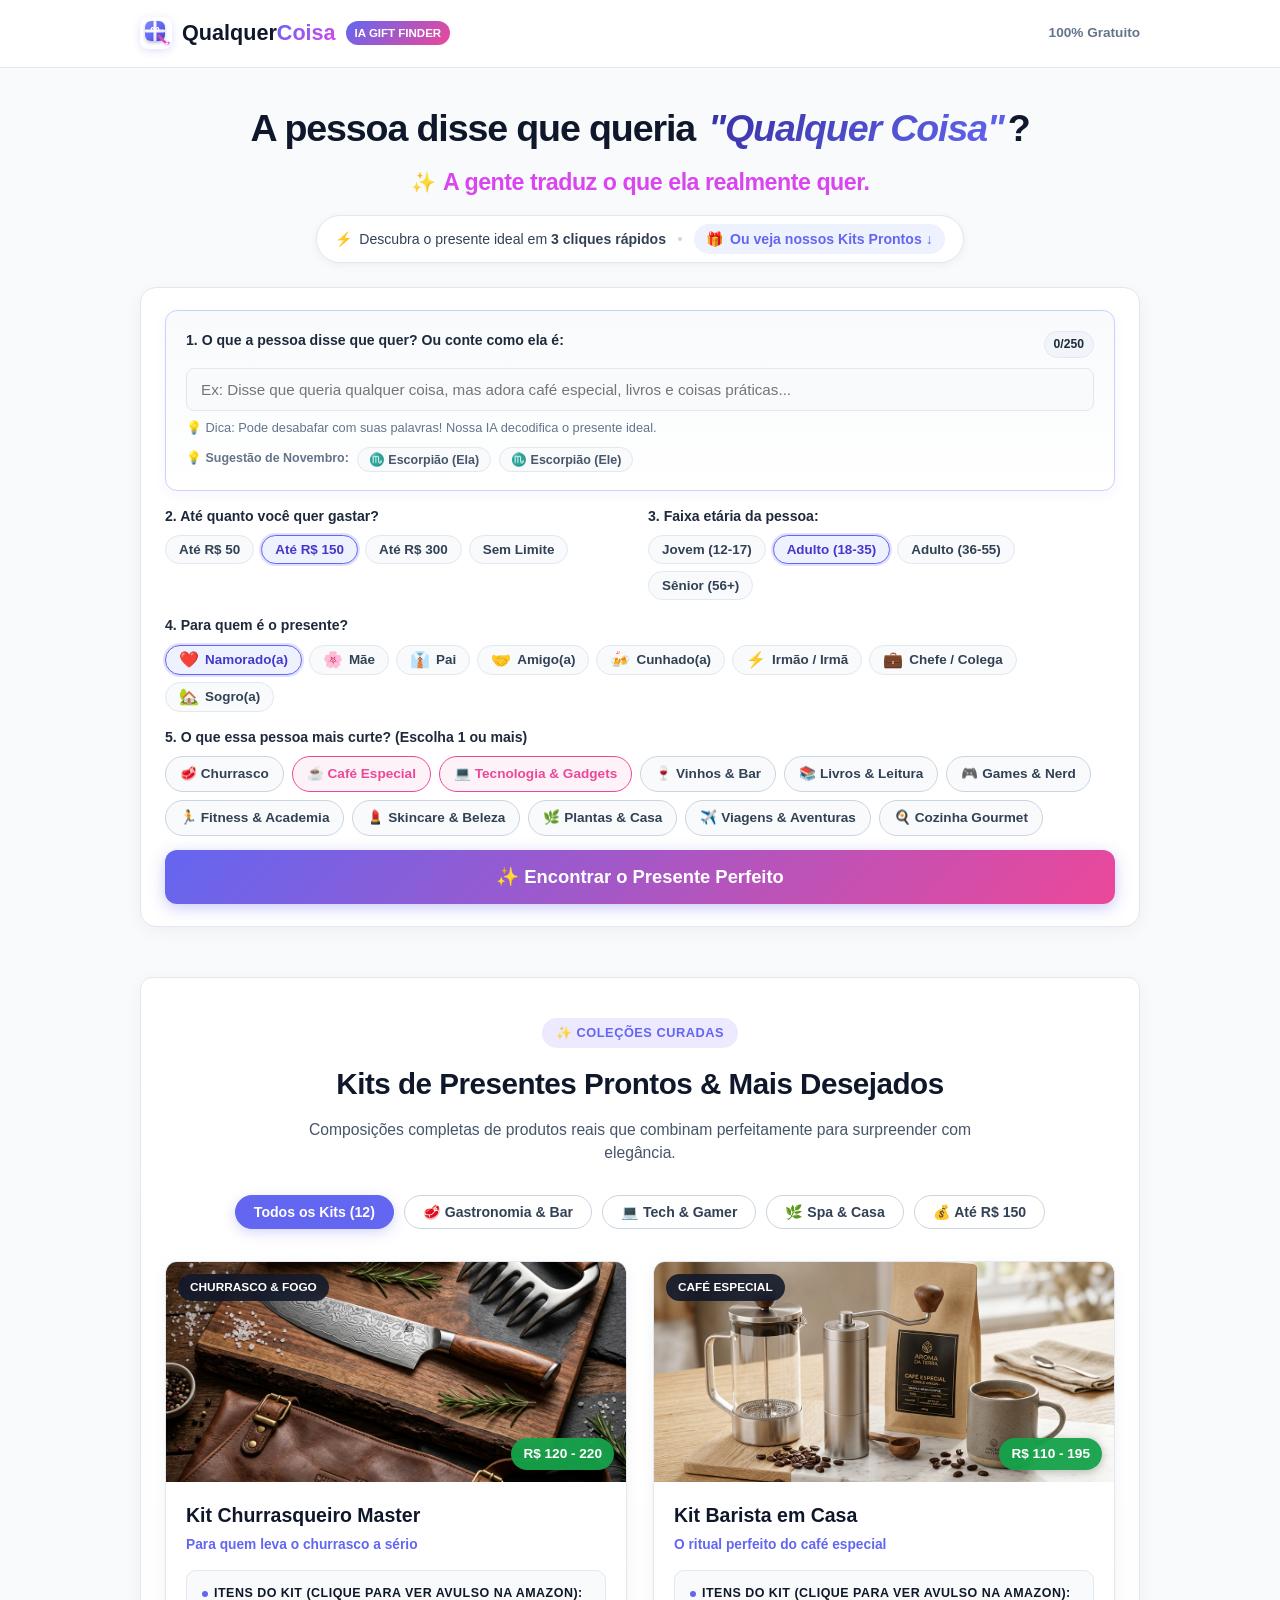
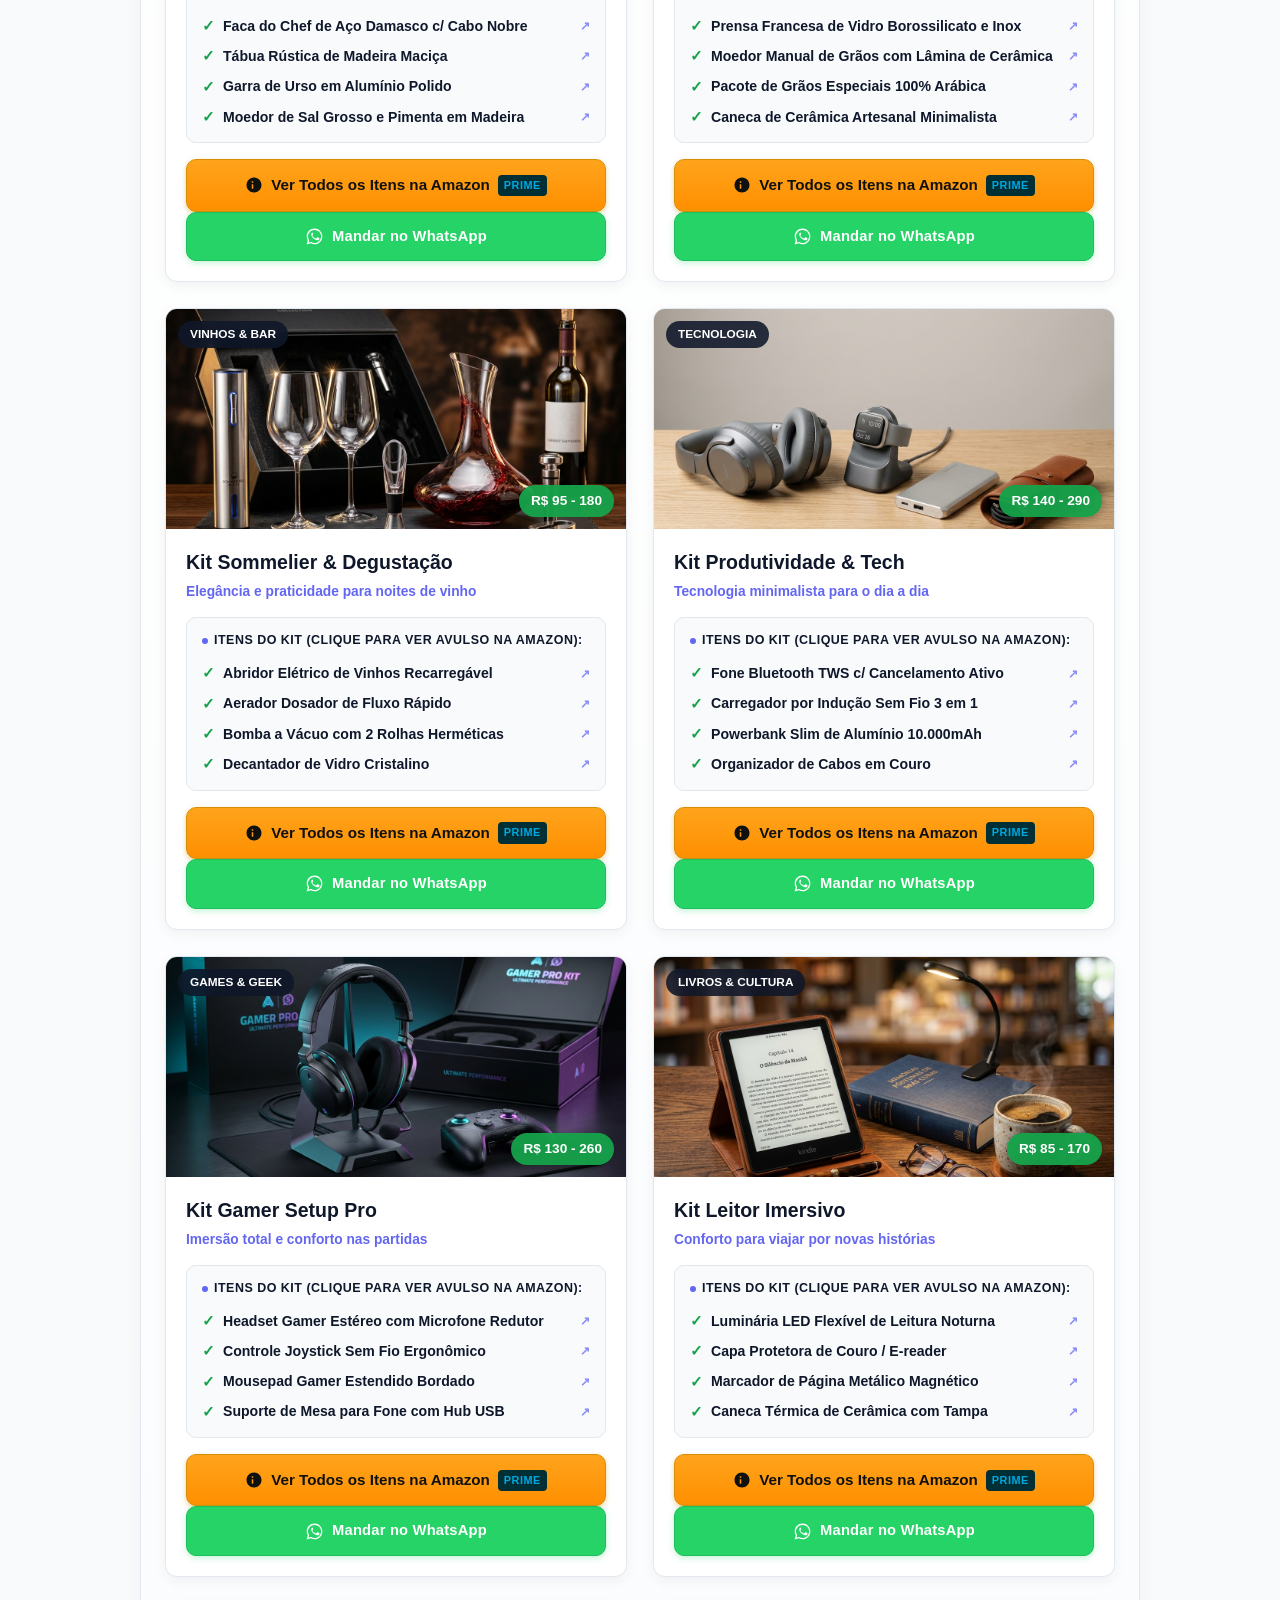
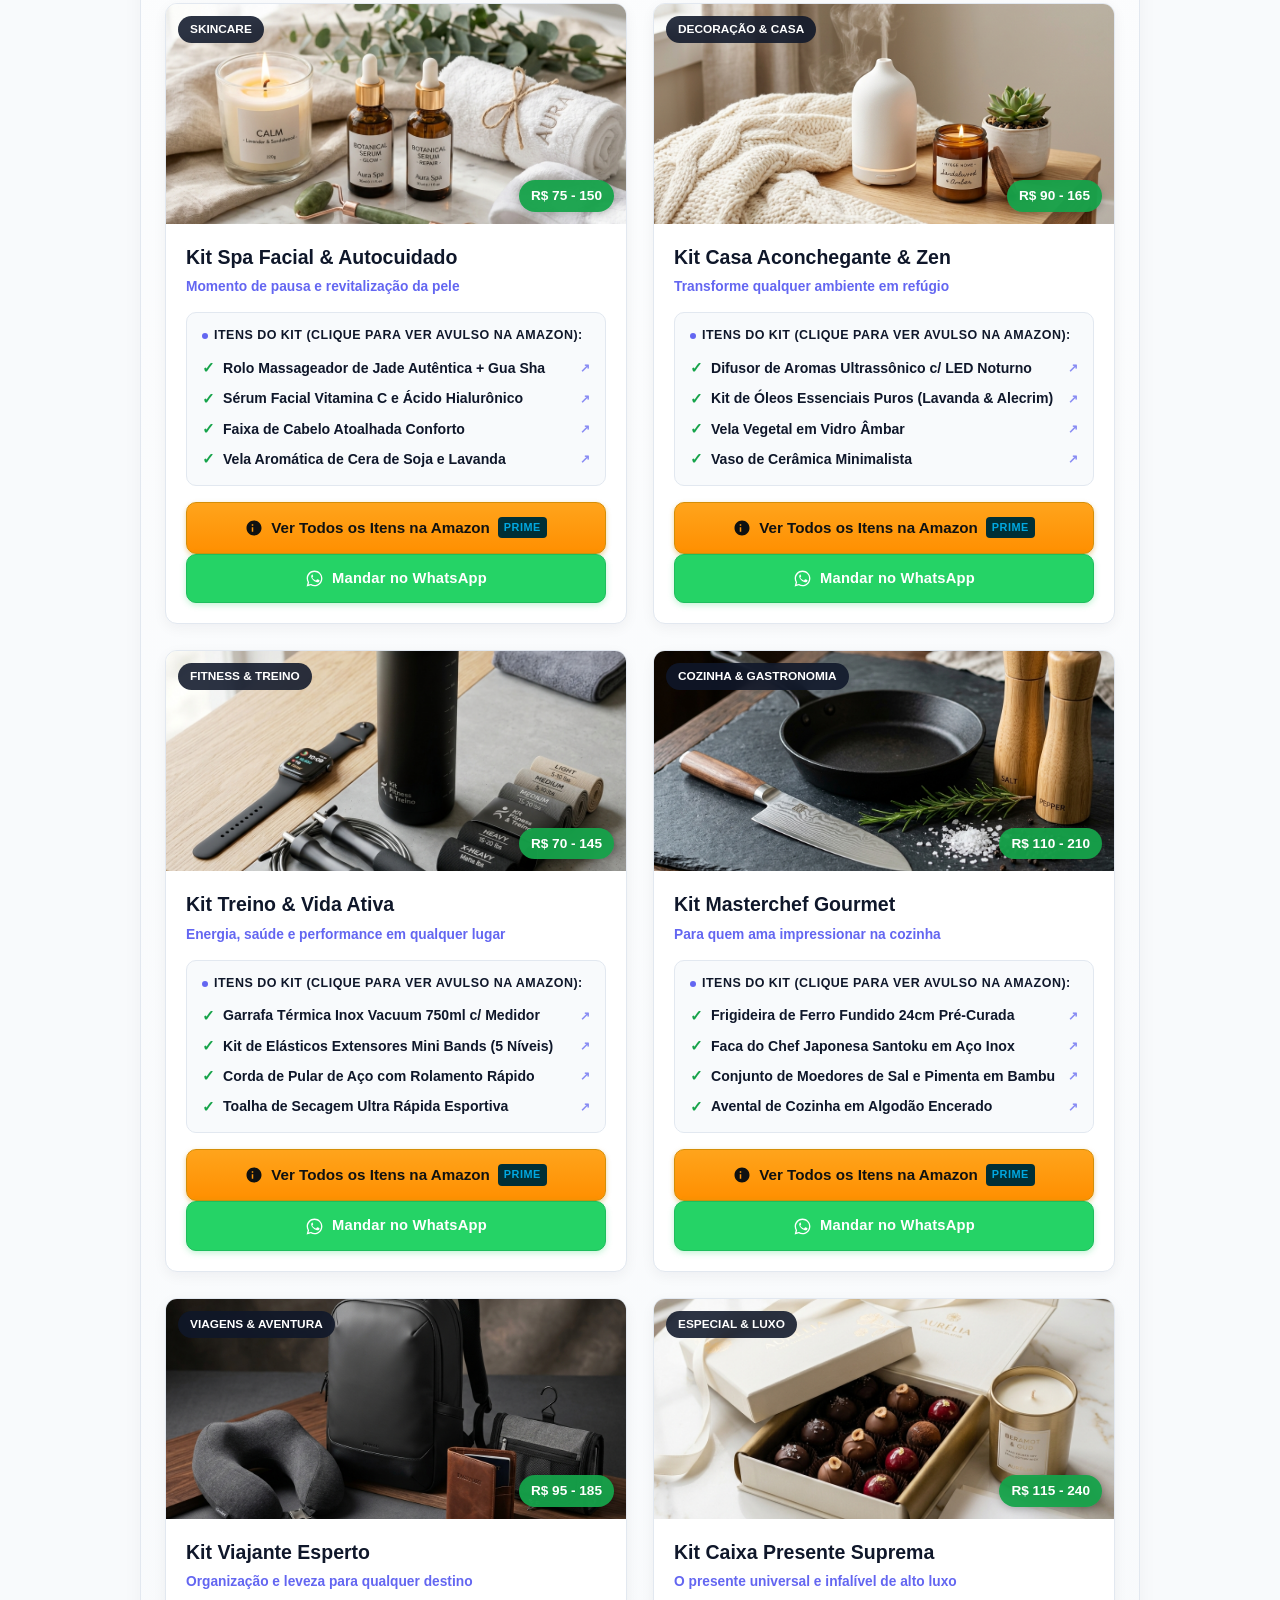
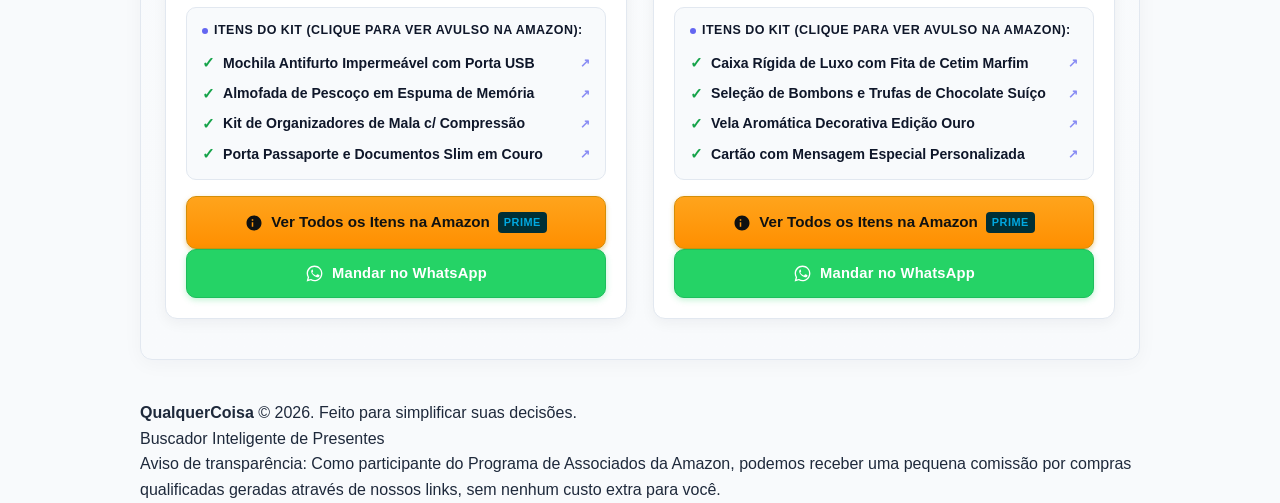
==== commit 9a3de94f: "Design: Simplifica especial de novembro para chips discretos (Opcao 1)" ====
--- a/index.html
+++ b/index.html
@@ -452,28 +452,15 @@
           <span class="input-hint">💡 Dica: Pode desabafar com suas palavras! Nossa IA decodifica o presente ideal.</span>
         </div>
 
-        <!-- Atalho Rápido Especial de Novembro: Escorpião ♏ -->
-        <div class="scorpio-shortcut-card" id="scorpioShortcutCard">
-          <div class="scorpio-header">
-            <span class="scorpio-badge">♏ ESPECIAL NOVEMBRO</span>
-            <span class="scorpio-subtitle">Aniversariante de Escorpião? Decodifique em 1 clique:</span>
-          </div>
-          <div class="scorpio-btn-group">
-            <button type="button" class="scorpio-pill-btn scorpio-btn-female" id="btnScorpioFemale">
-              <span class="scorpio-btn-icon">👩</span>
-              <div class="scorpio-btn-text">
-                <strong>Para Ela (Mulher)</strong>
-                <small>Intensa · Requinte · Sem Clichês</small>
-              </div>
-            </button>
-            <button type="button" class="scorpio-pill-btn scorpio-btn-male" id="btnScorpioMale">
-              <span class="scorpio-btn-icon">👨</span>
-              <div class="scorpio-btn-text">
-                <strong>Para Ele (Homem)</strong>
-                <small>Vilão Elegante · Café · Vinho · Tech</small>
-              </div>
-            </button>
-          </div>
+        <!-- Sugestões Rápidas de Busca (Chips Discretos) -->
+        <div class="quick-suggest-row" id="quickSuggestRow">
+          <span class="quick-suggest-label">💡 Sugestão de Novembro:</span>
+          <button type="button" class="quick-suggest-chip" id="btnScorpioFemale" title="Preencher com perfil de Escorpião Feminino">
+            ♏ Escorpião (Ela)
+          </button>
+          <button type="button" class="quick-suggest-chip" id="btnScorpioMale" title="Preencher com perfil de Escorpião Masculino">
+            ♏ Escorpião (Ele)
+          </button>
         </div>
       </div>
 
--- a/style.css
+++ b/style.css
@@ -1044,189 +1044,109 @@
 }
 
 /* ========================================================
-   ESPECIAL NOVEMBRO: ATALHO ESCORPIÃO ♏ (DARK LUXURY)
+   SUGESTÕES RÁPIDAS DE BUSCA (CHIPS DISCRETOS)
 ======================================================== */
-.scorpio-shortcut-card {
-  margin-top: 14px;
-  background: linear-gradient(135deg, #0f172a 0%, #1e1b4b 60%, #31103f 100%);
-  border: 1.5px solid #831843;
+.quick-suggest-row {
+  display: flex;
+  align-items: center;
+  flex-wrap: wrap;
+  gap: 8px;
+  margin-top: 10px;
+}
+
+.quick-suggest-label {
+  font-size: 0.78rem;
+  font-weight: 600;
+  color: #64748b;
+}
+
+.quick-suggest-chip {
+  background: #f8fafc;
+  border: 1px solid #e2e8f0;
+  color: #475569;
+  font-size: 0.78rem;
+  font-weight: 600;
+  padding: 4px 11px;
+  border-radius: 999px;
+  cursor: pointer;
+  display: inline-flex;
+  align-items: center;
+  gap: 5px;
+  transition: all 0.2s ease;
+  font-family: inherit;
+}
+
+.quick-suggest-chip:hover {
+  background: #fdf2f8;
+  border-color: #f472b6;
+  color: #be185d;
+  transform: translateY(-1px);
+}
+
+.quick-suggest-chip:active {
+  transform: translateY(0);
+}
+
+/* BANNER DE PERFIL SELECIONADO (RESULTADOS SUTIS) */
+.scorpio-intel-banner {
+  background: #fdf4ff;
+  border: 1px solid #f0abfc;
   border-radius: var(--radius);
-  padding: 14px 16px;
-  box-shadow: 0 6px 18px rgba(131, 24, 67, 0.18);
-  position: relative;
-  overflow: hidden;
-}
-
-.scorpio-shortcut-card::before {
-  content: "";
-  position: absolute;
-  top: -50px;
-  right: -50px;
-  width: 120px;
-  height: 120px;
-  background: radial-gradient(circle, rgba(217, 70, 239, 0.25) 0%, transparent 70%);
-  pointer-events: none;
-}
-
-.scorpio-header {
-  display: flex;
-  flex-wrap: wrap;
-  align-items: center;
-  gap: 8px;
-  margin-bottom: 12px;
-}
-
-.scorpio-badge {
-  background: linear-gradient(135deg, #be123c, #9333ea);
-  color: #ffffff;
-  font-size: 0.72rem;
-  font-weight: 800;
-  padding: 3px 8px;
-  border-radius: 999px;
-  letter-spacing: 0.5px;
-  box-shadow: 0 2px 8px rgba(190, 18, 60, 0.35);
-}
-
-.scorpio-subtitle {
-  font-size: 0.82rem;
-  color: #e2e8f0;
-  font-weight: 600;
-}
-
-.scorpio-btn-group {
-  display: grid;
-  grid-template-columns: 1fr 1fr;
-  gap: 10px;
-}
-
-@media (max-width: 600px) {
-  .scorpio-btn-group {
-    grid-template-columns: 1fr;
-  }
-}
-
-.scorpio-pill-btn {
-  background: rgba(255, 255, 255, 0.06);
-  border: 1px solid rgba(255, 255, 255, 0.15);
-  border-radius: 10px;
-  padding: 10px 12px;
-  display: flex;
-  align-items: center;
-  gap: 10px;
-  cursor: pointer;
-  text-align: left;
-  transition: all 0.25s cubic-bezier(0.4, 0, 0.2, 1);
-  color: #ffffff;
-}
-
-.scorpio-pill-btn:hover {
-  background: rgba(255, 255, 255, 0.12);
-  border-color: #d946ef;
-  transform: translateY(-2px);
-  box-shadow: 0 4px 14px rgba(217, 70, 239, 0.25);
-}
-
-.scorpio-pill-btn:active {
-  transform: translateY(0);
-}
-
-.scorpio-btn-icon {
-  font-size: 1.4rem;
-  flex-shrink: 0;
-}
-
-.scorpio-btn-text {
-  display: flex;
-  flex-direction: column;
-}
-
-.scorpio-btn-text strong {
-  font-size: 0.88rem;
-  font-weight: 700;
-  color: #ffffff;
-}
-
-.scorpio-btn-text small {
-  font-size: 0.72rem;
-  color: #cbd5e1;
-  font-weight: 400;
-}
-
-.scorpio-btn-female:hover strong {
-  color: #f472b6;
-}
-
-.scorpio-btn-male:hover strong {
-  color: #38bdf8;
-}
-
-/* BANNER INTELIGENTE DE ESCORPIÃO (RESULTADOS) */
-.scorpio-intel-banner {
-  background: linear-gradient(135deg, #0b0f19 0%, #1e112a 50%, #2b0b1e 100%);
-  border: 1.5px solid #d946ef;
-  border-radius: var(--radius-lg);
-  padding: 20px 24px;
-  margin-bottom: 24px;
-  box-shadow: 0 10px 30px rgba(217, 70, 239, 0.2);
-  color: #ffffff;
-  animation: fadeIn 0.4s ease-out;
+  padding: 12px 16px;
+  margin-bottom: 20px;
+  color: #701a75;
+  animation: fadeIn 0.3s ease-out;
 }
 
 .scorpio-intel-top {
   display: flex;
   align-items: center;
-  gap: 12px;
-  margin-bottom: 10px;
+  gap: 8px;
+  margin-bottom: 6px;
 }
 
 .scorpio-intel-icon {
-  font-size: 1.8rem;
-  background: rgba(217, 70, 239, 0.15);
-  width: 44px;
-  height: 44px;
-  border-radius: 12px;
-  display: flex;
-  align-items: center;
-  justify-content: center;
-  border: 1px solid rgba(217, 70, 239, 0.4);
+  font-size: 1.15rem;
 }
 
 .scorpio-intel-title {
-  font-size: 1.05rem;
-  font-weight: 800;
-  color: #ffffff;
+  font-size: 0.9rem;
+  font-weight: 700;
+  color: #86198f;
 }
 
 .scorpio-intel-badge {
   background: #be123c;
-  color: #fff;
-  font-size: 0.7rem;
-  font-weight: 800;
+  color: #ffffff;
+  font-size: 0.68rem;
+  font-weight: 700;
   padding: 2px 7px;
   border-radius: 999px;
-  margin-left: 8px;
+  margin-left: 6px;
   vertical-align: middle;
 }
 
 .scorpio-intel-quote {
-  font-size: 0.92rem;
-  line-height: 1.6;
-  color: #e2e8f0;
+  font-size: 0.84rem;
+  line-height: 1.45;
+  color: #4a044e;
   font-style: italic;
-  padding-left: 14px;
-  border-left: 3px solid #d946ef;
-  margin-bottom: 12px;
+  margin: 0 0 6px 0;
+  padding-left: 10px;
+  border-left: 2px solid #d946ef;
 }
 
 .scorpio-intel-footer {
   display: flex;
   align-items: center;
   justify-content: space-between;
-  font-size: 0.78rem;
-  color: #a855f7;
+  flex-wrap: wrap;
+  gap: 8px;
+  font-size: 0.74rem;
+  color: #a21caf;
   font-weight: 600;
-  padding-top: 8px;
-  border-top: 1px solid rgba(255, 255, 255, 0.08);
-}
-
-
+  padding-top: 6px;
+  border-top: 1px solid rgba(240, 171, 252, 0.4);
+}
+
+
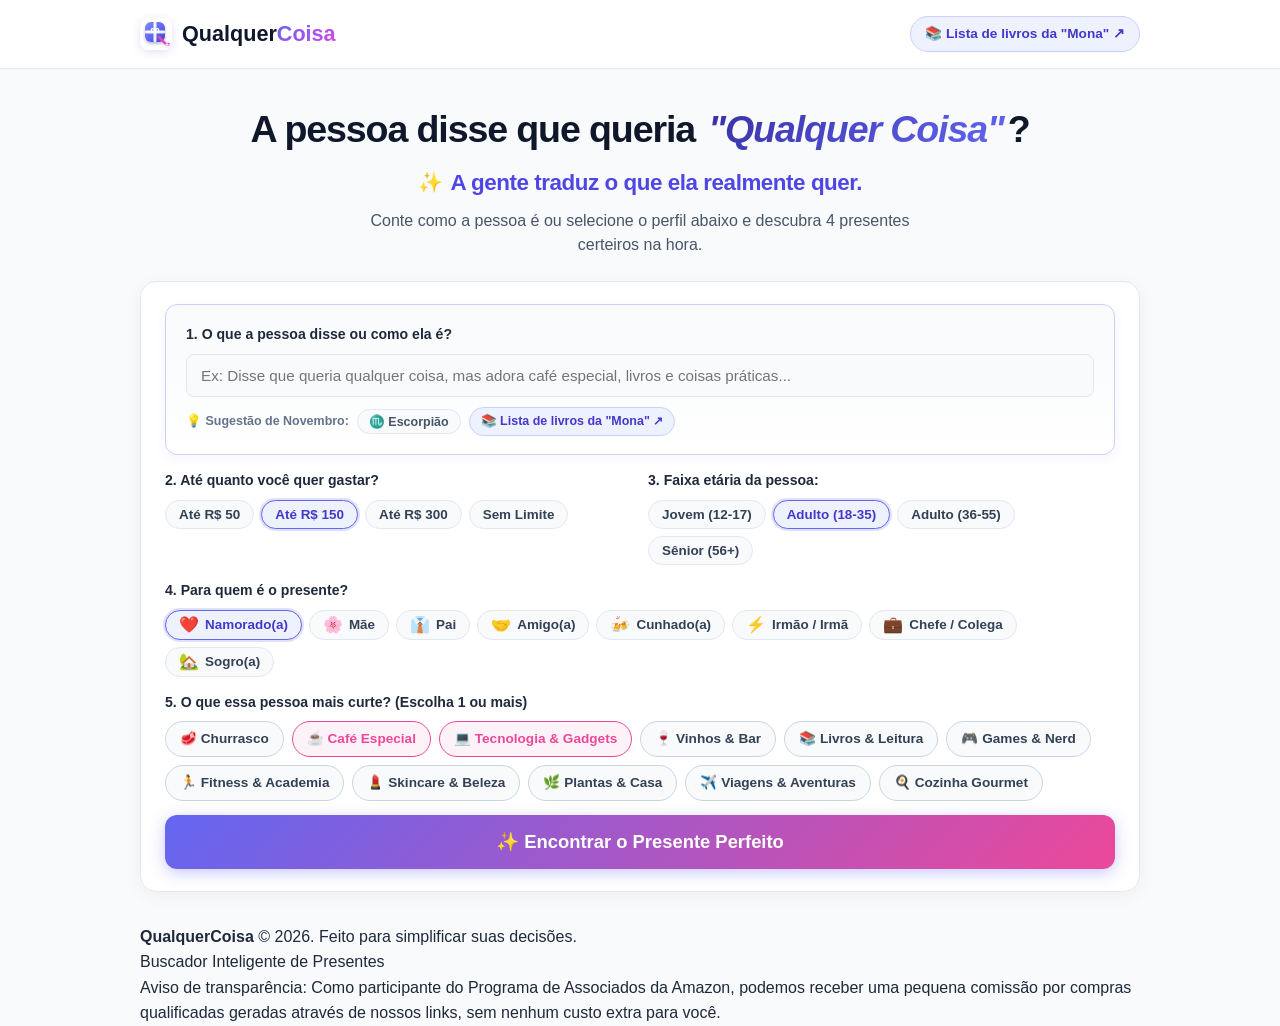
==== commit 734ef917: "Simplifica home, unifica Escorpiao e adiciona lista de livros da Mona" ====
--- a/index.html
+++ b/index.html
@@ -43,7 +43,7 @@
   <link rel="manifest" href="manifest.json">
   <link rel="icon" type="image/svg+xml" href="assets/logo-icon.svg">
   <link rel="apple-touch-icon" href="assets/logo-avatar.jpg">
-  <link rel="stylesheet" href="style.css?v=2.5">
+  <link rel="stylesheet" href="style.css?v=2.6">
   <style>
     .hero {
       text-align: center;
@@ -69,10 +69,10 @@
     }
 
     .hero h2.hero-subtitle {
-      font-size: 1.45rem;
+      font-size: 1.4rem;
       font-weight: 800;
-      color: #d946ef !important;
-      margin: 8px auto 18px;
+      color: #4f46e5 !important;
+      margin: 8px auto 12px;
       line-height: 1.3;
       letter-spacing: -0.02em;
       display: inline-flex;
@@ -85,65 +85,12 @@
       font-size: 1.25rem;
     }
 
-    .hero-decision-bar {
-      display: inline-flex;
-      align-items: center;
-      justify-content: center;
-      flex-wrap: wrap;
-      gap: 12px;
+    .hero-lead {
+      font-size: 1rem;
+      color: #475569;
+      max-width: 560px;
       margin: 0 auto;
-      padding: 8px 18px;
-      background: #ffffff;
-      border: 1px solid #e2e8f0;
-      border-radius: 999px;
-      box-shadow: 0 2px 10px rgba(15, 23, 42, 0.05);
-    }
-
-    .decision-pill {
-      display: inline-flex;
-      align-items: center;
-      gap: 6px;
-      font-size: 0.88rem;
-      color: #334155;
-    }
-
-    .decision-divider {
-      width: 4px;
-      height: 4px;
-      border-radius: 50%;
-      background: #cbd5e1;
-    }
-
-    .decision-link {
-      display: inline-flex;
-      align-items: center;
-      gap: 6px;
-      font-size: 0.88rem;
-      font-weight: 700;
-      color: #6366f1;
-      text-decoration: none;
-      padding: 4px 12px;
-      background: #eef2ff;
-      border-radius: 999px;
-      transition: all 0.2s ease;
-    }
-
-    .decision-link:hover {
-      background: #e0e7ff;
-      color: #4338ca;
-      transform: translateY(-1px);
-    }
-
-    @media (max-width: 640px) {
-      .hero-decision-bar {
-        border-radius: 12px;
-        flex-direction: column;
-        padding: 12px 16px;
-        gap: 8px;
-      }
-      .decision-divider {
-        display: none;
-      }
+      line-height: 1.5;
     }
   </style>
 <script type="application/ld+json">
@@ -408,9 +355,10 @@
       <a href="index.html" class="brand-logo">
         <img src="assets/logo-icon.svg" alt="QualquerCoisa Logo" class="brand-icon-svg">
         <span>Qualquer<strong>Coisa</strong></span>
-        <span class="brand-tag">IA Gift Finder</span>
       </a>
-      <span style="font-size: 0.85rem; color: var(--slate-500); font-weight: 600;">100% Gratuito</span>
+      <a href="https://www.amazon.com.br/hz/wishlist/ls/2HHRVZEVE3M3D?ref_=wl_share" target="_blank" rel="noopener noreferrer" class="nav-wishlist-link">
+        📚 Lista de livros da "Mona" ↗
+      </a>
     </div>
   </header>
 
@@ -422,45 +370,30 @@
         <span class="sparkle-icon">✨</span>
         <span>A gente traduz o que ela realmente quer.</span>
       </h2>
-      
-      <div class="hero-decision-bar">
-        <div class="decision-pill">
-          <span class="decision-icon">⚡</span>
-          <span>Descubra o presente ideal em <strong>3 cliques rápidos</strong></span>
-        </div>
-        <span class="decision-divider"></span>
-        <a href="#kits-prontos" class="decision-link">
-          <span class="decision-icon">🎁</span>
-          <span>Ou veja nossos <strong>Kits Prontos</strong> ↓</span>
-        </a>
-      </div>
+      <p class="hero-lead">Conte como a pessoa é ou selecione o perfil abaixo e descubra 4 presentes certeiros na hora.</p>
     </section>
 
     <!-- Formulário Interativo por Características -->
     <div class="finder-card">
       
-      <!-- Passo 1: O que ela disse ou como ela é? (Campo Livre de Alto Impacto) -->
+      <!-- Passo 1: O que ela disse ou como ela é? -->
       <div class="form-section form-section-highlight">
-        <div class="step-header-flex">
-          <label class="step-label" for="customDetail">
-            1. O que a pessoa disse que quer? Ou conte como ela é:
-          </label>
-          <span class="char-counter" id="charCounter">0/250</span>
-        </div>
+        <label class="step-label" for="customDetail">
+          1. O que a pessoa disse ou como ela é?
+        </label>
         <div class="input-wrapper">
           <input type="text" id="customDetail" class="custom-input" maxlength="250" placeholder="Ex: Disse que queria qualquer coisa, mas adora café especial, livros e coisas práticas..." autocomplete="off">
-          <span class="input-hint">💡 Dica: Pode desabafar com suas palavras! Nossa IA decodifica o presente ideal.</span>
-        </div>
-
-        <!-- Sugestões Rápidas de Busca (Chips Discretos) -->
+        </div>
+
+        <!-- Sugestões Rápidas -->
         <div class="quick-suggest-row" id="quickSuggestRow">
           <span class="quick-suggest-label">💡 Sugestão de Novembro:</span>
-          <button type="button" class="quick-suggest-chip" id="btnScorpioFemale" title="Preencher com perfil de Escorpião Feminino">
-            ♏ Escorpião (Ela)
+          <button type="button" class="quick-suggest-chip" id="btnScorpio" title="Preencher com perfil de Escorpião">
+            ♏ Escorpião
           </button>
-          <button type="button" class="quick-suggest-chip" id="btnScorpioMale" title="Preencher com perfil de Escorpião Masculino">
-            ♏ Escorpião (Ele)
-          </button>
+          <a href="https://www.amazon.com.br/hz/wishlist/ls/2HHRVZEVE3M3D?ref_=wl_share" target="_blank" rel="noopener noreferrer" class="quick-suggest-chip quick-suggest-link">
+            📚 Lista de livros da "Mona" ↗
+          </a>
         </div>
       </div>
 
@@ -1034,7 +967,7 @@
     </div>
   </footer>
 
-  <script src="script.js?v=2.3"></script>
+  <script src="script.js?v=2.4"></script>
   <script>
     if ('serviceWorker' in navigator) {
       window.addEventListener('load', () => {
--- a/style.css
+++ b/style.css
@@ -1087,6 +1087,41 @@
   transform: translateY(0);
 }
 
+.quick-suggest-link {
+  text-decoration: none;
+  background: #eef2ff;
+  border-color: #c7d2fe;
+  color: #4338ca;
+}
+
+.quick-suggest-link:hover {
+  background: #e0e7ff;
+  border-color: #818cf8;
+  color: #3730a3;
+}
+
+.nav-wishlist-link {
+  font-size: 0.85rem;
+  font-weight: 700;
+  color: #4338ca;
+  background: #eef2ff;
+  border: 1px solid #c7d2fe;
+  padding: 6px 14px;
+  border-radius: 999px;
+  text-decoration: none;
+  transition: all 0.2s ease;
+}
+
+.nav-wishlist-link:hover {
+  background: #e0e7ff;
+  border-color: #818cf8;
+  transform: translateY(-1px);
+}
+
+.featured-kits-section {
+  display: none;
+}
+
 /* BANNER DE PERFIL SELECIONADO (RESULTADOS SUTIS) */
 .scorpio-intel-banner {
   background: #fdf4ff;
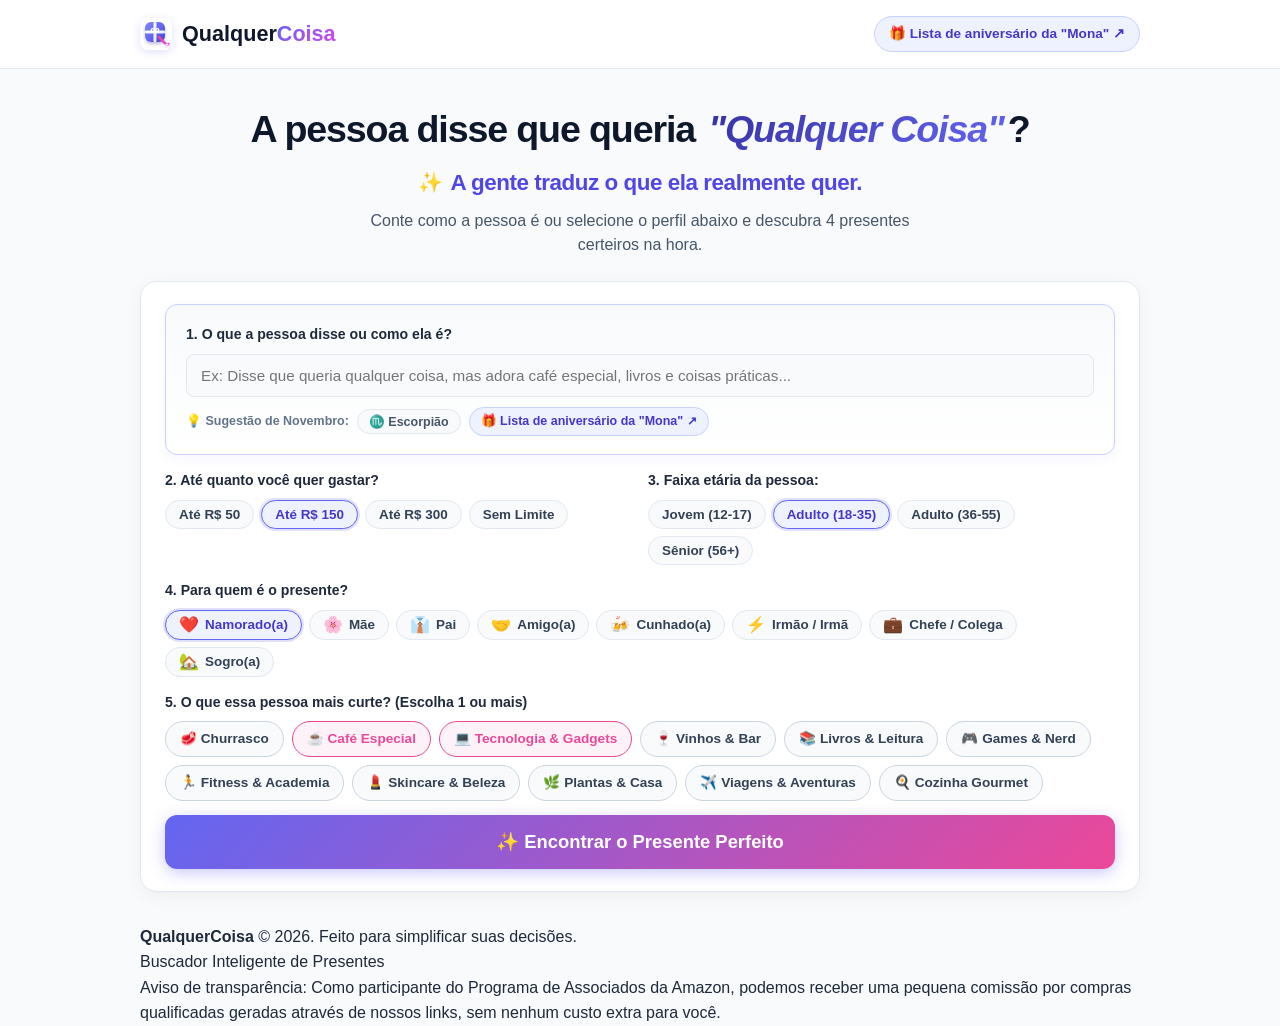
==== commit 2cc4ddb3: "Atualiza texto para Lista de aniversario da Mona" ====
--- a/index.html
+++ b/index.html
@@ -357,7 +357,7 @@
         <span>Qualquer<strong>Coisa</strong></span>
       </a>
       <a href="https://www.amazon.com.br/hz/wishlist/ls/2HHRVZEVE3M3D?ref_=wl_share" target="_blank" rel="noopener noreferrer" class="nav-wishlist-link">
-        📚 Lista de livros da "Mona" ↗
+        🎁 Lista de aniversário da "Mona" ↗
       </a>
     </div>
   </header>
@@ -392,7 +392,7 @@
             ♏ Escorpião
           </button>
           <a href="https://www.amazon.com.br/hz/wishlist/ls/2HHRVZEVE3M3D?ref_=wl_share" target="_blank" rel="noopener noreferrer" class="quick-suggest-chip quick-suggest-link">
-            📚 Lista de livros da "Mona" ↗
+            🎁 Lista de aniversário da "Mona" ↗
           </a>
         </div>
       </div>
